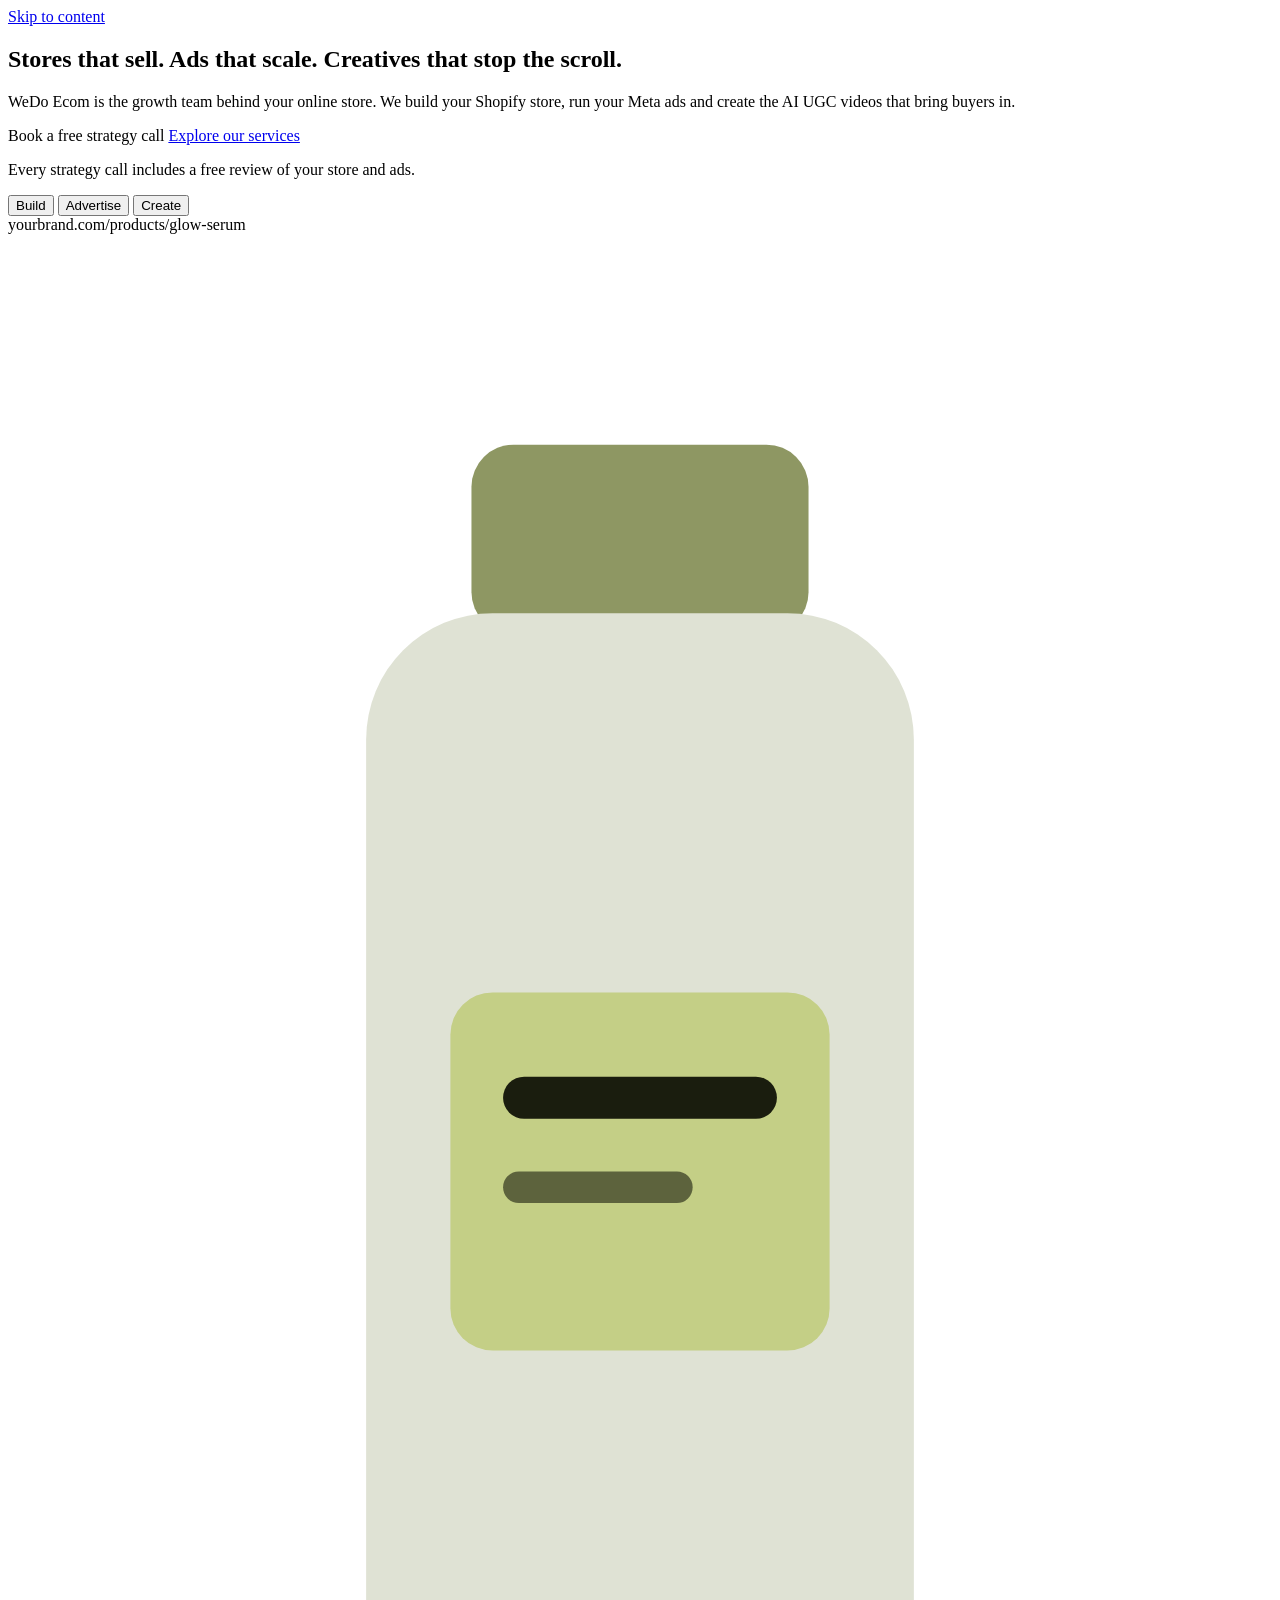
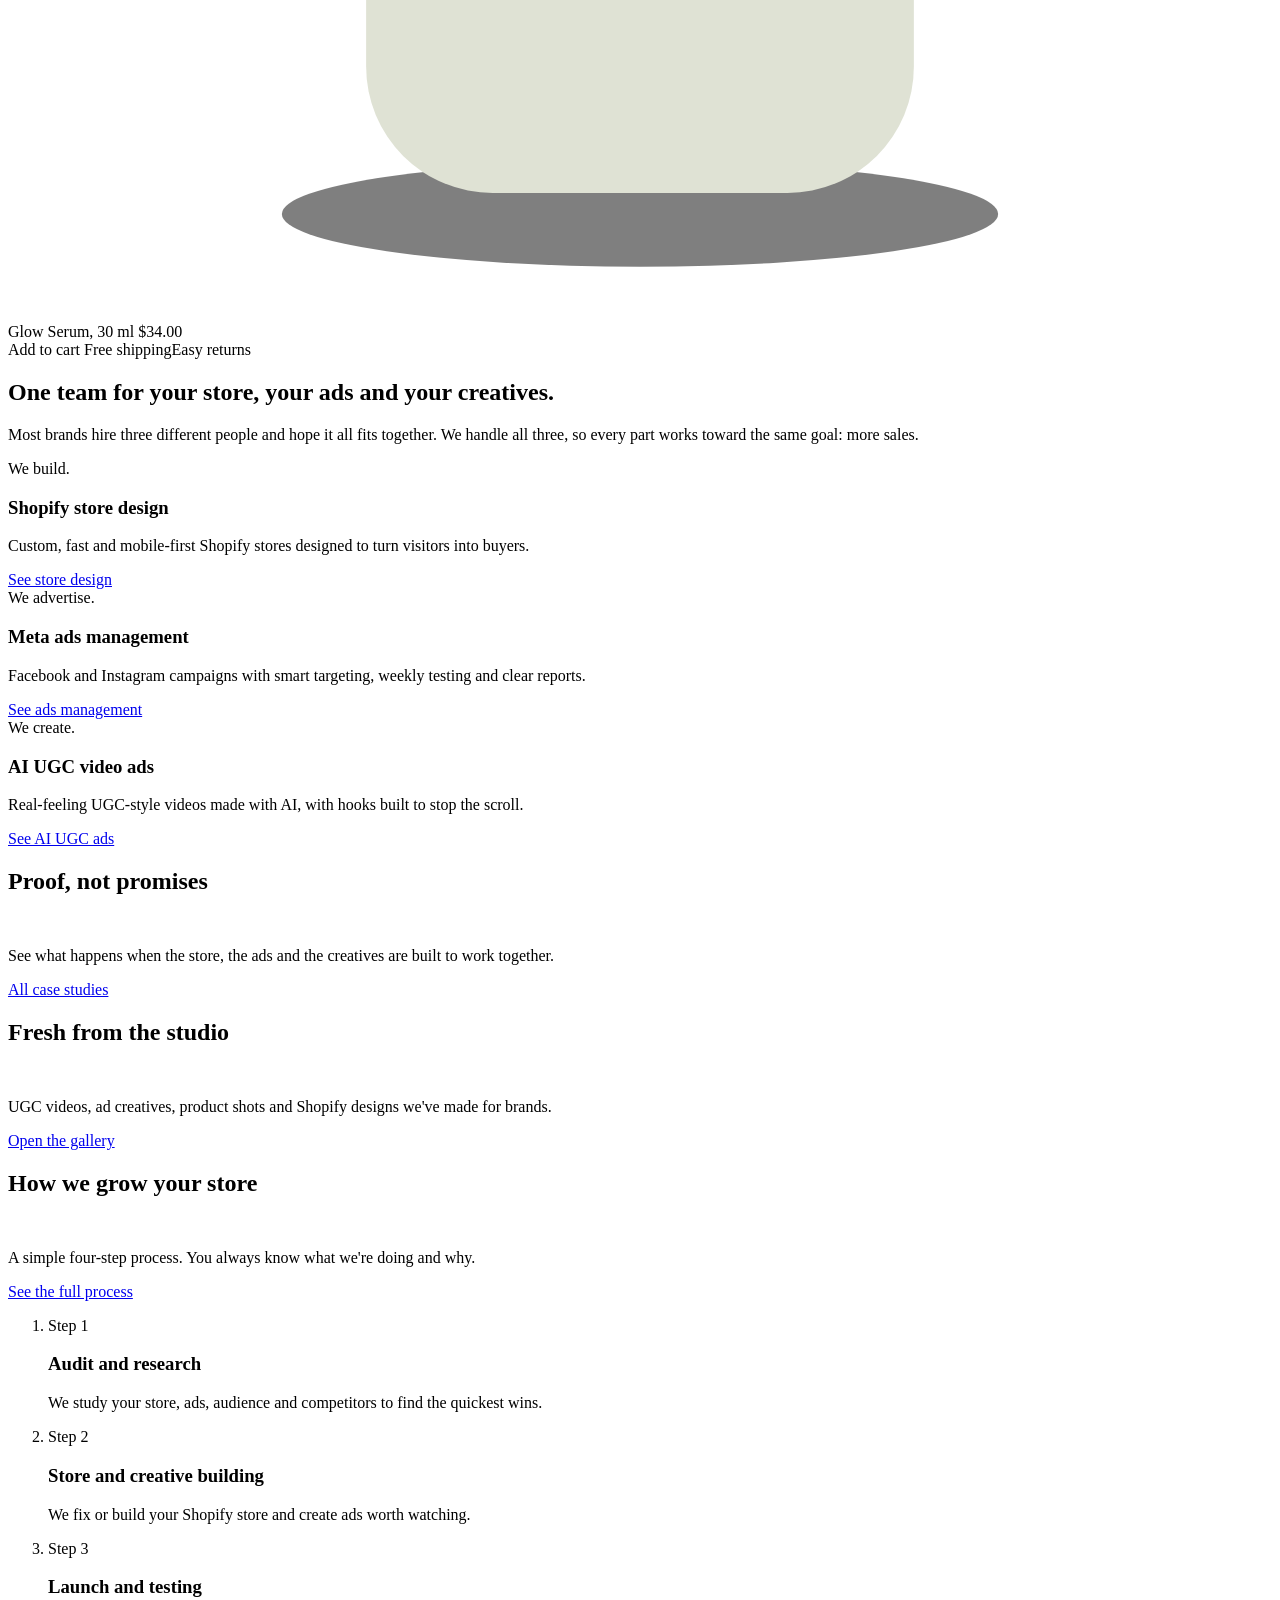
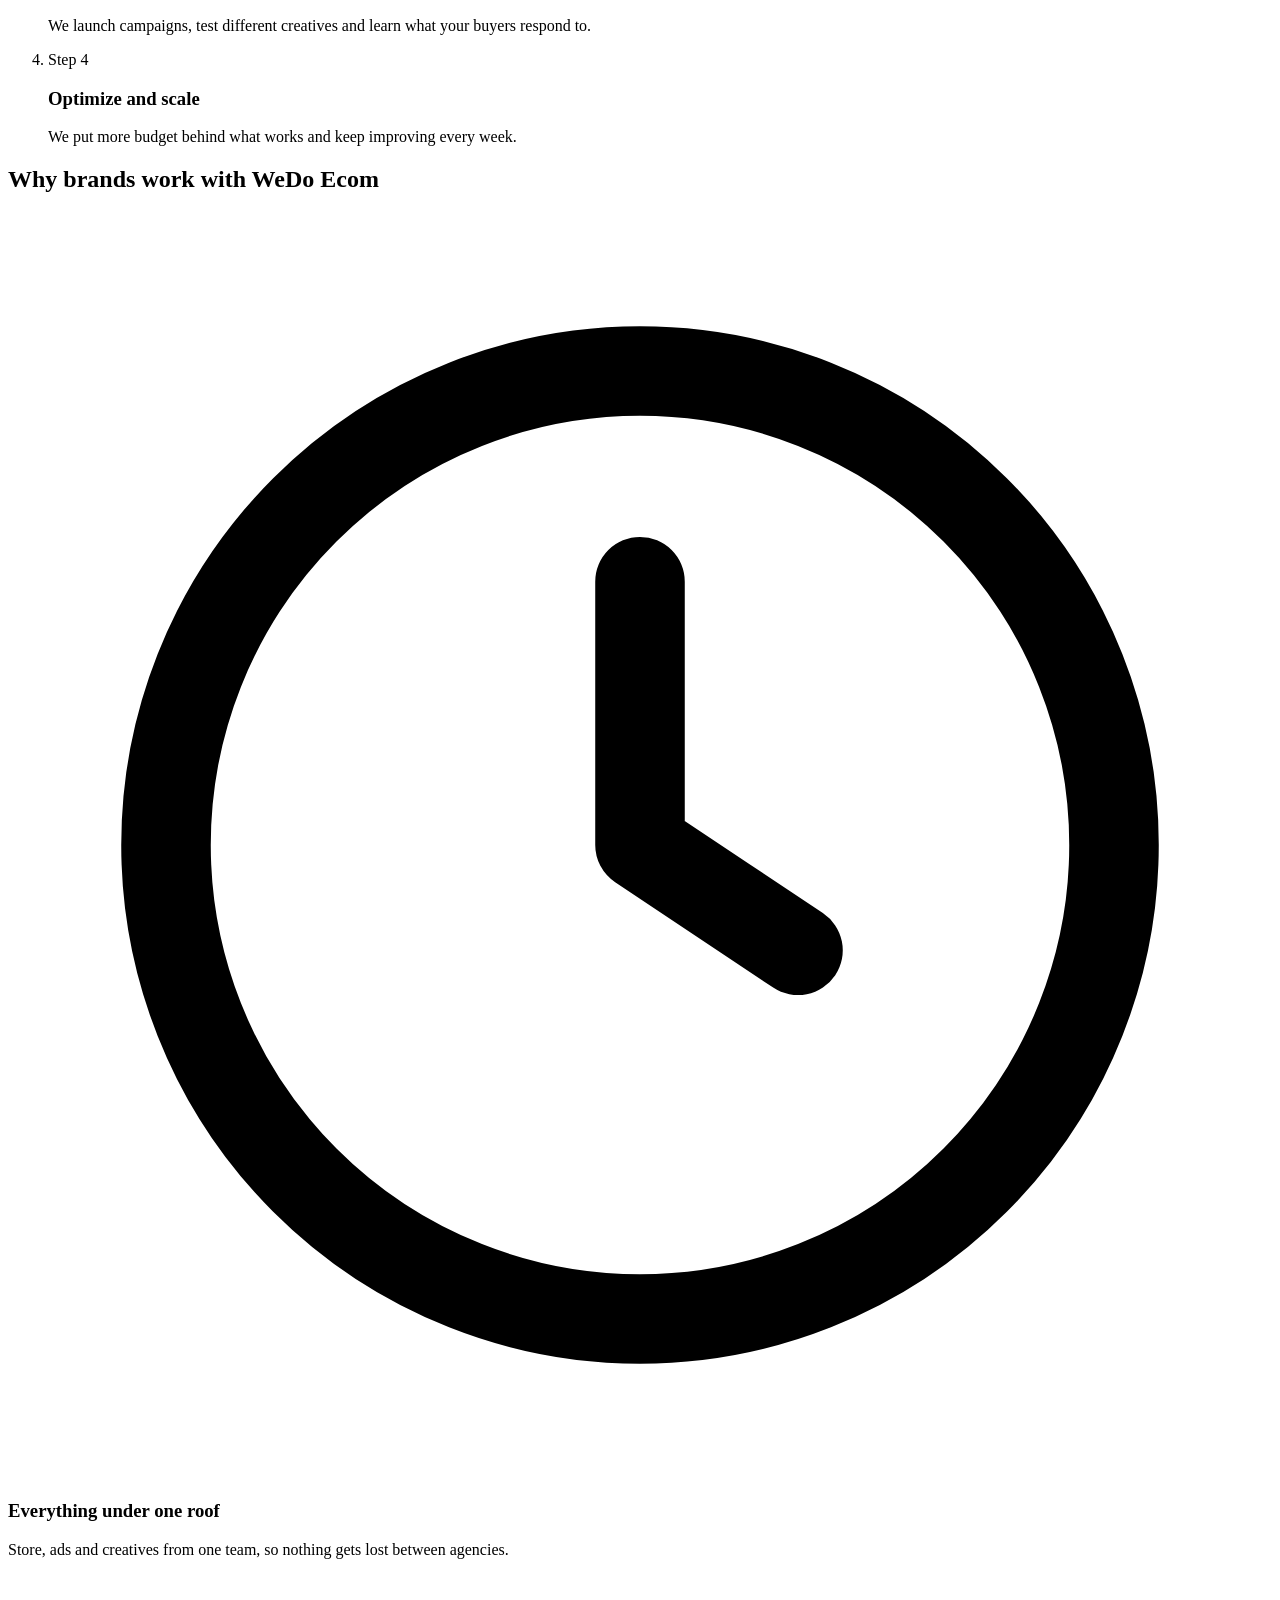
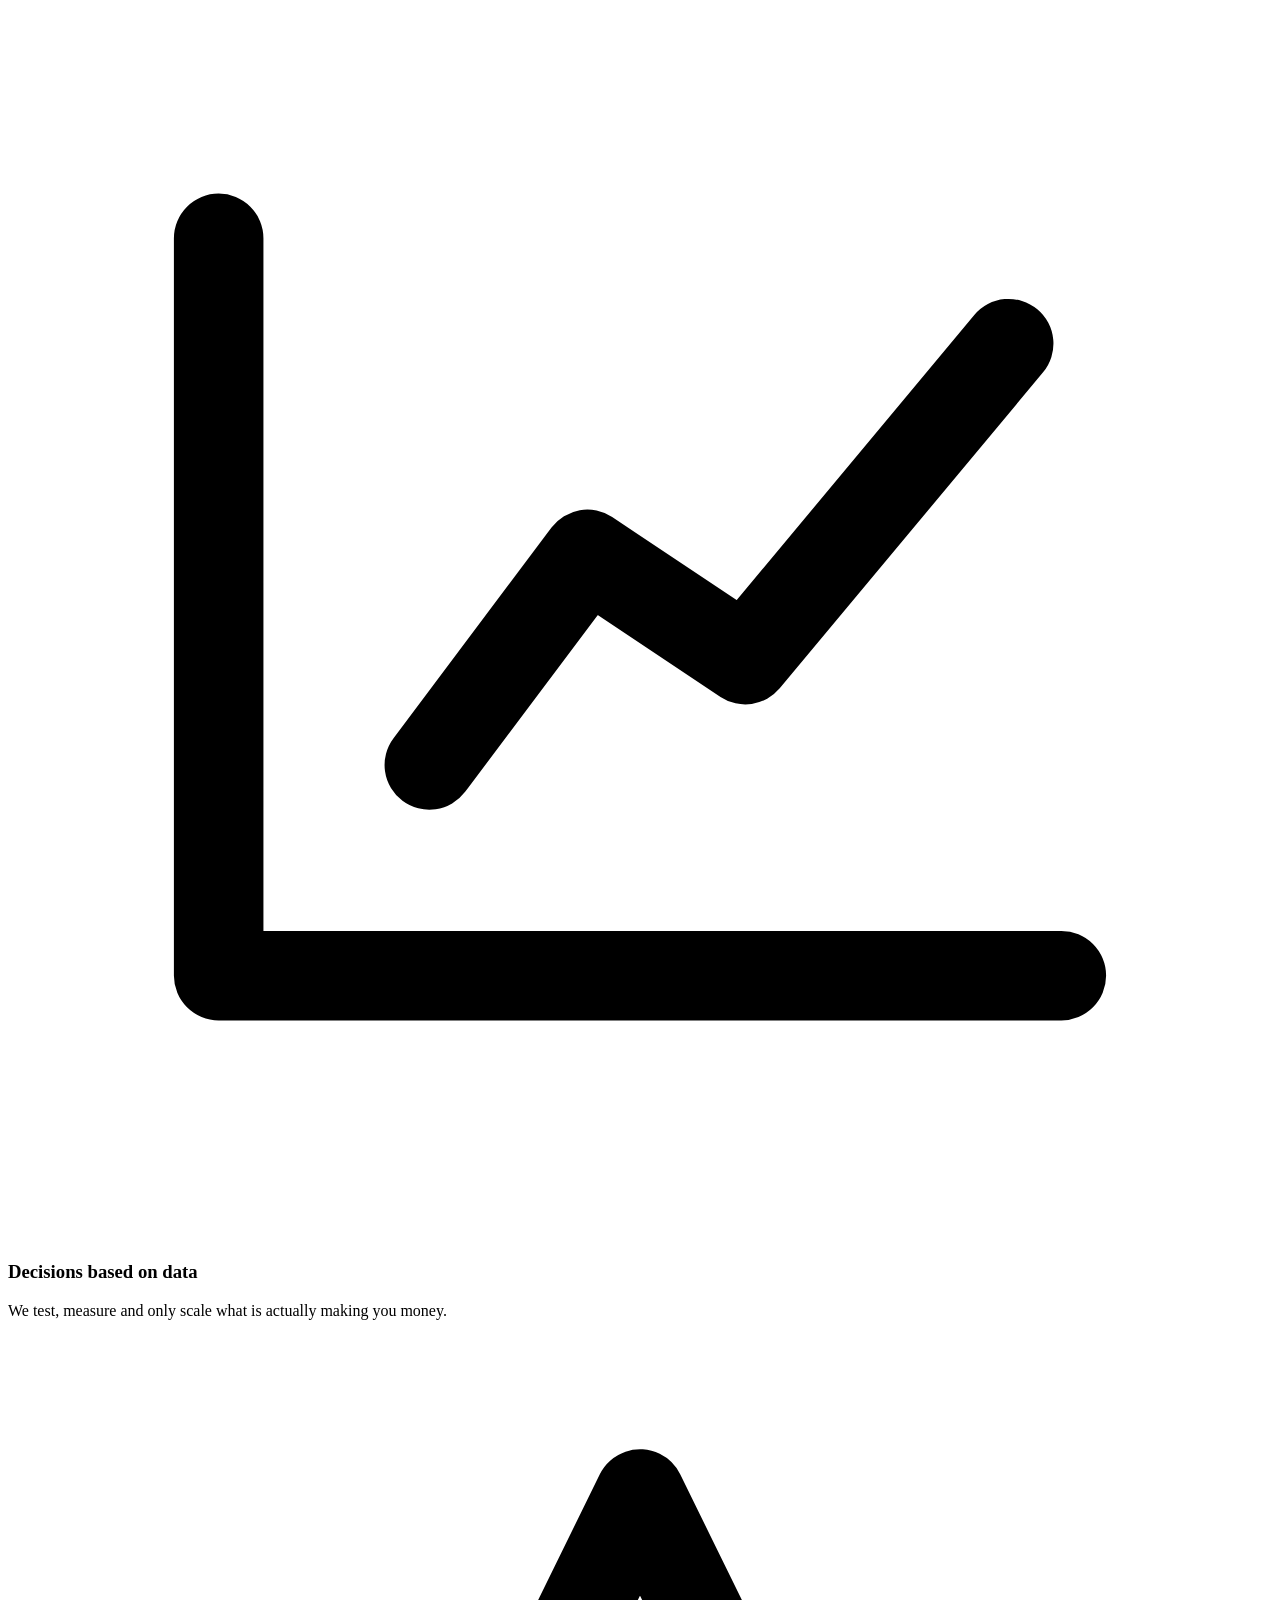
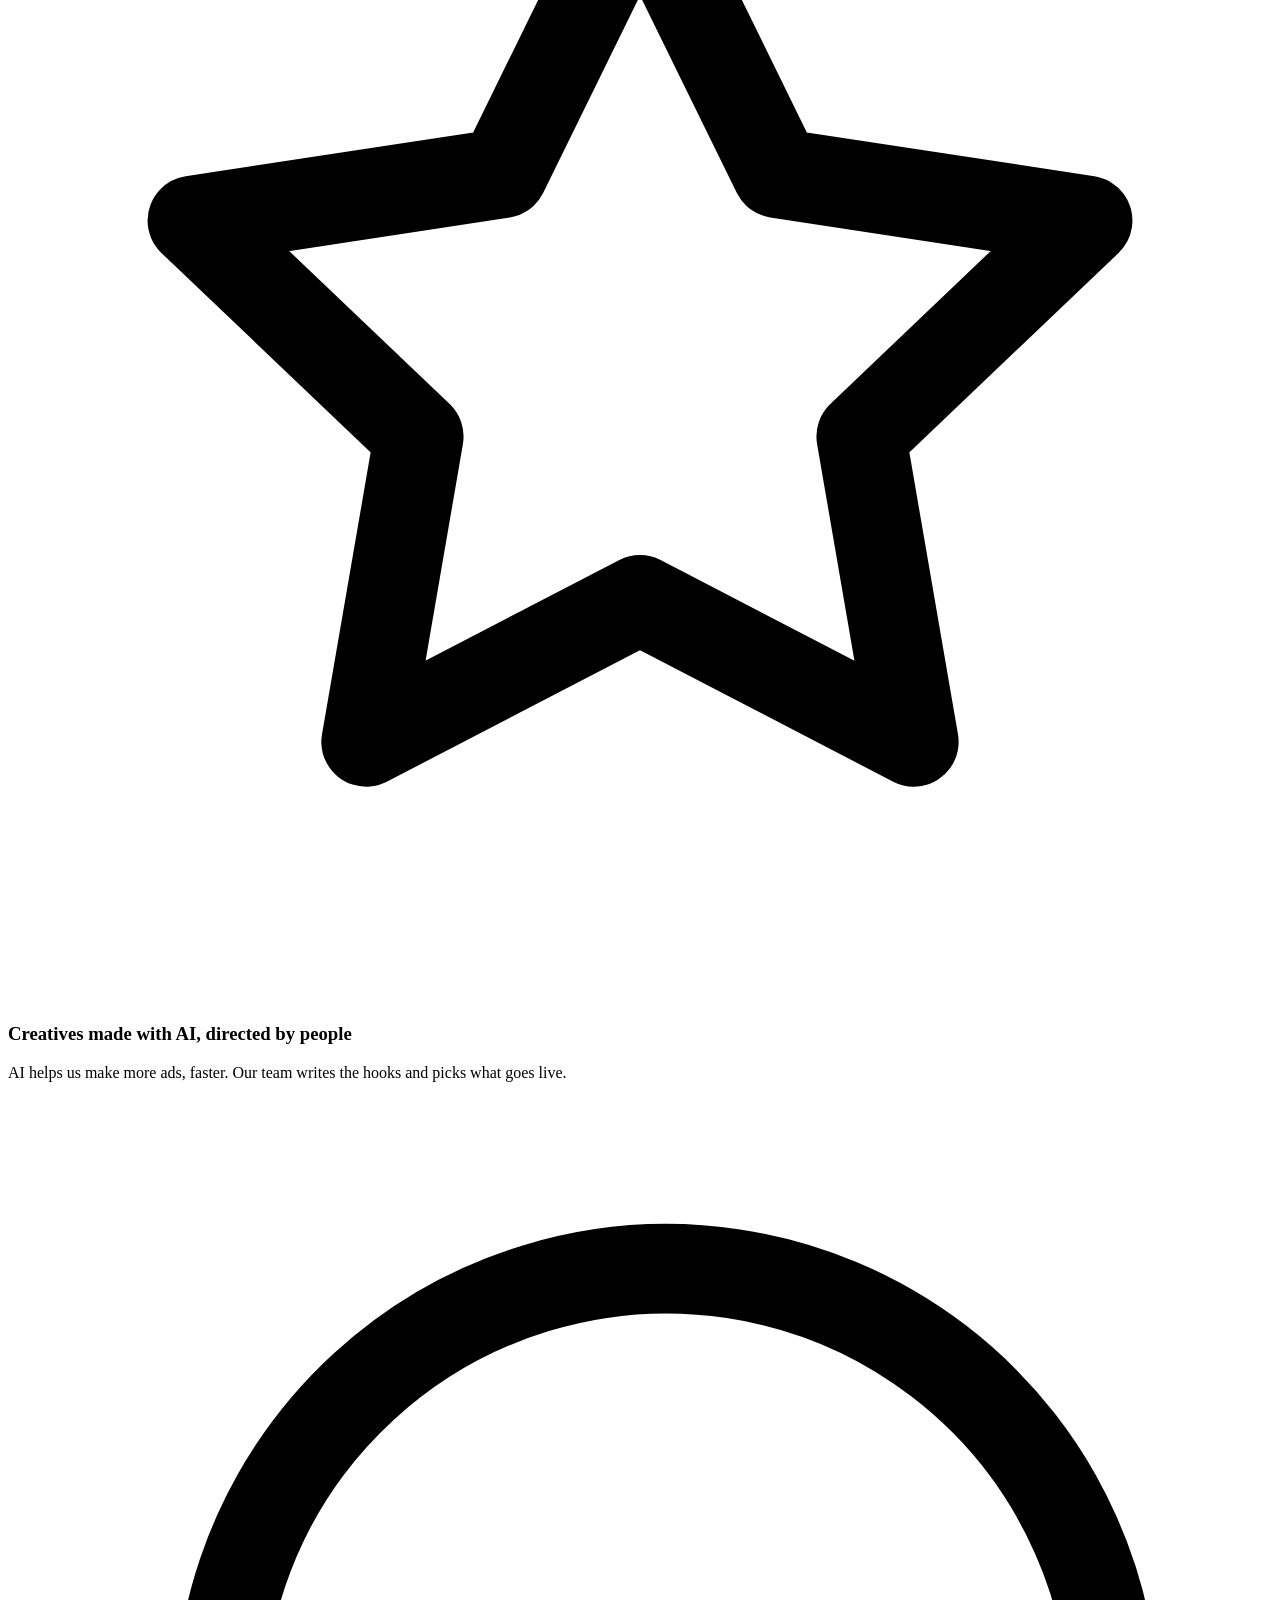
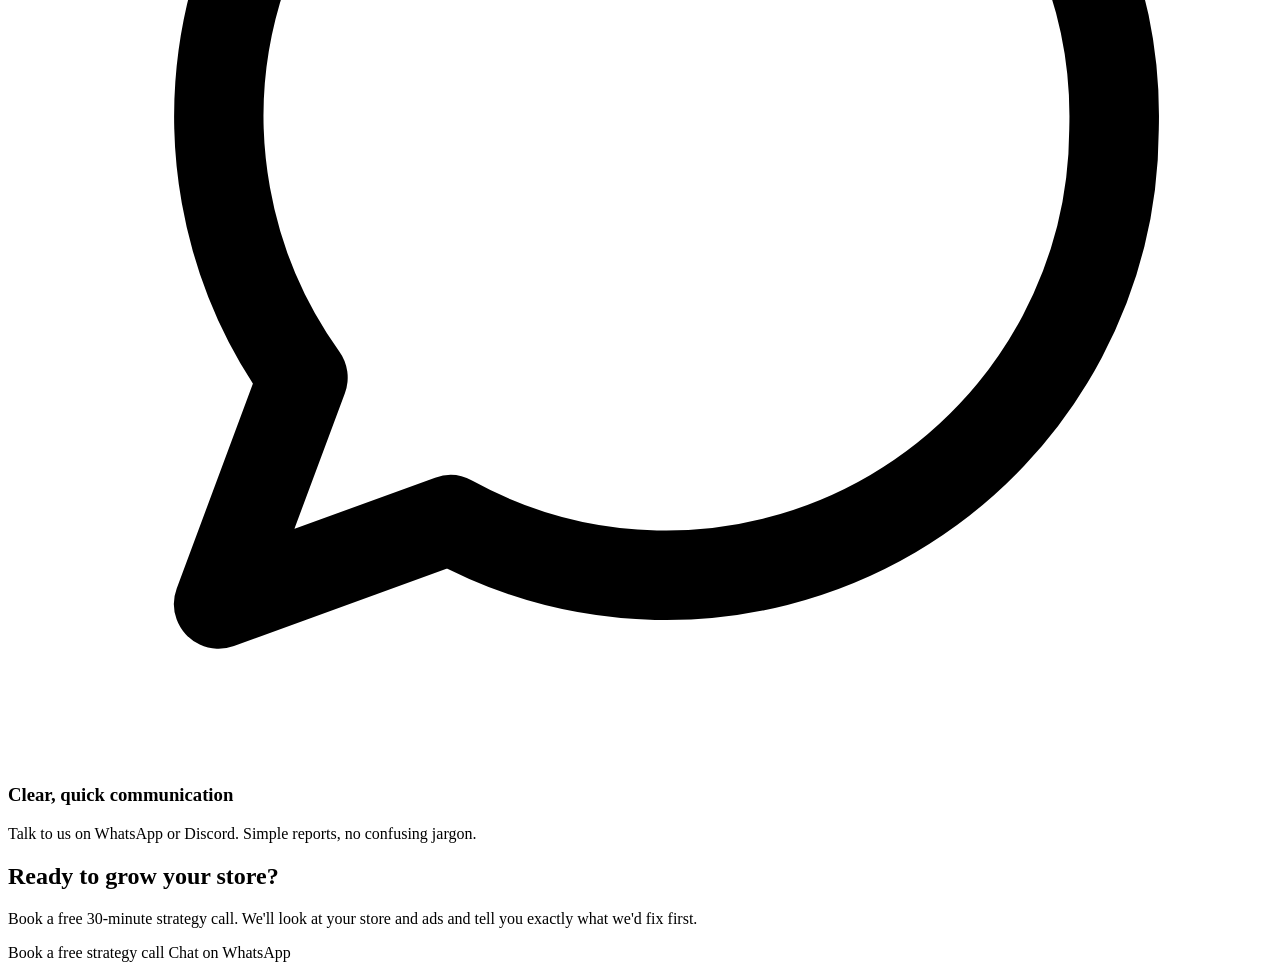
==== index.html @ 042a0ce7 "Add home, services, about and growth process pages Co-Authored-By: Claude Opus 5.5 <noreply@anthropi" ====
<!DOCTYPE html>
<html lang="en">
<head>
  <meta charset="utf-8">
  <meta name="viewport" content="width=device-width, initial-scale=1">
  <title>WeDo Ecom | Shopify Stores, Meta Ads and AI UGC Video Ads</title>
  <meta name="description" content="WeDo Ecom is an ecommerce growth agency. We build high-converting Shopify stores, manage Meta ads and create AI UGC video ads that sell.">
  <link rel="canonical" href="https://azhankhan2004.github.io/wedo-ecom/">
  <meta property="og:type" content="website">
  <meta property="og:title" content="WeDo Ecom | Your ecommerce growth team">
  <meta property="og:description" content="Shopify store design, Meta ads management and AI UGC video ads, all from one team.">
  <meta property="og:image" content="https://azhankhan2004.github.io/wedo-ecom/assets/img/og-image.png">
  <meta name="twitter:card" content="summary_large_image">
  <meta name="theme-color" content="#050506">
  <link rel="icon" href="assets/img/favicon.svg" type="image/svg+xml">
  <link rel="manifest" href="site.webmanifest">
  <link rel="preload" href="assets/fonts/archivo-latin-wdth-normal.woff2" as="font" type="font/woff2" crossorigin>
  <link rel="stylesheet" href="assets/css/main.css">
  <script type="application/ld+json">
  {
    "@context": "https://schema.org",
    "@type": "ProfessionalService",
    "name": "WeDo Ecom",
    "url": "https://azhankhan2004.github.io/wedo-ecom/",
    "description": "Ecommerce growth agency offering Shopify store design, Meta ads management and AI UGC video ads.",
    "areaServed": "Worldwide",
    "serviceType": ["Shopify Store Design", "Meta Ads Management", "AI UGC Video Ads"]
  }
  </script>
</head>
<body data-page="home">
  <a class="skip-link" href="#main">Skip to content</a>
  <header id="site-header"></header>

  <main id="main">
    <!-- Hero -->
    <section class="hero">
      <div class="wrap hero-grid">
        <div>
          <h1>
            <span class="line">Stores that sell.</span>
            <span class="line">Ads that scale.</span>
            <span class="line">Creatives that stop the scroll.</span>
          </h1>
          <p class="hero-sub">WeDo Ecom is the growth team behind your online store. We build your Shopify store, run your Meta ads and create the AI UGC videos that bring buyers in.</p>
          <div class="btn-row">
            <a class="btn btn--primary" data-link="booking"><span data-icon="calendar" style="display:contents"></span>Book a free strategy call</a>
            <a class="btn btn--ghost" href="services.html">Explore our services</a>
          </div>
          <p class="hero-note">Every strategy call includes a free review of your store and ads.</p>
        </div>

        <div class="stage" aria-label="What we do">
          <div class="stage-tabs" role="tablist" aria-label="Our services">
            <button class="stage-tab" role="tab" id="tab-build" aria-controls="panel-build" aria-selected="true" data-caption="We design Shopify stores that look premium and make buying easy.">Build<span class="bar"></span></button>
            <button class="stage-tab" role="tab" id="tab-ads" aria-controls="panel-ads" aria-selected="false" data-caption="We run Facebook and Instagram ads, test fast and scale what works.">Advertise<span class="bar"></span></button>
            <button class="stage-tab" role="tab" id="tab-create" aria-controls="panel-create" aria-selected="false" data-caption="We create AI UGC video ads with strong hooks, ready to post.">Create<span class="bar"></span></button>
          </div>

          <div class="stage-screen">
            <!-- Build: Shopify product page -->
            <div class="stage-panel is-active" role="tabpanel" id="panel-build" aria-labelledby="tab-build">
              <div class="mock-browser">
                <div class="mock-bar"><i></i><i></i><i></i><span class="mock-url">yourbrand.com/products/glow-serum</span></div>
                <div class="mock-store">
                  <div class="mock-product">
                    <svg viewBox="0 0 120 160" aria-hidden="true">
                      <ellipse cx="60" cy="150" rx="34" ry="5" fill="#00000080"/>
                      <rect x="44" y="20" width="32" height="18" rx="4" fill="#8e9763"/>
                      <rect x="34" y="36" width="52" height="112" rx="12" fill="#dfe2d4"/>
                      <rect x="42" y="72" width="36" height="34" rx="4" fill="#c4cf86"/>
                      <rect x="47" y="80" width="26" height="4" rx="2" fill="#1a1d0e"/>
                      <rect x="47" y="89" width="18" height="3" rx="1.5" fill="#1a1d0e" opacity=".6"/>
                    </svg>
                  </div>
                  <div class="mock-info">
                    <span class="t">Glow Serum, 30 ml</span>
                    <span class="p">$34.00</span>
                    <span class="mock-line w80"></span>
                    <span class="mock-line w60"></span>
                    <div class="mock-swatches"><i style="background:#dfe2d4"></i><i style="background:#c4cf86"></i><i style="background:#3a3d33"></i></div>
                    <span class="mock-line w40"></span>
                    <span class="mock-cta">Add to cart</span>
                    <span class="mock-trust"><span>Free shipping</span><span>Easy returns</span></span>
                  </div>
                </div>
              </div>
            </div>

            <!-- Advertise: campaign view -->
            <div class="stage-panel" role="tabpanel" id="panel-ads" aria-labelledby="tab-ads" hidden>
              <div class="mock-ads">
                <div class="mock-ads-head"><span>Spring sale campaign</span><span class="live-dot">Live</span></div>
                <div class="mock-chart">
                  <svg viewBox="0 0 300 140" preserveAspectRatio="none" aria-hidden="true">
                    <defs><linearGradient id="areaGrad" x1="0" x2="0" y1="0" y2="1"><stop offset="0" stop-color="#c4cf86" stop-opacity=".28"/><stop offset="1" stop-color="#c4cf86" stop-opacity="0"/></linearGradient></defs>
                    <line class="grid-line" x1="0" x2="300" y1="35" y2="35"/><line class="grid-line" x1="0" x2="300" y1="70" y2="70"/><line class="grid-line" x1="0" x2="300" y1="105" y2="105"/>
                    <path class="area" d="M0 120 C30 116 50 112 75 104 S120 96 150 80 S200 62 225 50 S270 28 300 18 L300 140 L0 140Z"/>
                    <path class="line" d="M0 120 C30 116 50 112 75 104 S120 96 150 80 S200 62 225 50 S270 28 300 18"/>
                  </svg>
                </div>
                <div class="mock-adsets">
                  <div class="mock-adset"><b>Hook A</b>Testing<div class="meter"><i style="width:38%"></i></div></div>
                  <div class="mock-adset"><b>Hook B</b>Scaling<div class="meter"><i class="win" style="width:86%"></i></div></div>
                  <div class="mock-adset"><b>Hook C</b>Paused<div class="meter"><i style="width:14%"></i></div></div>
                </div>
              </div>
            </div>

            <!-- Create: UGC video -->
            <div class="stage-panel" role="tabpanel" id="panel-create" aria-labelledby="tab-create" hidden>
              <div class="mock-ugc">
                <div class="phone">
                  <div class="phone-screen">
                    <span class="ugc-progress"><i></i></span>
                    <svg class="person" viewBox="0 0 100 120" aria-hidden="true">
                      <circle cx="50" cy="38" r="20" fill="#4a4d40"/>
                      <path d="M8 120 Q50 52 92 120Z" fill="#3c3f34"/>
                      <rect x="62" y="70" width="14" height="30" rx="4" fill="#dfe2d4" transform="rotate(-12 69 85)"/>
                    </svg>
                    <span class="caption-chip">I didn't expect this to work</span>
                    <span class="ugc-rail"><i></i><i></i><i></i></span>
                  </div>
                </div>
                <div class="ugc-hooks">
                  <div class="ugc-hook"><b>Hook</b>"I didn't expect this to work…"</div>
                  <div class="ugc-hook"><b>Problem</b>Dull skin after long workdays</div>
                  <div class="ugc-hook"><b>Proof</b>7-day before and after</div>
                  <div class="ugc-hook"><b>Call to action</b>Shop the starter kit</div>
                </div>
              </div>
            </div>
          </div>
          <p class="stage-caption" aria-live="polite"></p>
        </div>
      </div>
    </section>

    <!-- What we do -->
    <section class="section">
      <div class="wrap">
        <div class="section-head">
          <h2>One team for your store, your ads and your creatives.</h2>
          <p>Most brands hire three different people and hope it all fits together. We handle all three, so every part works toward the same goal: more sales.</p>
        </div>
        <div class="pillars">
          <div class="pillar">
            <span class="verb">We build.</span>
            <h3>Shopify store design</h3>
            <p>Custom, fast and mobile-first Shopify stores designed to turn visitors into buyers.</p>
            <a class="text-link" href="services.html#shopify">See store design</a>
          </div>
          <div class="pillar">
            <span class="verb">We advertise.</span>
            <h3>Meta ads management</h3>
            <p>Facebook and Instagram campaigns with smart targeting, weekly testing and clear reports.</p>
            <a class="text-link" href="services.html#meta-ads">See ads management</a>
          </div>
          <div class="pillar">
            <span class="verb">We create.</span>
            <h3>AI UGC video ads</h3>
            <p>Real-feeling UGC-style videos made with AI, with hooks built to stop the scroll.</p>
            <a class="text-link" href="services.html#ai-ugc">See AI UGC ads</a>
          </div>
        </div>
      </div>
    </section>

    <!-- Case studies -->
    <section class="section section--panel">
      <div class="wrap">
        <div class="section-head section-head--split">
          <div style="display:grid;gap:1rem">
            <h2>Proof, not promises</h2>
            <p>See what happens when the store, the ads and the creatives are built to work together.</p>
          </div>
          <a class="btn btn--ghost" href="case-studies.html">All case studies</a>
        </div>
        <div class="case-list" data-case-list data-limit="2"></div>
      </div>
    </section>

    <!-- Gallery preview -->
    <section class="section">
      <div class="wrap">
        <div class="section-head section-head--split">
          <div style="display:grid;gap:1rem">
            <h2>Fresh from the studio</h2>
            <p>UGC videos, ad creatives, product shots and Shopify designs we've made for brands.</p>
          </div>
          <a class="btn btn--ghost" href="gallery.html">Open the gallery</a>
        </div>
        <div class="gallery-grid" data-gallery data-limit="6"></div>
      </div>
    </section>

    <!-- Process -->
    <section class="section">
      <div class="wrap">
        <div class="section-head section-head--split">
          <div style="display:grid;gap:1rem">
            <h2>How we grow your store</h2>
            <p>A simple four-step process. You always know what we're doing and why.</p>
          </div>
          <a class="btn btn--ghost" href="process.html">See the full process</a>
        </div>
        <ol class="process-strip">
          <li><span class="n">Step 1</span><h3>Audit and research</h3><p>We study your store, ads, audience and competitors to find the quickest wins.</p></li>
          <li><span class="n">Step 2</span><h3>Store and creative building</h3><p>We fix or build your Shopify store and create ads worth watching.</p></li>
          <li><span class="n">Step 3</span><h3>Launch and testing</h3><p>We launch campaigns, test different creatives and learn what your buyers respond to.</p></li>
          <li><span class="n">Step 4</span><h3>Optimize and scale</h3><p>We put more budget behind what works and keep improving every week.</p></li>
        </ol>
      </div>
    </section>

    <!-- Why us -->
    <section class="section">
      <div class="wrap split">
        <h2>Why brands work with WeDo Ecom</h2>
        <div class="why-grid" style="grid-template-columns:1fr">
          <div class="why-item">
            <svg viewBox="0 0 24 24" fill="none" stroke="currentColor" stroke-width="1.7" stroke-linecap="round" stroke-linejoin="round" aria-hidden="true"><circle cx="12" cy="12" r="9"/><path d="M12 7v5l3 2"/></svg>
            <div><h3>Everything under one roof</h3><p>Store, ads and creatives from one team, so nothing gets lost between agencies.</p></div>
          </div>
          <div class="why-item">
            <svg viewBox="0 0 24 24" fill="none" stroke="currentColor" stroke-width="1.7" stroke-linecap="round" stroke-linejoin="round" aria-hidden="true"><path d="M4 19V5M4 19h16M8 15l3-4 3 2 5-6"/></svg>
            <div><h3>Decisions based on data</h3><p>We test, measure and only scale what is actually making you money.</p></div>
          </div>
          <div class="why-item">
            <svg viewBox="0 0 24 24" fill="none" stroke="currentColor" stroke-width="1.7" stroke-linecap="round" stroke-linejoin="round" aria-hidden="true"><path d="M12 3l2.6 5.3 5.9.9-4.3 4.1 1 5.8L12 16.4 6.8 19.1l1-5.8L3.5 9.2l5.9-.9z"/></svg>
            <div><h3>Creatives made with AI, directed by people</h3><p>AI helps us make more ads, faster. Our team writes the hooks and picks what goes live.</p></div>
          </div>
          <div class="why-item">
            <svg viewBox="0 0 24 24" fill="none" stroke="currentColor" stroke-width="1.7" stroke-linecap="round" stroke-linejoin="round" aria-hidden="true"><path d="M21 12a8.5 8.5 0 0 1-12.6 7.4L4 21l1.6-4.3A8.5 8.5 0 1 1 21 12Z"/></svg>
            <div><h3>Clear, quick communication</h3><p>Talk to us on WhatsApp or Discord. Simple reports, no confusing jargon.</p></div>
          </div>
        </div>
      </div>
    </section>

    <!-- CTA -->
    <section class="section">
      <div class="wrap">
        <div class="cta-band">
          <div>
            <h2>Ready to grow your store?</h2>
            <p>Book a free 30-minute strategy call. We'll look at your store and ads and tell you exactly what we'd fix first.</p>
          </div>
          <div class="btn-row">
            <a class="btn btn--primary" data-link="booking">Book a free strategy call</a>
            <a class="btn btn--ghost" data-link="whatsapp"><span data-icon="whatsapp" style="display:contents"></span>Chat on WhatsApp</a>
          </div>
        </div>
      </div>
    </section>
  </main>

  <footer id="site-footer"></footer>

  <script src="assets/js/config.js"></script>
  <script src="assets/js/data/packages.js"></script>
  <script src="assets/js/data/case-studies.js"></script>
  <script src="assets/js/data/gallery.js"></script>
  <script src="assets/js/main.js"></script>
</body>
</html>
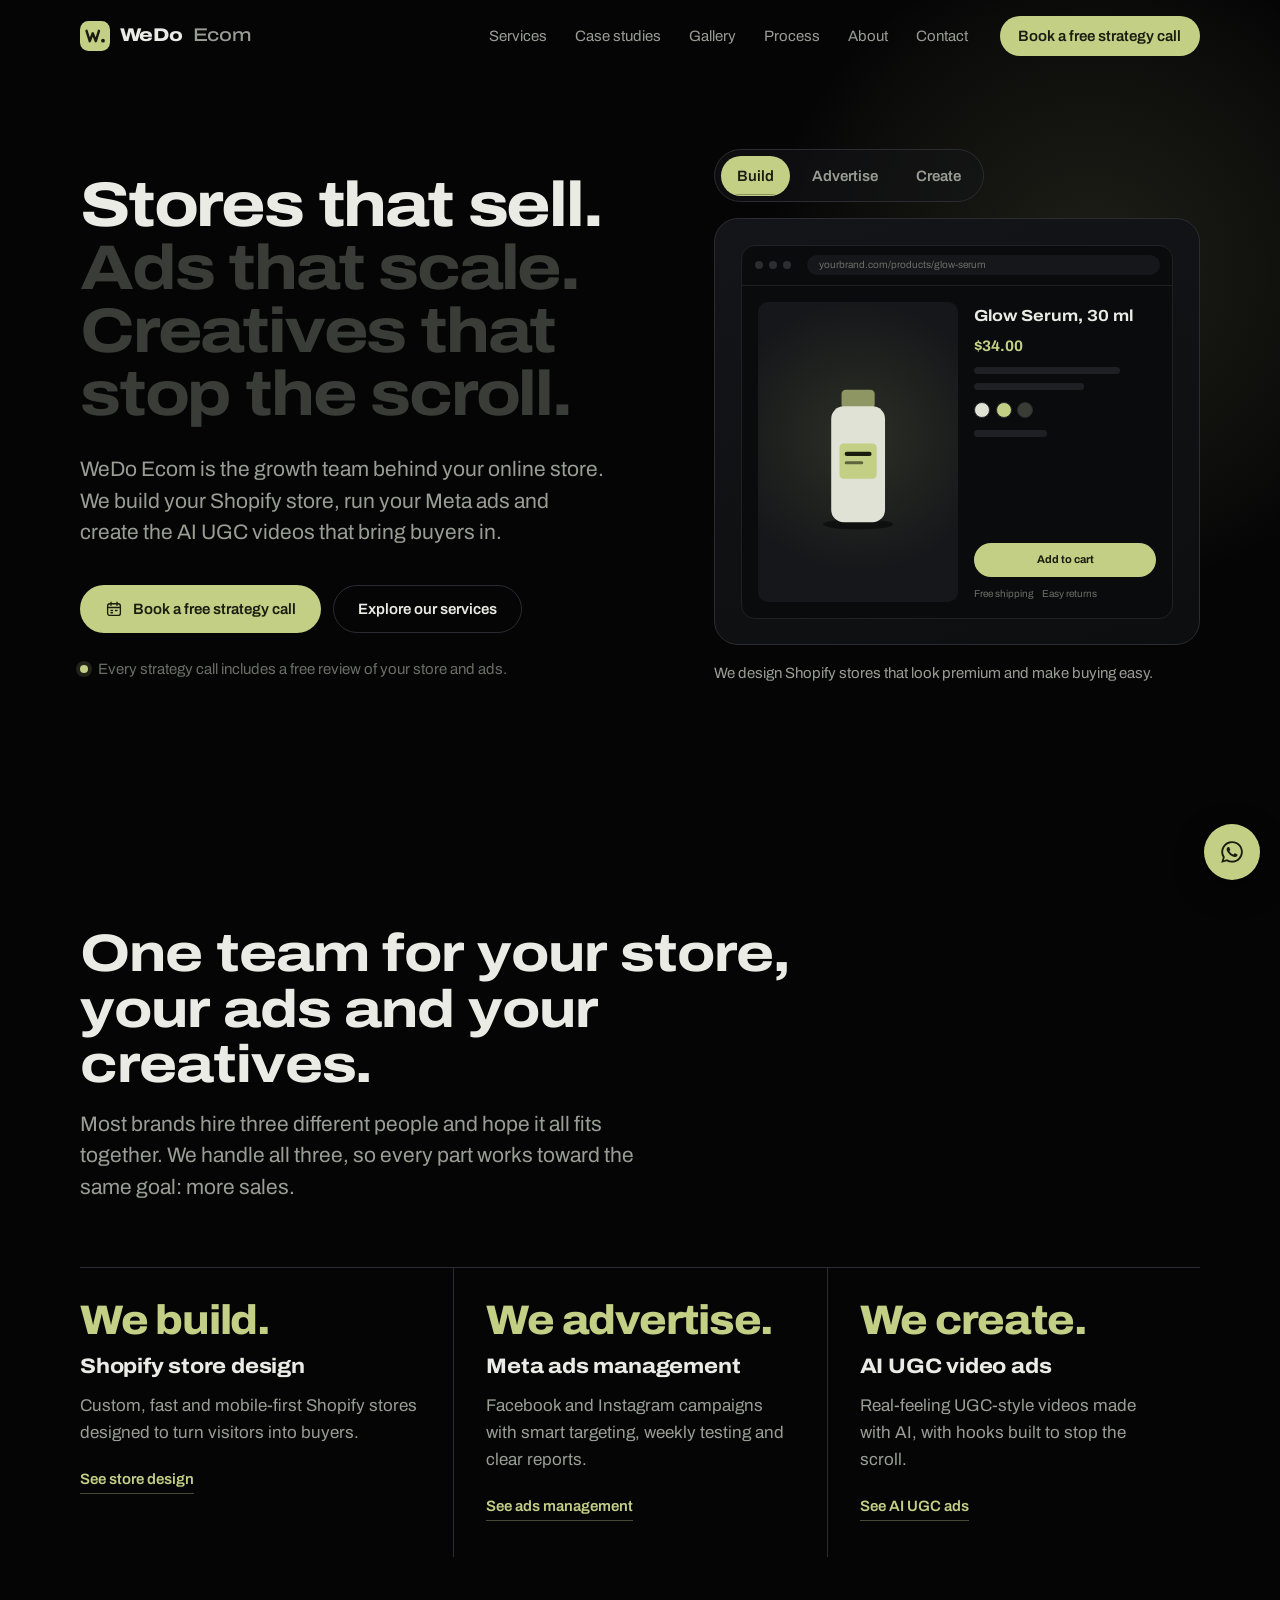
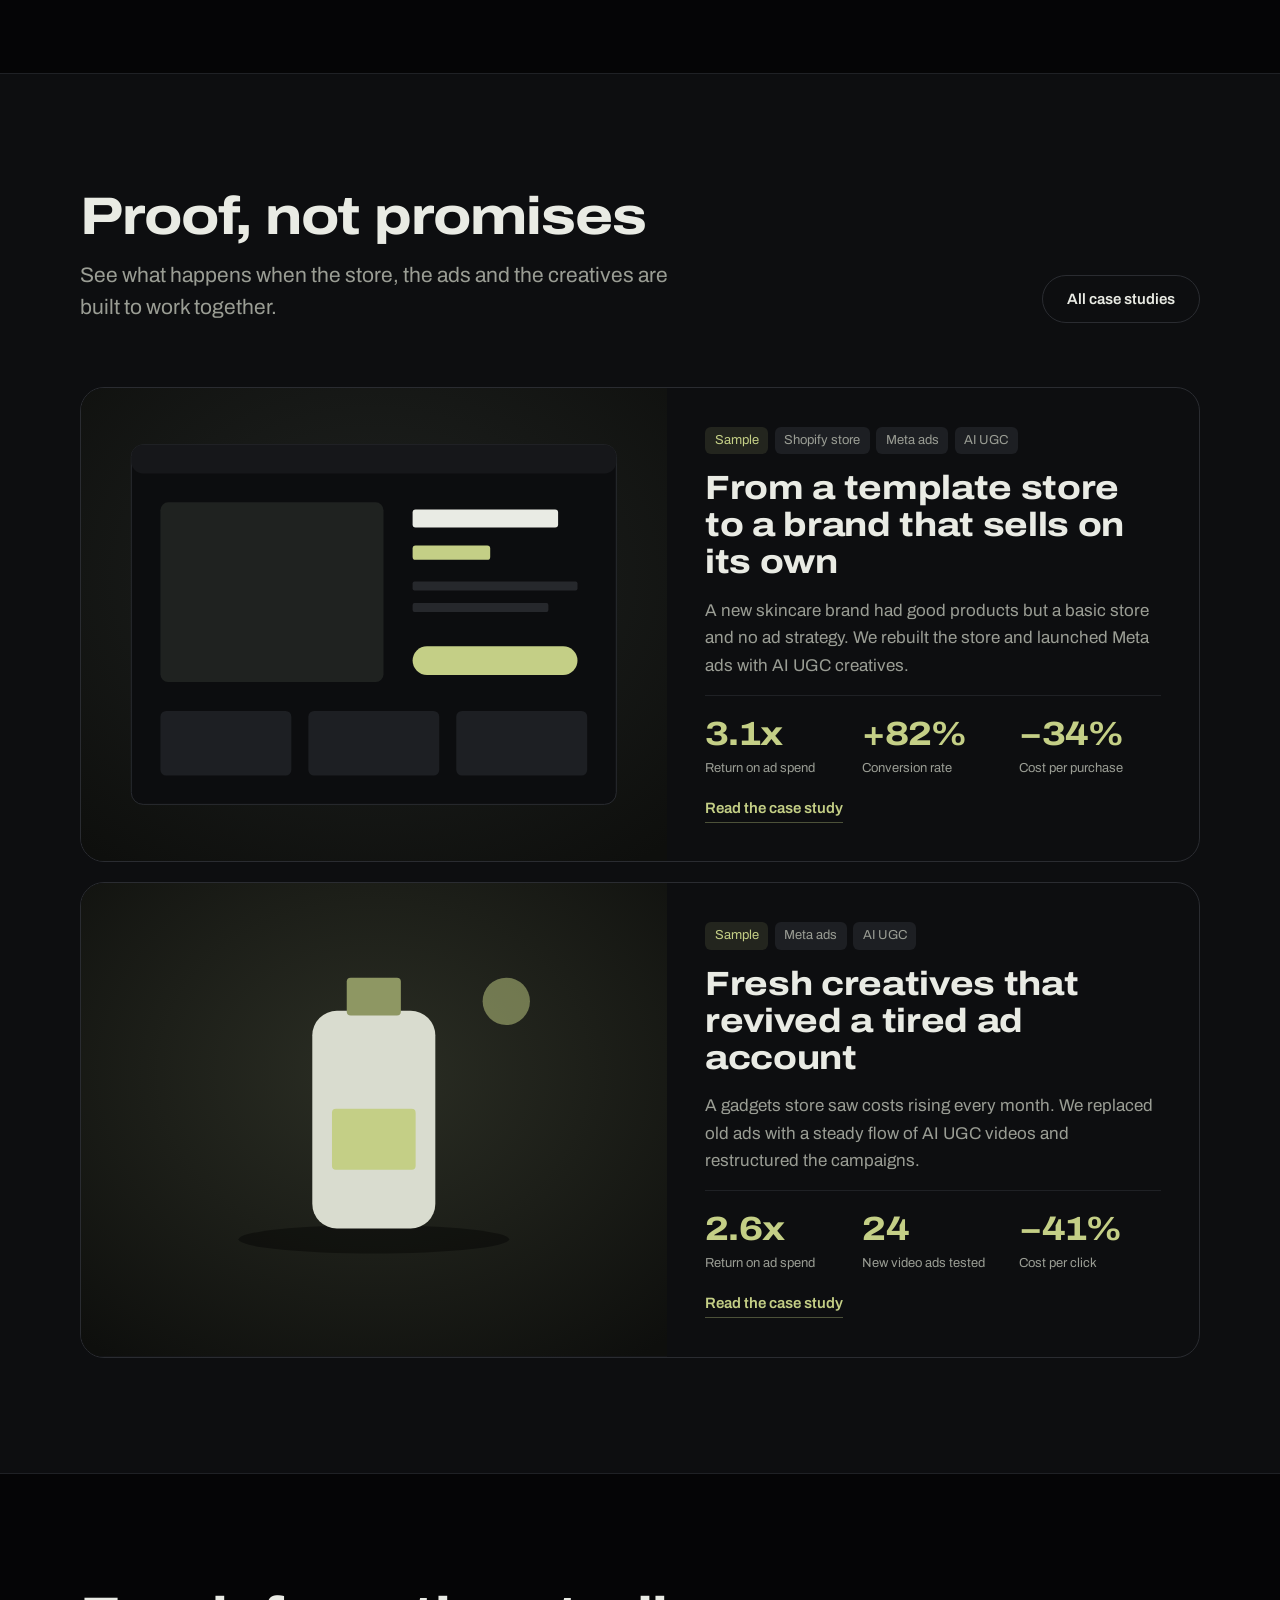
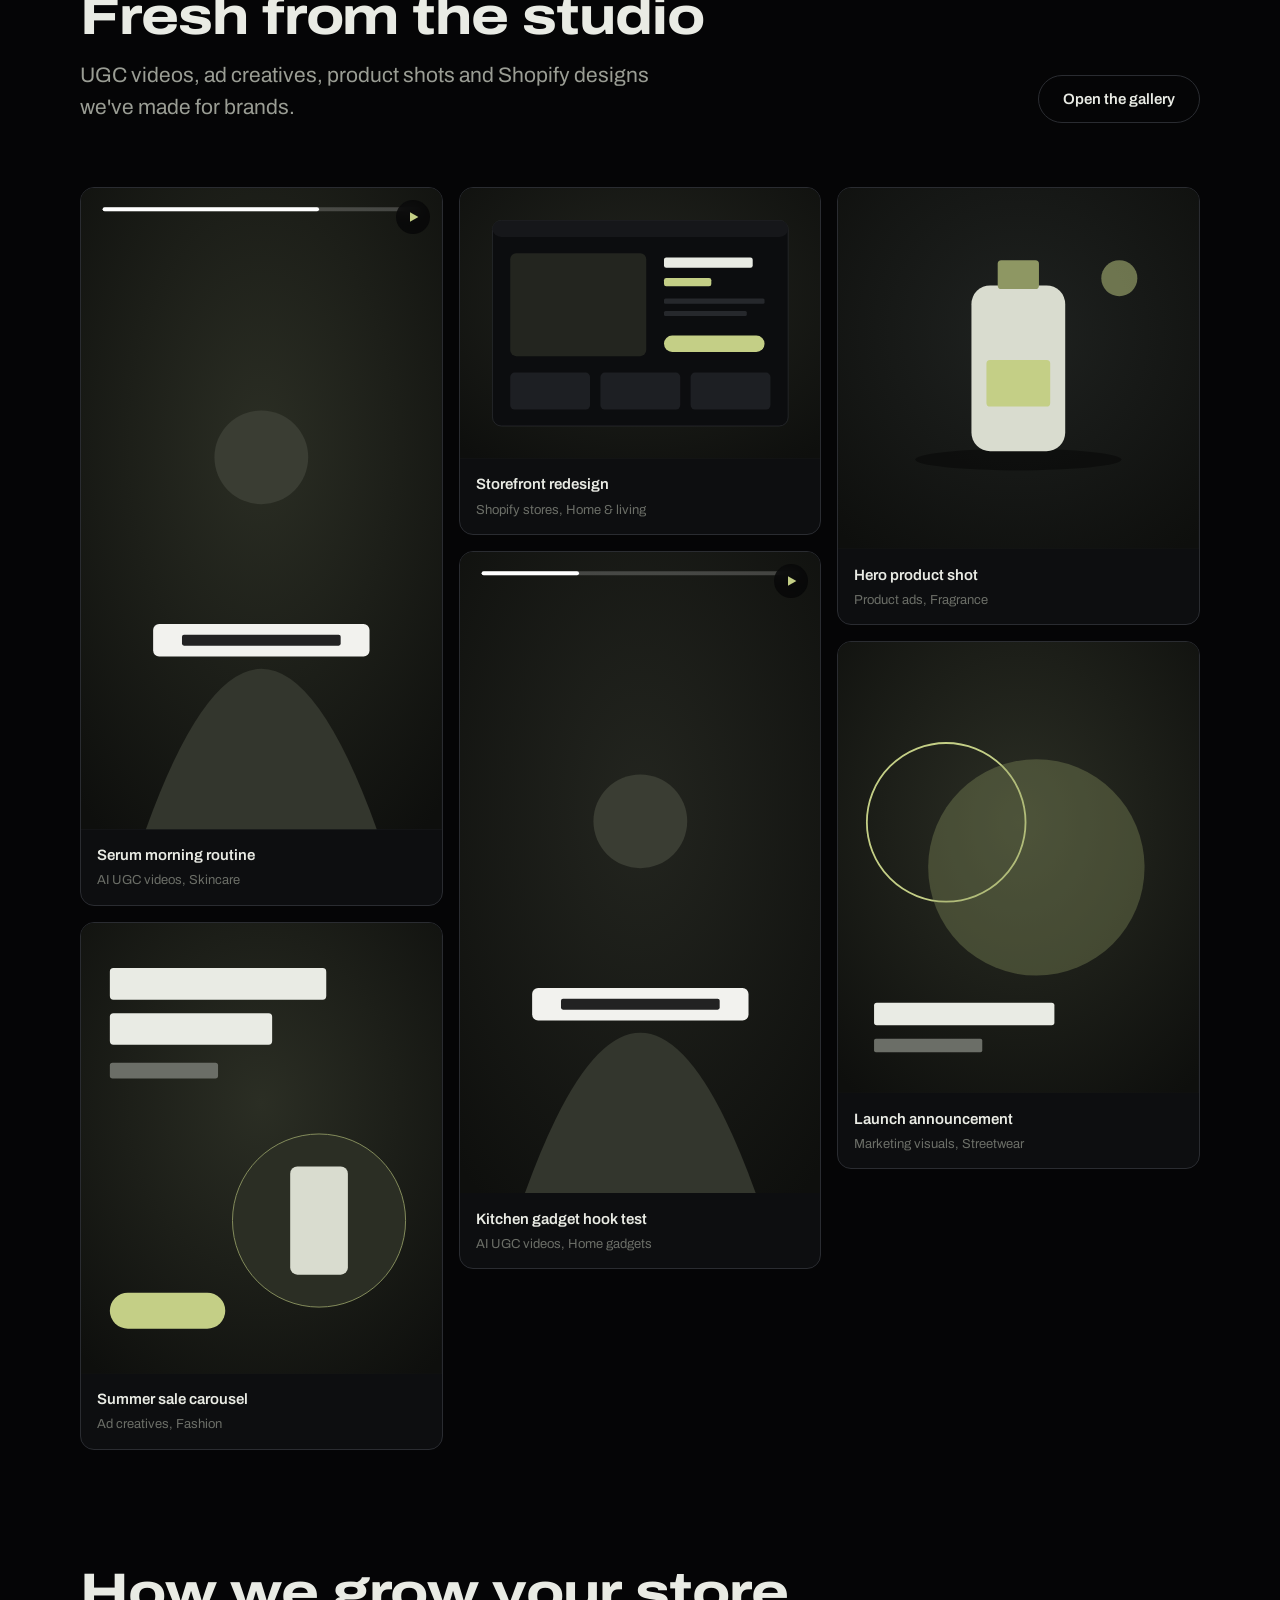
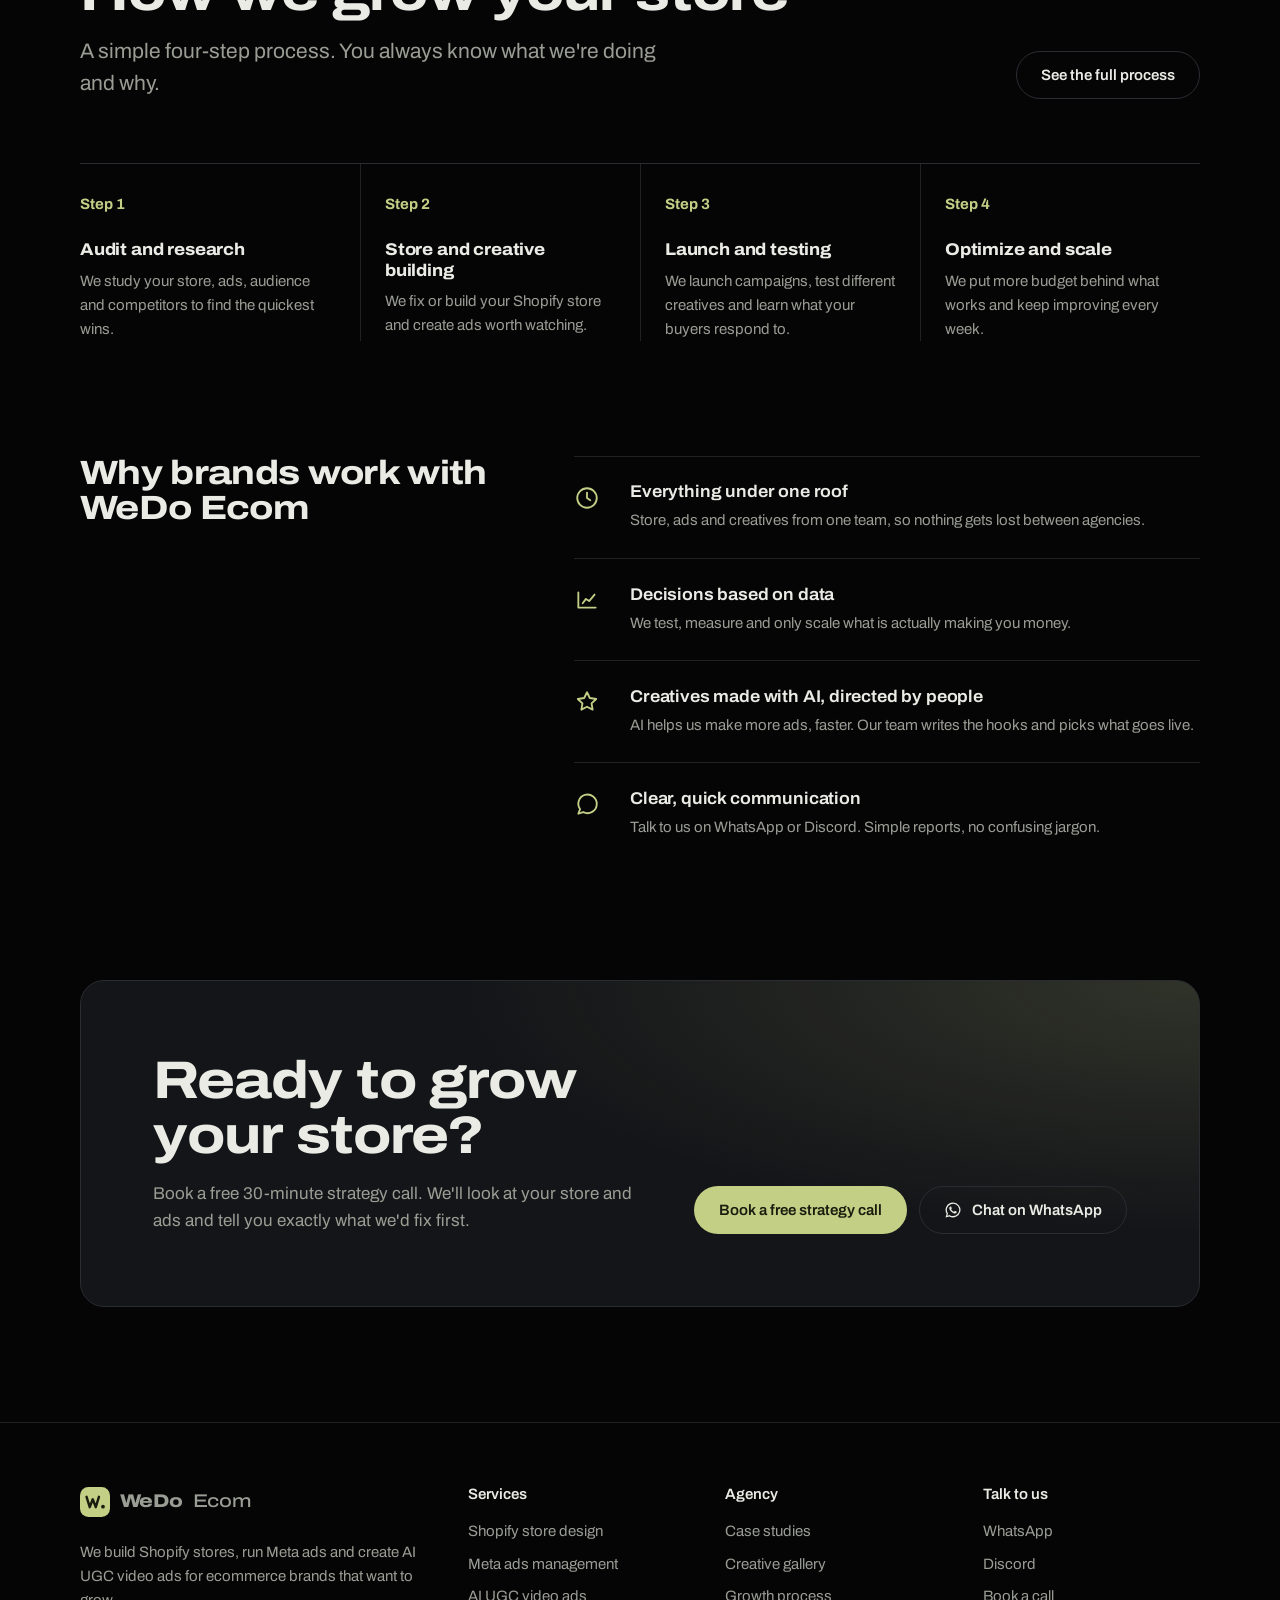
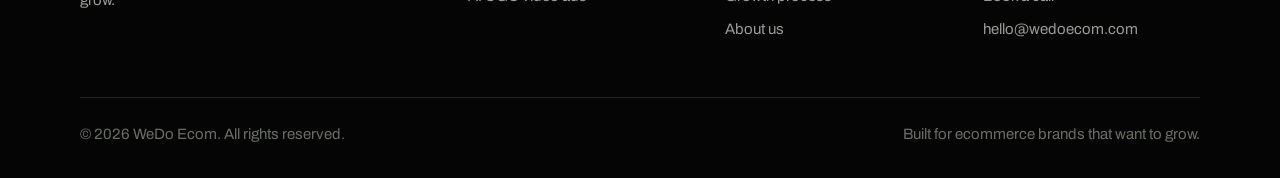
==== commit ab6d4cc9: "Prepare for Vercel: Google Fonts, lighter share image, Vercel URLs Co-Authored-By: Claude Opus 5.5 <" ====
--- a/index.html
+++ b/index.html
@@ -5,23 +5,25 @@
   <meta name="viewport" content="width=device-width, initial-scale=1">
   <title>WeDo Ecom | Shopify Stores, Meta Ads and AI UGC Video Ads</title>
   <meta name="description" content="WeDo Ecom is an ecommerce growth agency. We build high-converting Shopify stores, manage Meta ads and create AI UGC video ads that sell.">
-  <link rel="canonical" href="https://azhankhan2004.github.io/wedo-ecom/">
+  <link rel="canonical" href="https://wedo-ecom.vercel.app/">
   <meta property="og:type" content="website">
   <meta property="og:title" content="WeDo Ecom | Your ecommerce growth team">
   <meta property="og:description" content="Shopify store design, Meta ads management and AI UGC video ads, all from one team.">
-  <meta property="og:image" content="https://azhankhan2004.github.io/wedo-ecom/assets/img/og-image.png">
+  <meta property="og:image" content="https://wedo-ecom.vercel.app/assets/img/og-image.png">
   <meta name="twitter:card" content="summary_large_image">
   <meta name="theme-color" content="#050506">
   <link rel="icon" href="assets/img/favicon.svg" type="image/svg+xml">
   <link rel="manifest" href="site.webmanifest">
-  <link rel="preload" href="assets/fonts/archivo-latin-wdth-normal.woff2" as="font" type="font/woff2" crossorigin>
+  <link rel="preconnect" href="https://fonts.googleapis.com">
+  <link rel="preconnect" href="https://fonts.gstatic.com" crossorigin>
+  <link href="https://fonts.googleapis.com/css2?family=Archivo:wdth,wght@62..125,100..900&display=swap" rel="stylesheet">
   <link rel="stylesheet" href="assets/css/main.css">
   <script type="application/ld+json">
   {
     "@context": "https://schema.org",
     "@type": "ProfessionalService",
     "name": "WeDo Ecom",
-    "url": "https://azhankhan2004.github.io/wedo-ecom/",
+    "url": "https://wedo-ecom.vercel.app/",
     "description": "Ecommerce growth agency offering Shopify store design, Meta ads management and AI UGC video ads.",
     "areaServed": "Worldwide",
     "serviceType": ["Shopify Store Design", "Meta Ads Management", "AI UGC Video Ads"]
--- a/assets/css/main.css
+++ b/assets/css/main.css
@@ -0,0 +1,590 @@
+/* ==========================================================================
+   WeDo Ecom — main stylesheet
+   Theme: Aura Black, Dark Grey, Greyish Lime
+   Sections: 1 tokens · 2 base · 3 layout · 4 header/footer · 5 buttons
+             6 hero · 7 sections · 8 services · 9 packages · 10 cases
+             11 gallery · 12 process · 13 contact · 14 utilities · 15 motion
+   ========================================================================== */
+
+/* Font: Archivo variable (weight + width axes), loaded from Google Fonts in each page <head>. */
+
+/* 1. Tokens ---------------------------------------------------------------- */
+:root {
+  --black: #050506;          /* Aura Black */
+  --grey-950: #0d0e10;
+  --grey-900: #141518;       /* Dark Grey — surfaces */
+  --grey-800: #1d1f23;
+  --line: #2a2c31;
+  --line-soft: #1f2125;
+  --text: #e9ebe4;
+  --muted: #9a9d94;
+  --faint: #6b6e67;
+  --lime: #c4cf86;           /* Greyish Lime — accent */
+  --lime-bright: #d5df9c;
+  --lime-dim: #8e9763;
+  --lime-ink: #1a1d0e;       /* text on lime */
+
+  --font: "Archivo", system-ui, -apple-system, "Segoe UI", sans-serif;
+
+  /* type scale (≈1.25 modular) */
+  --fs-xs: 0.8125rem;
+  --fs-sm: 0.9375rem;
+  --fs-md: 1.0625rem;
+  --fs-lg: 1.3125rem;
+  --fs-xl: clamp(1.6rem, 1.2rem + 1.4vw, 2.1rem);
+  --fs-2xl: clamp(2.1rem, 1.4rem + 2.6vw, 3.3rem);
+  --fs-3xl: clamp(2.6rem, 1.4rem + 4.8vw, 5.4rem);
+
+  --r-sm: 6px;
+  --r-md: 14px;
+  --r-lg: 24px;
+  --r-pill: 999px;
+
+  --wrap: 1200px;
+  --gutter: clamp(1.25rem, 4vw, 2.5rem);
+  --section: clamp(4.5rem, 9vw, 8rem);
+  --ease: cubic-bezier(.2, .7, .2, 1);
+  --header-h: 72px;
+}
+
+/* 2. Base ------------------------------------------------------------------ */
+*, *::before, *::after { box-sizing: border-box; }
+html { scroll-behavior: smooth; -webkit-text-size-adjust: 100%; }
+body {
+  margin: 0;
+  background: var(--black);
+  color: var(--text);
+  font-family: var(--font);
+  font-size: var(--fs-md);
+  line-height: 1.6;
+  font-variation-settings: "wdth" 100;
+  -webkit-font-smoothing: antialiased;
+  text-rendering: optimizeLegibility;
+}
+img, video, svg { display: block; max-width: 100%; }
+a { color: inherit; text-decoration: none; }
+p { margin: 0 0 1em; }
+h1, h2, h3, h4 { margin: 0; font-weight: 750; line-height: 1.05; letter-spacing: -0.02em; }
+h1, h2 { font-variation-settings: "wdth" 118; }
+h3 { font-variation-settings: "wdth" 110; font-size: var(--fs-lg); line-height: 1.2; letter-spacing: -0.01em; }
+ul, ol.process, ol.process-strip { margin: 0; padding: 0; list-style: none; }
+button, input, select, textarea { font: inherit; color: inherit; }
+::selection { background: var(--lime); color: var(--lime-ink); }
+:focus-visible { outline: 2px solid var(--lime); outline-offset: 3px; border-radius: 4px; }
+.skip-link {
+  position: absolute; left: 1rem; top: -100px; z-index: 100;
+  background: var(--lime); color: var(--lime-ink); padding: .6rem 1rem; border-radius: var(--r-sm); font-weight: 600;
+}
+.skip-link:focus { top: 1rem; }
+
+/* 3. Layout ---------------------------------------------------------------- */
+.wrap { width: 100%; max-width: var(--wrap); margin-inline: auto; padding-inline: var(--gutter); }
+.section { padding-block: var(--section); }
+.section + .section { padding-top: 0; }
+.section--panel { background: var(--grey-950); border-block: 1px solid var(--line-soft); }
+.section--panel + .section { padding-top: var(--section); }
+.section + .section--panel { margin-top: 0; padding-top: var(--section); }
+
+.section-head { display: grid; gap: 1rem; margin-bottom: clamp(2.5rem, 5vw, 4rem); max-width: 46rem; }
+.section-head h2 { font-size: var(--fs-2xl); }
+.section-head p { color: var(--muted); font-size: var(--fs-lg); line-height: 1.5; margin: 0; max-width: 38rem; }
+.section-head--split {
+  max-width: none; grid-template-columns: 1fr auto; align-items: end; gap: 2rem;
+}
+@media (max-width: 760px) { .section-head--split { grid-template-columns: 1fr; } }
+
+.page-intro { padding-top: calc(var(--header-h) + clamp(3rem, 8vw, 6rem)); padding-bottom: clamp(3rem, 6vw, 5rem); }
+.page-intro h1 { font-size: var(--fs-3xl); max-width: 14ch; }
+.page-intro p { color: var(--muted); font-size: var(--fs-lg); max-width: 36rem; margin-top: 1.5rem; line-height: 1.5; }
+.crumb { color: var(--faint); font-size: var(--fs-sm); margin-bottom: 1.5rem; display: flex; gap: .5rem; }
+.crumb a:hover { color: var(--lime); }
+
+/* 4. Header & footer -------------------------------------------------------- */
+.site-header {
+  position: fixed; inset: 0 0 auto; z-index: 50; height: var(--header-h);
+  display: flex; align-items: center;
+  transition: background .3s var(--ease), border-color .3s var(--ease);
+  border-bottom: 1px solid transparent;
+}
+.site-header.is-scrolled, .site-header.is-open {
+  background: rgba(5, 5, 6, .86); backdrop-filter: blur(14px); -webkit-backdrop-filter: blur(14px);
+  border-bottom-color: var(--line-soft);
+}
+.site-header .wrap { display: flex; align-items: center; justify-content: space-between; gap: 2rem; }
+
+.logo { display: inline-flex; align-items: center; gap: .6rem; font-weight: 800; font-size: 1.15rem; letter-spacing: -0.02em; font-variation-settings: "wdth" 120; }
+.logo-mark { width: 30px; height: 30px; flex: none; }
+.logo span { color: var(--muted); font-weight: 500; }
+
+.nav { display: flex; align-items: center; gap: 2rem; }
+.nav-links { display: flex; gap: 1.75rem; font-size: var(--fs-sm); }
+.nav-links a { color: var(--muted); padding: .35rem 0; position: relative; transition: color .2s; }
+.nav-links a:hover, .nav-links a[aria-current="page"] { color: var(--text); }
+.nav-links a[aria-current="page"]::after {
+  content: ""; position: absolute; left: 0; right: 0; bottom: -2px; height: 2px; background: var(--lime); border-radius: 2px;
+}
+.nav-toggle { display: none; background: none; border: 1px solid var(--line); border-radius: var(--r-pill); width: 44px; height: 44px; cursor: pointer; }
+.nav-toggle span, .nav-toggle span::before, .nav-toggle span::after {
+  display: block; width: 18px; height: 2px; background: var(--text); margin: auto; position: relative; transition: transform .3s var(--ease), background .2s;
+}
+.nav-toggle span::before, .nav-toggle span::after { content: ""; position: absolute; left: 0; }
+.nav-toggle span::before { top: -6px; }
+.nav-toggle span::after { top: 6px; }
+.is-open .nav-toggle span { background: transparent; }
+.is-open .nav-toggle span::before { transform: translateY(6px) rotate(45deg); }
+.is-open .nav-toggle span::after { transform: translateY(-6px) rotate(-45deg); }
+
+@media (max-width: 960px) {
+  .nav-toggle { display: block; }
+  .nav {
+    position: fixed; inset: var(--header-h) 0 auto 0; flex-direction: column; align-items: stretch; gap: 1.5rem;
+    background: var(--black); padding: 2rem var(--gutter) 2.5rem; border-bottom: 1px solid var(--line-soft);
+    transform: translateY(-8px); opacity: 0; visibility: hidden; transition: opacity .25s, transform .25s var(--ease), visibility .25s;
+    height: calc(100dvh - var(--header-h)); overflow-y: auto;
+  }
+  .is-open .nav { opacity: 1; transform: none; visibility: visible; }
+  .nav-links { flex-direction: column; gap: 0; font-size: var(--fs-xl); }
+  .nav-links a { display: block; padding: .7rem 0; border-bottom: 1px solid var(--line-soft); color: var(--text); font-variation-settings: "wdth" 115; font-weight: 650; }
+  .nav-links a[aria-current="page"] { color: var(--lime); }
+  .nav-links a[aria-current="page"]::after { display: none; }
+  body.menu-open { overflow: hidden; }
+}
+
+.site-footer { border-top: 1px solid var(--line-soft); padding-block: 4rem 2rem; color: var(--muted); font-size: var(--fs-sm); }
+.footer-grid { display: grid; grid-template-columns: 1.6fr repeat(3, 1fr); gap: 2.5rem; }
+.footer-grid h4 { color: var(--text); font-size: var(--fs-sm); font-weight: 600; margin-bottom: 1rem; letter-spacing: 0; font-variation-settings: "wdth" 100; }
+.footer-grid li + li { margin-top: .55rem; }
+.footer-grid a:hover { color: var(--lime); }
+.footer-about p { max-width: 22rem; margin-top: 1rem; }
+.footer-base { display: flex; justify-content: space-between; gap: 1rem; flex-wrap: wrap; margin-top: 3.5rem; padding-top: 1.5rem; border-top: 1px solid var(--line-soft); color: var(--faint); }
+@media (max-width: 860px) { .footer-grid { grid-template-columns: 1fr 1fr; } .footer-about { grid-column: 1 / -1; } }
+
+/* 5. Buttons & links -------------------------------------------------------- */
+.btn {
+  display: inline-flex; align-items: center; justify-content: center; gap: .6rem;
+  min-height: 48px; padding: .75rem 1.5rem; border-radius: var(--r-pill);
+  font-weight: 600; font-size: var(--fs-sm); line-height: 1.2; cursor: pointer; border: 1px solid transparent;
+  transition: background .2s, color .2s, border-color .2s, transform .2s var(--ease);
+  white-space: nowrap;
+}
+.btn:active { transform: scale(.98); }
+.btn--primary { background: var(--lime); color: var(--lime-ink); }
+.btn--primary:hover { background: var(--lime-bright); }
+.btn--ghost { border-color: var(--line); color: var(--text); background: transparent; }
+.btn--ghost:hover { border-color: var(--lime-dim); color: var(--lime); }
+.btn--sm { min-height: 40px; padding: .5rem 1.1rem; }
+.btn svg { width: 18px; height: 18px; flex: none; }
+.btn-row { display: flex; flex-wrap: wrap; gap: .75rem; }
+
+.text-link { color: var(--lime); font-weight: 600; font-size: var(--fs-sm); border-bottom: 1px solid rgba(196, 207, 134, .35); padding-bottom: 2px; transition: border-color .2s; }
+.text-link:hover { border-color: var(--lime); }
+
+/* 6. Hero ------------------------------------------------------------------- */
+.hero { position: relative; padding-top: calc(var(--header-h) + clamp(2.5rem, 6vw, 5rem)); padding-bottom: clamp(3.5rem, 7vw, 6rem); overflow: hidden; }
+.hero::before {
+  /* the "aura": a soft, off-centre lime glow behind the visual */
+  content: ""; position: absolute; width: 900px; height: 900px; right: -260px; top: -180px; pointer-events: none;
+  background: radial-gradient(closest-side, rgba(196, 207, 134, .13), rgba(196, 207, 134, .04) 55%, transparent 72%);
+}
+.hero-grid { position: relative; display: grid; grid-template-columns: minmax(0, 1.08fr) minmax(0, .92fr); gap: clamp(2rem, 5vw, 4.5rem); align-items: center; }
+.hero h1 { font-size: clamp(2.5rem, 1.3rem + 3.3vw, 4.25rem); line-height: 1; letter-spacing: -0.035em; font-variation-settings: "wdth" 116; }
+.hero h1 .line { display: block; transition: color .4s var(--ease); }
+.hero h1 .line.is-dim { color: #3a3c37; }
+.hero-sub { color: var(--muted); font-size: var(--fs-lg); line-height: 1.5; max-width: 33rem; margin: 1.75rem 0 2.25rem; }
+.hero-note { margin-top: 1.5rem; color: var(--faint); font-size: var(--fs-sm); display: flex; align-items: center; gap: .6rem; }
+.hero-note::before { content: ""; width: 8px; height: 8px; border-radius: 50%; background: var(--lime); box-shadow: 0 0 0 4px rgba(196, 207, 134, .15); }
+
+/* stage: the three-mode visual (build / advertise / create) */
+.stage { position: relative; }
+.stage-tabs { display: flex; gap: .4rem; padding: .35rem; border: 1px solid var(--line); border-radius: var(--r-pill); width: fit-content; margin-bottom: 1rem; background: rgba(20, 21, 24, .6); }
+.stage-tab {
+  position: relative; background: none; border: 0; border-radius: var(--r-pill); padding: .5rem 1rem; font-size: var(--fs-sm); font-weight: 600;
+  color: var(--muted); cursor: pointer; overflow: hidden; transition: color .25s;
+}
+.stage-tab[aria-selected="true"] { color: var(--lime-ink); background: var(--lime); }
+.stage-tab .bar { position: absolute; left: 0; bottom: 0; height: 2px; width: 0; background: var(--lime-ink); opacity: .35; }
+.stage-tab[aria-selected="true"] .bar { animation: tabbar var(--cycle, 5s) linear forwards; }
+.stage.is-paused .stage-tab .bar { animation-play-state: paused; }
+@keyframes tabbar { to { width: 100%; } }
+
+.stage-screen {
+  position: relative; aspect-ratio: 5 / 4.4; border-radius: var(--r-lg); border: 1px solid var(--line);
+  background: linear-gradient(160deg, var(--grey-900), var(--grey-950)); overflow: hidden;
+}
+.stage-panel { position: absolute; inset: 0; padding: clamp(1rem, 2.4vw, 1.6rem); opacity: 0; visibility: hidden; transform: translateY(10px); transition: opacity .5s var(--ease), transform .5s var(--ease), visibility .5s; }
+.stage-panel.is-active { opacity: 1; visibility: visible; transform: none; }
+.stage-caption { margin-top: 1rem; color: var(--muted); font-size: var(--fs-sm); min-height: 3em; }
+
+/* panel: store mock */
+.mock-browser { height: 100%; display: flex; flex-direction: column; border-radius: var(--r-md); background: #0a0b0c; border: 1px solid var(--line-soft); overflow: hidden; }
+.mock-bar { display: flex; align-items: center; gap: .4rem; padding: .6rem .8rem; border-bottom: 1px solid var(--line-soft); }
+.mock-bar i { width: 8px; height: 8px; border-radius: 50%; background: #2b2d31; }
+.mock-url { margin-left: .6rem; flex: 1; height: 20px; border-radius: var(--r-pill); background: #16171a; font-size: 10px; color: var(--faint); display: flex; align-items: center; padding-inline: .7rem; }
+.mock-store { flex: 1; display: grid; grid-template-columns: 1.1fr 1fr; gap: 1rem; padding: 1rem; }
+.mock-product { border-radius: 10px; background: radial-gradient(circle at 50% 45%, #2c2f26 0, #16171a 70%); display: grid; place-items: center; }
+.mock-product svg { width: 62%; }
+.mock-info { display: flex; flex-direction: column; gap: .55rem; padding-top: .3rem; }
+.mock-info .t { font-weight: 700; font-size: clamp(.8rem, 1.4vw, 1rem); font-variation-settings: "wdth" 112; line-height: 1.15; }
+.mock-info .p { color: var(--lime); font-weight: 700; font-size: .95rem; }
+.mock-line { height: 7px; border-radius: 4px; background: #1e2024; }
+.mock-line.w80 { width: 80%; } .mock-line.w60 { width: 60%; } .mock-line.w40 { width: 40%; }
+.mock-swatches { display: flex; gap: .35rem; margin: .2rem 0; }
+.mock-swatches i { width: 16px; height: 16px; border-radius: 50%; border: 1px solid var(--line); }
+.mock-cta { margin-top: auto; height: 34px; border-radius: var(--r-pill); background: var(--lime); color: var(--lime-ink); font-size: 11px; font-weight: 700; display: grid; place-items: center; }
+.mock-trust { display: flex; gap: .5rem; font-size: 10px; color: var(--faint); }
+
+/* panel: ads mock */
+.mock-ads { height: 100%; display: grid; grid-template-rows: auto 1fr auto; gap: .9rem; }
+.mock-ads-head { display: flex; justify-content: space-between; align-items: center; font-size: var(--fs-xs); color: var(--muted); }
+.live-dot { display: inline-flex; align-items: center; gap: .4rem; color: var(--lime); font-weight: 600; }
+.live-dot::before { content: ""; width: 7px; height: 7px; border-radius: 50%; background: var(--lime); animation: pulse 1.8s infinite; }
+@keyframes pulse { 50% { opacity: .35; } }
+.mock-chart { border-radius: var(--r-md); border: 1px solid var(--line-soft); background: #0a0b0c; padding: .8rem; position: relative; }
+.mock-chart svg { width: 100%; height: 100%; }
+.mock-chart .grid-line { stroke: #1c1e21; stroke-width: 1; }
+.mock-chart .area { fill: url(#areaGrad); }
+.mock-chart .line { fill: none; stroke: var(--lime); stroke-width: 2.5; stroke-linecap: round; stroke-dasharray: 600; stroke-dashoffset: 600; }
+.stage-panel.is-active .mock-chart .line { animation: draw 1.6s var(--ease) .15s forwards; }
+@keyframes draw { to { stroke-dashoffset: 0; } }
+.mock-adsets { display: grid; grid-template-columns: repeat(3, 1fr); gap: .6rem; }
+.mock-adset { border: 1px solid var(--line-soft); border-radius: 10px; padding: .6rem .7rem; font-size: 11px; color: var(--muted); background: #0c0d0f; }
+.mock-adset b { display: block; color: var(--text); font-size: 12px; margin-bottom: .35rem; font-weight: 600; }
+.meter { height: 5px; border-radius: 3px; background: #1e2024; overflow: hidden; }
+.meter i { display: block; height: 100%; background: var(--lime-dim); border-radius: 3px; }
+.meter i.win { background: var(--lime); }
+
+/* panel: UGC phone mock */
+.mock-ugc { height: 100%; display: flex; align-items: center; justify-content: center; gap: clamp(.6rem, 2vw, 1.2rem); }
+.phone { position: relative; height: 100%; aspect-ratio: 9 / 17.5; border-radius: 26px; border: 1px solid #34363b; background: #0a0b0c; padding: 6px; flex: none; }
+.phone-screen { position: relative; height: 100%; border-radius: 20px; overflow: hidden; background: linear-gradient(170deg, #2d3024 0%, #1a1b17 45%, #0e0f0d 100%); }
+.phone-screen .person { position: absolute; left: 50%; bottom: 0; transform: translateX(-50%); width: 96%; }
+.phone-screen .caption-chip {
+  position: absolute; left: 50%; transform: translateX(-50%); bottom: 12%; white-space: nowrap;
+  background: #fff; color: #111; font-weight: 800; font-size: clamp(9px, 1vw, 12px); padding: .25rem .5rem; border-radius: 5px; font-variation-settings: "wdth" 110;
+}
+.phone-screen .ugc-rail { position: absolute; right: 7px; bottom: 18%; display: grid; gap: 9px; }
+.phone-screen .ugc-rail i { width: 18px; height: 18px; border-radius: 50%; background: rgba(255,255,255,.18); }
+.phone-screen .ugc-progress { position: absolute; left: 10px; right: 10px; top: 10px; height: 3px; border-radius: 2px; background: rgba(255,255,255,.2); overflow: hidden; }
+.phone-screen .ugc-progress i { display: block; height: 100%; width: 0; background: #fff; }
+.stage-panel.is-active .ugc-progress i { animation: tabbar var(--cycle, 5s) linear forwards; }
+.ugc-hooks { display: grid; gap: .6rem; max-width: 46%; }
+.ugc-hook { border: 1px solid var(--line-soft); border-radius: 10px; padding: .55rem .7rem; font-size: 11.5px; line-height: 1.35; color: var(--muted); background: #0c0d0f; }
+.ugc-hook b { display: block; color: var(--text); font-size: 10.5px; font-weight: 600; margin-bottom: .2rem; color: var(--lime); }
+
+@media (max-width: 960px) {
+  .hero-grid { grid-template-columns: 1fr; }
+  .hero h1 { max-width: 16ch; }
+}
+@media (max-width: 520px) {
+  .stage-screen { aspect-ratio: 4 / 4.6; }
+  .mock-store { gap: .7rem; padding: .7rem; }
+  .mock-info { gap: .45rem; }
+  .mock-trust { flex-direction: column; gap: .15rem; }
+  .ugc-hooks { max-width: 52%; }
+  .mock-adsets { grid-template-columns: 1fr 1fr; }
+  .mock-adsets .mock-adset:last-child { display: none; }
+}
+
+/* 7. Generic sections -------------------------------------------------------- */
+.pillars { display: grid; grid-template-columns: repeat(3, 1fr); border-top: 1px solid var(--line); }
+.pillar { padding: 2rem 2rem 2.25rem 0; display: grid; gap: .8rem; align-content: start; }
+.pillar + .pillar { padding-left: 2rem; border-left: 1px solid var(--line); }
+.pillar .verb { font-size: clamp(1.9rem, 1.3rem + 1.6vw, 2.6rem); font-weight: 800; font-variation-settings: "wdth" 108; letter-spacing: -0.03em; color: var(--lime); line-height: 1; }
+.pillar h3 { font-size: var(--fs-lg); }
+.pillar p { color: var(--muted); margin: 0; }
+.pillar .text-link { justify-self: start; margin-top: .5rem; }
+@media (max-width: 860px) {
+  .pillars { grid-template-columns: 1fr; }
+  .pillar, .pillar + .pillar { padding: 1.75rem 0; border-left: 0; border-bottom: 1px solid var(--line); }
+}
+
+.why-grid { display: grid; grid-template-columns: repeat(2, minmax(0, 1fr)); gap: 0 4rem; }
+.why-item { display: grid; grid-template-columns: 2.5rem 1fr; gap: 1rem; padding: 1.6rem 0; border-top: 1px solid var(--line-soft); }
+.why-item svg { width: 26px; height: 26px; color: var(--lime); margin-top: .15rem; }
+.why-item h3 { font-size: var(--fs-md); font-weight: 650; margin-bottom: .35rem; font-variation-settings: "wdth" 105; }
+.why-item p { color: var(--muted); margin: 0; font-size: var(--fs-sm); }
+@media (max-width: 760px) { .why-grid { grid-template-columns: 1fr; } }
+
+.cta-band {
+  position: relative; overflow: hidden; border-radius: var(--r-lg); border: 1px solid var(--line);
+  background: radial-gradient(120% 140% at 100% 0%, rgba(196, 207, 134, .16), transparent 55%), var(--grey-900);
+  padding: clamp(2.5rem, 6vw, 4.5rem); display: grid; grid-template-columns: 1fr auto; gap: 2rem; align-items: end;
+}
+.cta-band h2 { font-size: var(--fs-2xl); max-width: 16ch; }
+.cta-band p { color: var(--muted); margin: 1rem 0 0; max-width: 32rem; }
+.cta-band .btn-row { justify-content: flex-end; }
+@media (max-width: 860px) { .cta-band { grid-template-columns: 1fr; } .cta-band .btn-row { justify-content: flex-start; } }
+
+.prose { max-width: 40rem; color: var(--muted); font-size: var(--fs-lg); line-height: 1.6; }
+.prose p { margin-bottom: 1.2em; }
+.prose strong { color: var(--text); font-weight: 600; }
+
+.split { display: grid; grid-template-columns: minmax(0, .8fr) minmax(0, 1.2fr); gap: clamp(2rem, 6vw, 6rem); }
+.split > h2 { font-size: var(--fs-xl); position: sticky; top: calc(var(--header-h) + 2rem); align-self: start; }
+@media (max-width: 860px) { .split { grid-template-columns: 1fr; } .split > h2 { position: static; } }
+
+.mv-grid { display: grid; grid-template-columns: 1fr 1fr; gap: 1px; background: var(--line); border: 1px solid var(--line); border-radius: var(--r-lg); overflow: hidden; }
+.mv-grid > div { background: var(--grey-950); padding: clamp(1.75rem, 4vw, 3rem); }
+.mv-grid h3 { color: var(--lime); font-size: var(--fs-sm); font-weight: 600; margin-bottom: 1rem; font-variation-settings: "wdth" 100; letter-spacing: 0; }
+.mv-grid p { font-size: var(--fs-xl); line-height: 1.25; font-weight: 650; letter-spacing: -0.015em; font-variation-settings: "wdth" 110; margin: 0; }
+@media (max-width: 760px) { .mv-grid { grid-template-columns: 1fr; } }
+
+.faq { border-top: 1px solid var(--line); }
+.faq details { border-bottom: 1px solid var(--line); }
+.faq summary { list-style: none; cursor: pointer; padding: 1.35rem 3rem 1.35rem 0; font-weight: 600; font-size: var(--fs-md); position: relative; }
+.faq summary::-webkit-details-marker { display: none; }
+.faq summary::after {
+  content: ""; position: absolute; right: .4rem; top: 50%; width: 12px; height: 12px; margin-top: -8px;
+  border-right: 2px solid var(--lime); border-bottom: 2px solid var(--lime); transform: rotate(45deg); transition: transform .3s var(--ease);
+}
+.faq details[open] summary::after { transform: rotate(225deg); margin-top: -2px; }
+.faq details p { color: var(--muted); padding-right: 3rem; margin: -0.25rem 0 1.4rem; max-width: 44rem; }
+
+/* 8. Services --------------------------------------------------------------- */
+.service-index { display: flex; flex-wrap: wrap; gap: .5rem; margin-top: 2rem; }
+.chip { display: inline-flex; align-items: center; gap: .45rem; padding: .45rem .9rem; border-radius: var(--r-pill); border: 1px solid var(--line); font-size: var(--fs-sm); color: var(--muted); transition: border-color .2s, color .2s; }
+.chip:hover { border-color: var(--lime-dim); color: var(--text); }
+
+.service-block { display: grid; grid-template-columns: minmax(0, 1fr) minmax(0, 1fr); gap: clamp(2rem, 6vw, 5rem); padding-block: clamp(3rem, 7vw, 5.5rem); border-top: 1px solid var(--line); scroll-margin-top: var(--header-h); }
+.service-block h2 { font-size: var(--fs-2xl); margin: .75rem 0 1.25rem; max-width: 13ch; }
+.service-block .lead { color: var(--muted); font-size: var(--fs-lg); line-height: 1.5; max-width: 32rem; }
+.service-tag { color: var(--lime); font-size: var(--fs-sm); font-weight: 600; }
+.checklist { display: grid; gap: .9rem; margin: 1.75rem 0 2rem; }
+.checklist li { display: grid; grid-template-columns: 1.4rem 1fr; gap: .75rem; color: var(--text); }
+.checklist li::before {
+  content: ""; width: 1.1rem; height: 1.1rem; margin-top: .25rem; border-radius: 50%;
+  background: rgba(196, 207, 134, .14) url("data:image/svg+xml,%3Csvg xmlns='http://www.w3.org/2000/svg' viewBox='0 0 16 16'%3E%3Cpath d='M4 8.5l2.5 2.5L12 5.5' fill='none' stroke='%23c4cf86' stroke-width='2' stroke-linecap='round' stroke-linejoin='round'/%3E%3C/svg%3E") center / 80% no-repeat;
+}
+.service-visual { border: 1px solid var(--line); border-radius: var(--r-lg); background: var(--grey-950); padding: clamp(1.5rem, 3vw, 2rem); align-self: start; }
+.service-visual h3 { font-size: var(--fs-md); margin-bottom: 1.25rem; font-variation-settings: "wdth" 105; }
+.deliver-list { display: grid; gap: 0; }
+.deliver-list li { display: flex; justify-content: space-between; gap: 1rem; padding: .85rem 0; border-top: 1px solid var(--line-soft); color: var(--muted); font-size: var(--fs-sm); }
+.deliver-list li b { color: var(--text); font-weight: 500; }
+@media (max-width: 860px) { .service-block { grid-template-columns: 1fr; } }
+
+/* 9. Packages --------------------------------------------------------------- */
+.packages { margin-top: 1rem; }
+.packages-head { display: flex; justify-content: space-between; align-items: end; gap: 1rem; margin-bottom: 1.5rem; flex-wrap: wrap; }
+.packages-head h3 { font-size: var(--fs-xl); }
+.packages-head p { color: var(--muted); margin: 0; font-size: var(--fs-sm); }
+.tiers { display: grid; grid-template-columns: repeat(3, minmax(0, 1fr)); border: 1px solid var(--line); border-radius: var(--r-lg); overflow: hidden; }
+.tier { padding: clamp(1.5rem, 3vw, 2.25rem); display: flex; flex-direction: column; gap: 1.25rem; background: var(--grey-950); }
+.tier + .tier { border-left: 1px solid var(--line); }
+.tier.is-featured { background: var(--grey-900); position: relative; }
+.tier.is-featured::before { content: ""; position: absolute; inset: 0 0 auto; height: 3px; background: var(--lime); }
+.tier-top { display: flex; justify-content: space-between; align-items: baseline; gap: .5rem; }
+.tier-name { font-size: var(--fs-lg); font-weight: 750; font-variation-settings: "wdth" 115; }
+.tier-badge { font-size: var(--fs-xs); color: var(--lime-ink); background: var(--lime); padding: .2rem .6rem; border-radius: var(--r-pill); font-weight: 600; }
+.tier-for { color: var(--muted); font-size: var(--fs-sm); margin: 0; min-height: 3em; }
+.tier-price { font-size: var(--fs-xl); font-weight: 750; font-variation-settings: "wdth" 112; letter-spacing: -0.02em; }
+.tier-price small { font-size: var(--fs-sm); color: var(--muted); font-weight: 500; letter-spacing: 0; font-variation-settings: "wdth" 100; }
+.tier-price small.note { display: block; margin-top: .4rem; }
+.tier ul { display: grid; gap: .7rem; font-size: var(--fs-sm); color: var(--text); flex: 1; }
+.tier li { display: grid; grid-template-columns: 1rem 1fr; gap: .6rem; }
+.tier li::before { content: ""; width: 6px; height: 6px; border-radius: 50%; background: var(--lime); margin-top: .55rem; justify-self: center; }
+.tier .btn { width: 100%; }
+@media (max-width: 960px) {
+  .tiers { grid-template-columns: 1fr; }
+  .tier + .tier { border-left: 0; border-top: 1px solid var(--line); }
+  .tier-for { min-height: 0; }
+}
+
+/* 10. Case studies -------------------------------------------------------- */
+.case-filters, .gallery-filters { display: flex; flex-wrap: wrap; gap: .5rem; margin-bottom: 2rem; }
+.filter-btn { background: none; border: 1px solid var(--line); color: var(--muted); padding: .5rem 1rem; border-radius: var(--r-pill); font-size: var(--fs-sm); cursor: pointer; transition: all .2s; }
+.filter-btn:hover { color: var(--text); border-color: var(--faint); }
+.filter-btn[aria-pressed="true"] { background: var(--text); color: var(--black); border-color: var(--text); }
+
+.case-list { display: grid; gap: 1.25rem; }
+.case-row {
+  display: grid; grid-template-columns: minmax(0, 1.1fr) minmax(0, 1fr); gap: 0; border: 1px solid var(--line); border-radius: var(--r-lg);
+  overflow: hidden; background: var(--grey-950); transition: border-color .25s;
+}
+.case-row:hover { border-color: #3c3f37; }
+.case-cover { position: relative; min-height: 280px; background: var(--grey-900); overflow: hidden; }
+.case-cover img { width: 100%; height: 100%; object-fit: cover; transition: transform .6s var(--ease); }
+.case-row:hover .case-cover img { transform: scale(1.03); }
+.case-body { padding: clamp(1.5rem, 3vw, 2.5rem); display: flex; flex-direction: column; gap: 1rem; }
+.case-meta { display: flex; flex-wrap: wrap; gap: .4rem; }
+.tag { font-size: var(--fs-xs); padding: .22rem .6rem; border-radius: var(--r-sm); background: var(--grey-800); color: var(--muted); }
+.tag--sample { background: rgba(196, 207, 134, .12); color: var(--lime); }
+.case-body h3 { font-size: var(--fs-xl); font-variation-settings: "wdth" 115; line-height: 1.1; }
+.case-body p { color: var(--muted); margin: 0; }
+.case-stats { display: grid; grid-template-columns: repeat(3, 1fr); gap: 1rem; margin-top: auto; padding-top: 1.25rem; border-top: 1px solid var(--line-soft); }
+.case-stat b { display: block; font-size: var(--fs-xl); font-weight: 750; color: var(--lime); font-variation-settings: "wdth" 115; letter-spacing: -0.02em; line-height: 1.1; }
+.case-stat span { font-size: var(--fs-xs); color: var(--muted); }
+@media (max-width: 860px) { .case-row { grid-template-columns: 1fr; } .case-cover { min-height: 220px; } }
+
+/* generated placeholder art (used until real images are added) */
+.ph-art { position: absolute; inset: 0; display: grid; place-items: center; overflow: hidden; }
+.ph-art svg { width: 100%; height: 100%; }
+.ph-label { position: absolute; left: 1rem; bottom: 1rem; font-size: var(--fs-xs); color: var(--faint); }
+
+/* case study detail */
+.case-hero-stats { display: grid; grid-template-columns: repeat(auto-fit, minmax(160px, 1fr)); gap: 1px; background: var(--line); border: 1px solid var(--line); border-radius: var(--r-lg); overflow: hidden; margin-top: 3rem; }
+.case-hero-stats > div { background: var(--grey-950); padding: 1.5rem; }
+.case-hero-stats b { display: block; font-size: var(--fs-2xl); font-weight: 800; color: var(--lime); font-variation-settings: "wdth" 120; letter-spacing: -0.03em; line-height: 1; margin-bottom: .5rem; }
+.case-hero-stats span { color: var(--muted); font-size: var(--fs-sm); }
+.case-cover-lg { position: relative; aspect-ratio: 16 / 8; border-radius: var(--r-lg); overflow: hidden; border: 1px solid var(--line); background: var(--grey-900); }
+.case-cover-lg img { width: 100%; height: 100%; object-fit: cover; }
+.case-section { display: grid; grid-template-columns: 14rem 1fr; gap: 2rem; padding-block: 2.5rem; border-top: 1px solid var(--line-soft); }
+.case-section h2 { font-size: var(--fs-lg); font-variation-settings: "wdth" 110; letter-spacing: -0.01em; }
+.case-section .prose { font-size: var(--fs-md); }
+.case-section ul.checklist { margin: 0; }
+.before-after { display: grid; grid-template-columns: 1fr 1fr; gap: 1rem; }
+.before-after figure { margin: 0; border: 1px solid var(--line); border-radius: var(--r-md); overflow: hidden; background: var(--grey-900); }
+.before-after .ba-media { position: relative; aspect-ratio: 4 / 3; }
+.before-after img { width: 100%; height: 100%; object-fit: cover; }
+.before-after figcaption { padding: .75rem 1rem; font-size: var(--fs-sm); color: var(--muted); border-top: 1px solid var(--line-soft); }
+.before-after figcaption b { color: var(--text); }
+.sample-notice { display: flex; gap: .75rem; align-items: flex-start; padding: 1rem 1.25rem; border-radius: var(--r-md); border: 1px dashed var(--lime-dim); color: var(--muted); font-size: var(--fs-sm); margin-top: 2rem; max-width: 44rem; }
+.sample-notice b { color: var(--lime); }
+@media (max-width: 760px) { .case-section { grid-template-columns: 1fr; gap: 1rem; } .before-after { grid-template-columns: 1fr; } }
+
+/* 11. Gallery --------------------------------------------------------------- */
+.gallery-grid { columns: 3 280px; column-gap: 1rem; }
+.g-item {
+  break-inside: avoid; margin-bottom: 1rem; display: block; width: 100%; padding: 0; text-align: left; cursor: zoom-in;
+  border: 1px solid var(--line); border-radius: var(--r-md); overflow: hidden; background: var(--grey-950); color: inherit;
+  transition: border-color .25s;
+}
+.g-item:hover { border-color: var(--lime-dim); }
+.g-media { position: relative; background: var(--grey-900); }
+.g-media img, .g-media video { width: 100%; height: 100%; object-fit: cover; }
+.g-media.r-916 { aspect-ratio: 9 / 16; }
+.g-media.r-45 { aspect-ratio: 4 / 5; }
+.g-media.r-11 { aspect-ratio: 1; }
+.g-media.r-169 { aspect-ratio: 16 / 9; }
+.g-media.r-43 { aspect-ratio: 4 / 3; }
+.g-play { position: absolute; top: .75rem; right: .75rem; width: 34px; height: 34px; border-radius: 50%; background: rgba(5,5,6,.7); display: grid; place-items: center; backdrop-filter: blur(6px); }
+.g-play svg { width: 12px; height: 12px; color: var(--lime); margin-left: 2px; }
+.g-cap { padding: .85rem 1rem; display: grid; gap: .2rem; }
+.g-cap b { font-weight: 600; font-size: var(--fs-sm); }
+.g-cap span { color: var(--faint); font-size: var(--fs-xs); }
+.gallery-empty { color: var(--muted); padding: 3rem 0; }
+
+.lightbox { position: fixed; inset: 0; z-index: 80; background: rgba(5,5,6,.94); display: none; align-items: center; justify-content: center; padding: 4rem 1rem 2rem; }
+.lightbox.is-open { display: flex; }
+.lightbox-inner { max-width: min(1000px, 100%); max-height: 100%; display: grid; gap: 1rem; justify-items: center; }
+.lightbox-media { position: relative; max-height: 75vh; border-radius: var(--r-md); overflow: hidden; border: 1px solid var(--line); background: var(--grey-900); }
+.lightbox-media img, .lightbox-media video { max-height: 75vh; width: auto; max-width: 100%; }
+.lightbox-media .ph-wrap { position: relative; width: min(80vw, 520px); }
+.lightbox-cap { text-align: center; max-width: 36rem; }
+.lightbox-cap b { display: block; font-size: var(--fs-md); margin-bottom: .25rem; }
+.lightbox-cap span { color: var(--muted); font-size: var(--fs-sm); }
+.lb-btn { position: absolute; background: var(--grey-900); border: 1px solid var(--line); color: var(--text); width: 46px; height: 46px; border-radius: 50%; cursor: pointer; display: grid; place-items: center; }
+.lb-btn:hover { border-color: var(--lime); color: var(--lime); }
+.lb-btn svg { width: 18px; height: 18px; }
+.lb-close { top: 1rem; right: 1rem; }
+.lb-prev { left: 1rem; top: 50%; transform: translateY(-50%); }
+.lb-next { right: 1rem; top: 50%; transform: translateY(-50%); }
+@media (max-width: 640px) { .lb-prev, .lb-next { top: auto; bottom: 1rem; transform: none; } }
+
+/* 12. Process --------------------------------------------------------------- */
+.process { position: relative; display: grid; gap: 0; counter-reset: step; }
+.step { position: relative; display: grid; grid-template-columns: 5.5rem minmax(0, 1fr) minmax(0, 1fr); gap: 2rem; padding: 2.5rem 0; border-top: 1px solid var(--line); }
+.step-num { font-size: var(--fs-2xl); font-weight: 800; color: var(--lime); font-variation-settings: "wdth" 125; letter-spacing: -0.04em; line-height: 1; }
+.step h3 { font-size: var(--fs-xl); font-variation-settings: "wdth" 115; margin-bottom: .75rem; }
+.step p { color: var(--muted); margin: 0; }
+.step ul { display: grid; gap: .55rem; font-size: var(--fs-sm); color: var(--muted); }
+.step ul li { padding-left: 1.1rem; position: relative; }
+.step ul li::before { content: ""; position: absolute; left: 0; top: .6em; width: 6px; height: 1px; background: var(--lime); }
+.step .when { margin-top: 1rem; font-size: var(--fs-xs); color: var(--faint); }
+@media (max-width: 860px) { .step { grid-template-columns: 3.5rem 1fr; } .step > ul { grid-column: 2; } }
+
+/* compact process (home page) */
+.process-strip { display: grid; grid-template-columns: repeat(4, 1fr); border-top: 1px solid var(--line); }
+.process-strip li { padding: 1.75rem 1.5rem 0 0; position: relative; }
+.process-strip li + li { padding-left: 1.5rem; border-left: 1px solid var(--line-soft); }
+.process-strip .n { color: var(--lime); font-weight: 700; font-size: var(--fs-sm); display: block; margin-bottom: 1.5rem; }
+.process-strip h3 { font-size: var(--fs-md); margin-bottom: .5rem; font-variation-settings: "wdth" 108; }
+.process-strip p { color: var(--muted); font-size: var(--fs-sm); margin: 0; }
+@media (max-width: 860px) {
+  .process-strip { grid-template-columns: 1fr 1fr; row-gap: 2rem; }
+  .process-strip li:nth-child(3) { padding-left: 0; border-left: 0; }
+}
+@media (max-width: 520px) {
+  .process-strip { grid-template-columns: 1fr; }
+  .process-strip li, .process-strip li + li { padding: 1.25rem 0 0; border-left: 0; }
+}
+
+/* 13. Contact ---------------------------------------------------------------- */
+.contact-grid { display: grid; grid-template-columns: minmax(0, 1.3fr) minmax(0, .7fr); gap: clamp(2rem, 5vw, 4rem); align-items: start; }
+@media (max-width: 960px) { .contact-grid { grid-template-columns: 1fr; } }
+.form-card { border: 1px solid var(--line); border-radius: var(--r-lg); background: var(--grey-950); padding: clamp(1.5rem, 4vw, 2.75rem); }
+.form-card h2 { font-size: var(--fs-xl); margin-bottom: .5rem; }
+.form-card > p { color: var(--muted); margin-bottom: 2rem; }
+.form-grid { display: grid; grid-template-columns: 1fr 1fr; gap: 1.25rem; }
+.field { display: grid; gap: .45rem; }
+.field.full { grid-column: 1 / -1; }
+.field label, .field legend { font-size: var(--fs-sm); font-weight: 600; color: var(--text); padding: 0; }
+.field label .opt { color: var(--faint); font-weight: 400; }
+.field input, .field select, .field textarea {
+  width: 100%; background: var(--black); border: 1px solid var(--line); border-radius: 10px; padding: .8rem .95rem; min-height: 48px;
+  color: var(--text); transition: border-color .2s, box-shadow .2s; font-size: 16px;
+}
+.field textarea { min-height: 120px; resize: vertical; line-height: 1.5; }
+.field select { appearance: none; background-image: url("data:image/svg+xml,%3Csvg xmlns='http://www.w3.org/2000/svg' viewBox='0 0 16 16'%3E%3Cpath d='M4 6l4 4 4-4' fill='none' stroke='%239a9d94' stroke-width='1.6'/%3E%3C/svg%3E"); background-repeat: no-repeat; background-position: right .9rem center; background-size: 16px; padding-right: 2.5rem; }
+.field input::placeholder, .field textarea::placeholder { color: var(--faint); }
+.field input:focus, .field select:focus, .field textarea:focus { outline: none; border-color: var(--lime-dim); box-shadow: 0 0 0 3px rgba(196, 207, 134, .15); }
+.field.has-error input, .field.has-error select, .field.has-error textarea, .field.has-error .check-group { border-color: #d98a7a; }
+.field-error { color: #e3a396; font-size: var(--fs-xs); min-height: 0; }
+fieldset.field { border: 0; margin: 0; padding: 0; min-width: 0; }
+.check-group { display: flex; flex-wrap: wrap; gap: .5rem; border: 1px solid transparent; border-radius: 10px; }
+.check-pill { position: relative; }
+.check-pill input { position: absolute; opacity: 0; width: 1px; height: 1px; }
+.check-pill span { display: inline-flex; align-items: center; gap: .5rem; padding: .6rem 1rem; border: 1px solid var(--line); border-radius: var(--r-pill); font-size: var(--fs-sm); color: var(--muted); cursor: pointer; transition: all .2s; min-height: 44px; }
+.check-pill input:checked + span { background: rgba(196, 207, 134, .14); color: var(--lime); border-color: var(--lime-dim); }
+.check-pill input:focus-visible + span { outline: 2px solid var(--lime); outline-offset: 2px; }
+.form-foot { display: flex; align-items: center; justify-content: space-between; gap: 1rem; flex-wrap: wrap; margin-top: 2rem; }
+.form-foot small { color: var(--faint); max-width: 22rem; }
+.hp { position: absolute; left: -9999px; }
+.form-status { margin-top: 1.25rem; padding: 1rem 1.25rem; border-radius: var(--r-md); font-size: var(--fs-sm); display: none; }
+.form-status.is-success { display: block; background: rgba(196, 207, 134, .1); border: 1px solid var(--lime-dim); color: var(--text); }
+.form-status.is-error { display: block; background: rgba(217, 138, 122, .08); border: 1px solid #7a4a40; color: #f0c4ba; }
+@media (max-width: 640px) { .form-grid { grid-template-columns: 1fr; } }
+
+.channels { display: grid; gap: .75rem; }
+.channel { display: grid; grid-template-columns: 44px 1fr; gap: 1rem; align-items: center; padding: 1.1rem 1.2rem; border: 1px solid var(--line); border-radius: var(--r-md); transition: border-color .2s, background .2s; }
+.channel:hover { border-color: var(--lime-dim); background: var(--grey-950); }
+.channel-icon { width: 44px; height: 44px; border-radius: 12px; background: var(--grey-800); display: grid; place-items: center; color: var(--lime); }
+.channel-icon svg { width: 22px; height: 22px; }
+.channel b { display: block; font-weight: 600; }
+.channel span { color: var(--muted); font-size: var(--fs-sm); }
+.aside-note { margin-top: 2rem; padding-top: 1.5rem; border-top: 1px solid var(--line-soft); color: var(--muted); font-size: var(--fs-sm); }
+.aside-note h3 { font-size: var(--fs-md); color: var(--text); margin-bottom: .75rem; font-variation-settings: "wdth" 105; }
+.aside-note ol { padding-left: 1.1rem; margin: 0; display: grid; gap: .45rem; }
+
+/* floating WhatsApp button */
+.float-wa {
+  position: fixed; right: 1.25rem; bottom: 1.25rem; z-index: 40; width: 56px; height: 56px; border-radius: 50%;
+  background: var(--lime); color: var(--lime-ink); display: grid; place-items: center; box-shadow: 0 10px 30px rgba(0,0,0,.45);
+  transition: transform .2s var(--ease);
+}
+.float-wa:hover { transform: translateY(-2px); }
+.float-wa svg { width: 26px; height: 26px; }
+
+/* 14. Utilities ------------------------------------------------------------ */
+.muted { color: var(--muted); }
+.mt-2 { margin-top: 2rem; }
+.mt-3 { margin-top: 3rem; }
+.center { text-align: center; }
+.sr-only { position: absolute; width: 1px; height: 1px; padding: 0; margin: -1px; overflow: hidden; clip: rect(0,0,0,0); white-space: nowrap; border: 0; }
+.notfound { min-height: 80vh; display: grid; align-content: center; }
+.notfound h1 { font-size: clamp(5rem, 20vw, 14rem); color: var(--lime); font-variation-settings: "wdth" 125; letter-spacing: -0.05em; line-height: .9; }
+
+/* 15. Motion --------------------------------------------------------------- */
+/* one orchestrated page-load: the hero headline lines rise in sequence */
+.hero h1 .line, .hero-sub, .hero .btn-row, .hero-note, .stage { animation: rise .9s var(--ease) both; }
+.hero h1 .line:nth-child(2) { animation-delay: .08s; }
+.hero h1 .line:nth-child(3) { animation-delay: .16s; }
+.hero-sub { animation-delay: .26s; }
+.hero .btn-row { animation-delay: .34s; }
+.hero-note { animation-delay: .42s; }
+.stage { animation-delay: .3s; }
+@keyframes rise { from { opacity: 0; transform: translateY(18px); } }
+
+@media (prefers-reduced-motion: reduce) {
+  *, *::before, *::after { animation-duration: .01ms !important; animation-iteration-count: 1 !important; transition-duration: .01ms !important; scroll-behavior: auto !important; }
+  .mock-chart .line { stroke-dashoffset: 0; }
+}
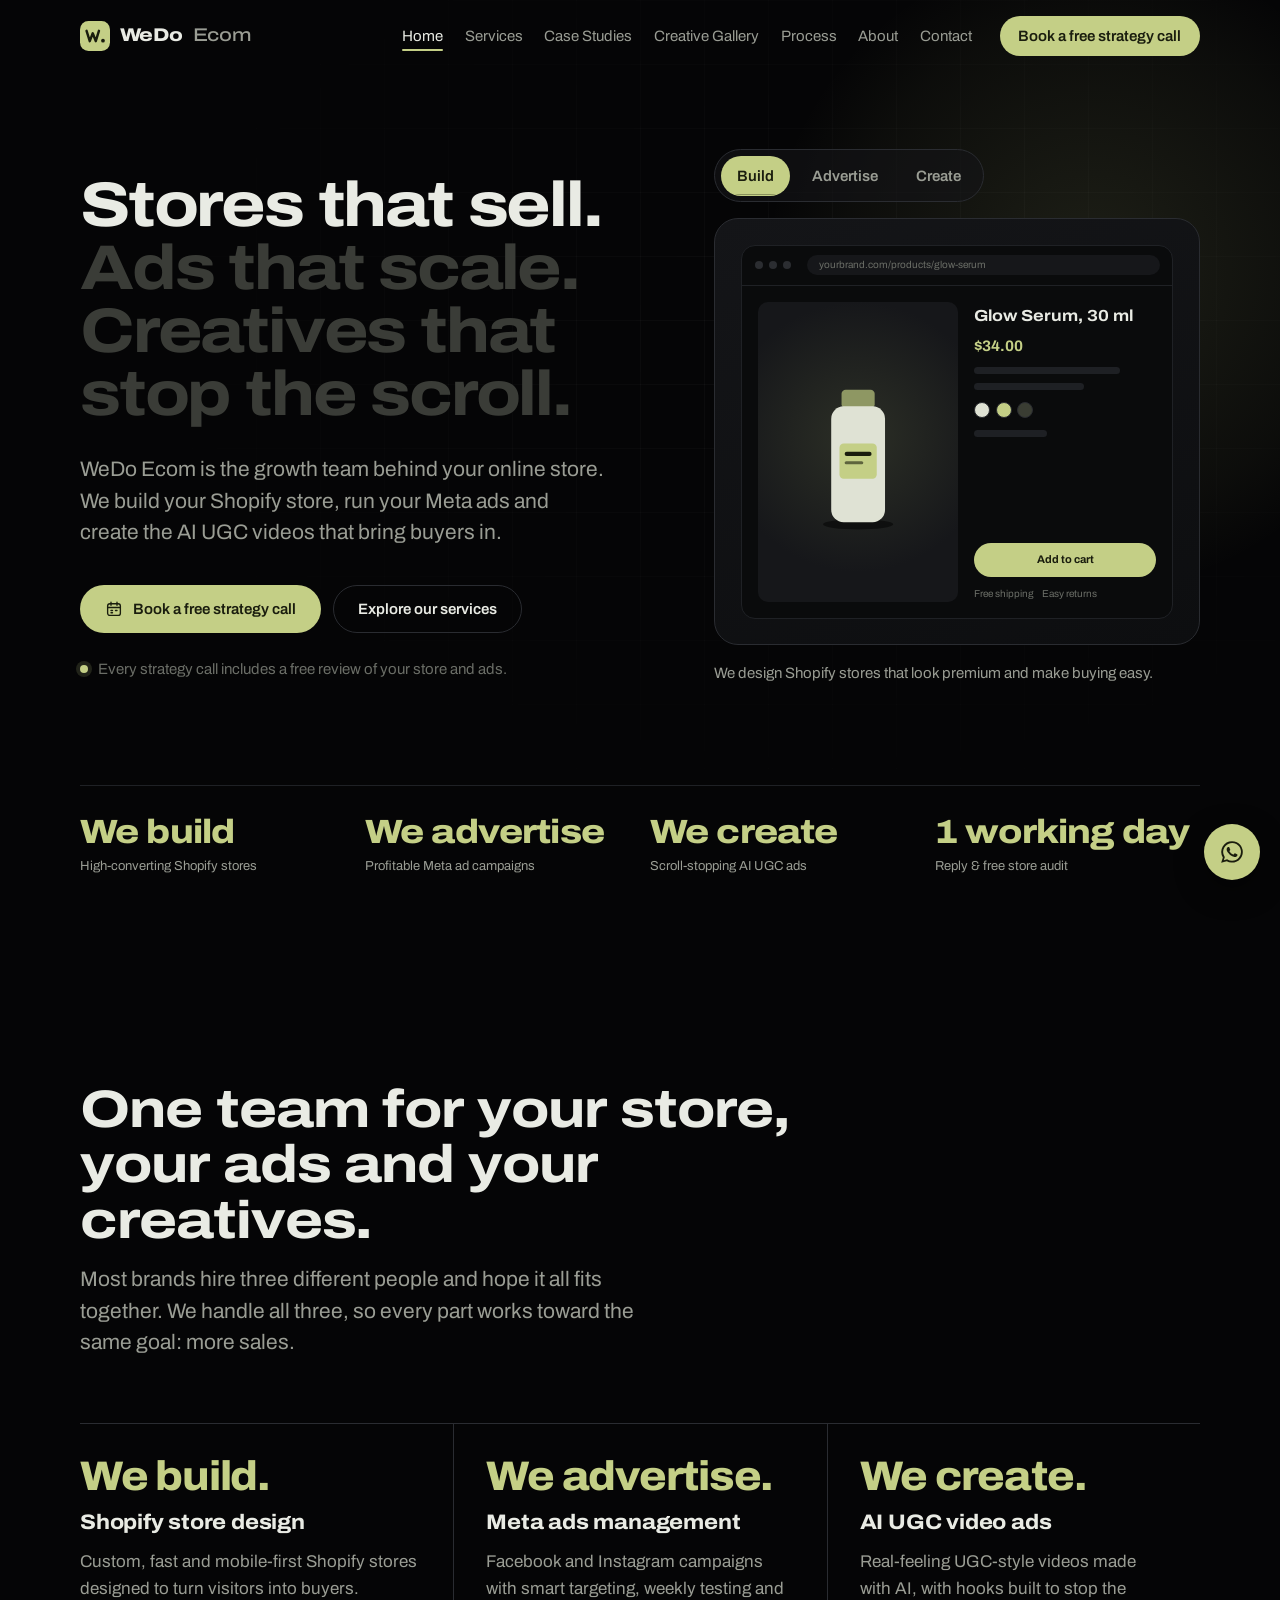
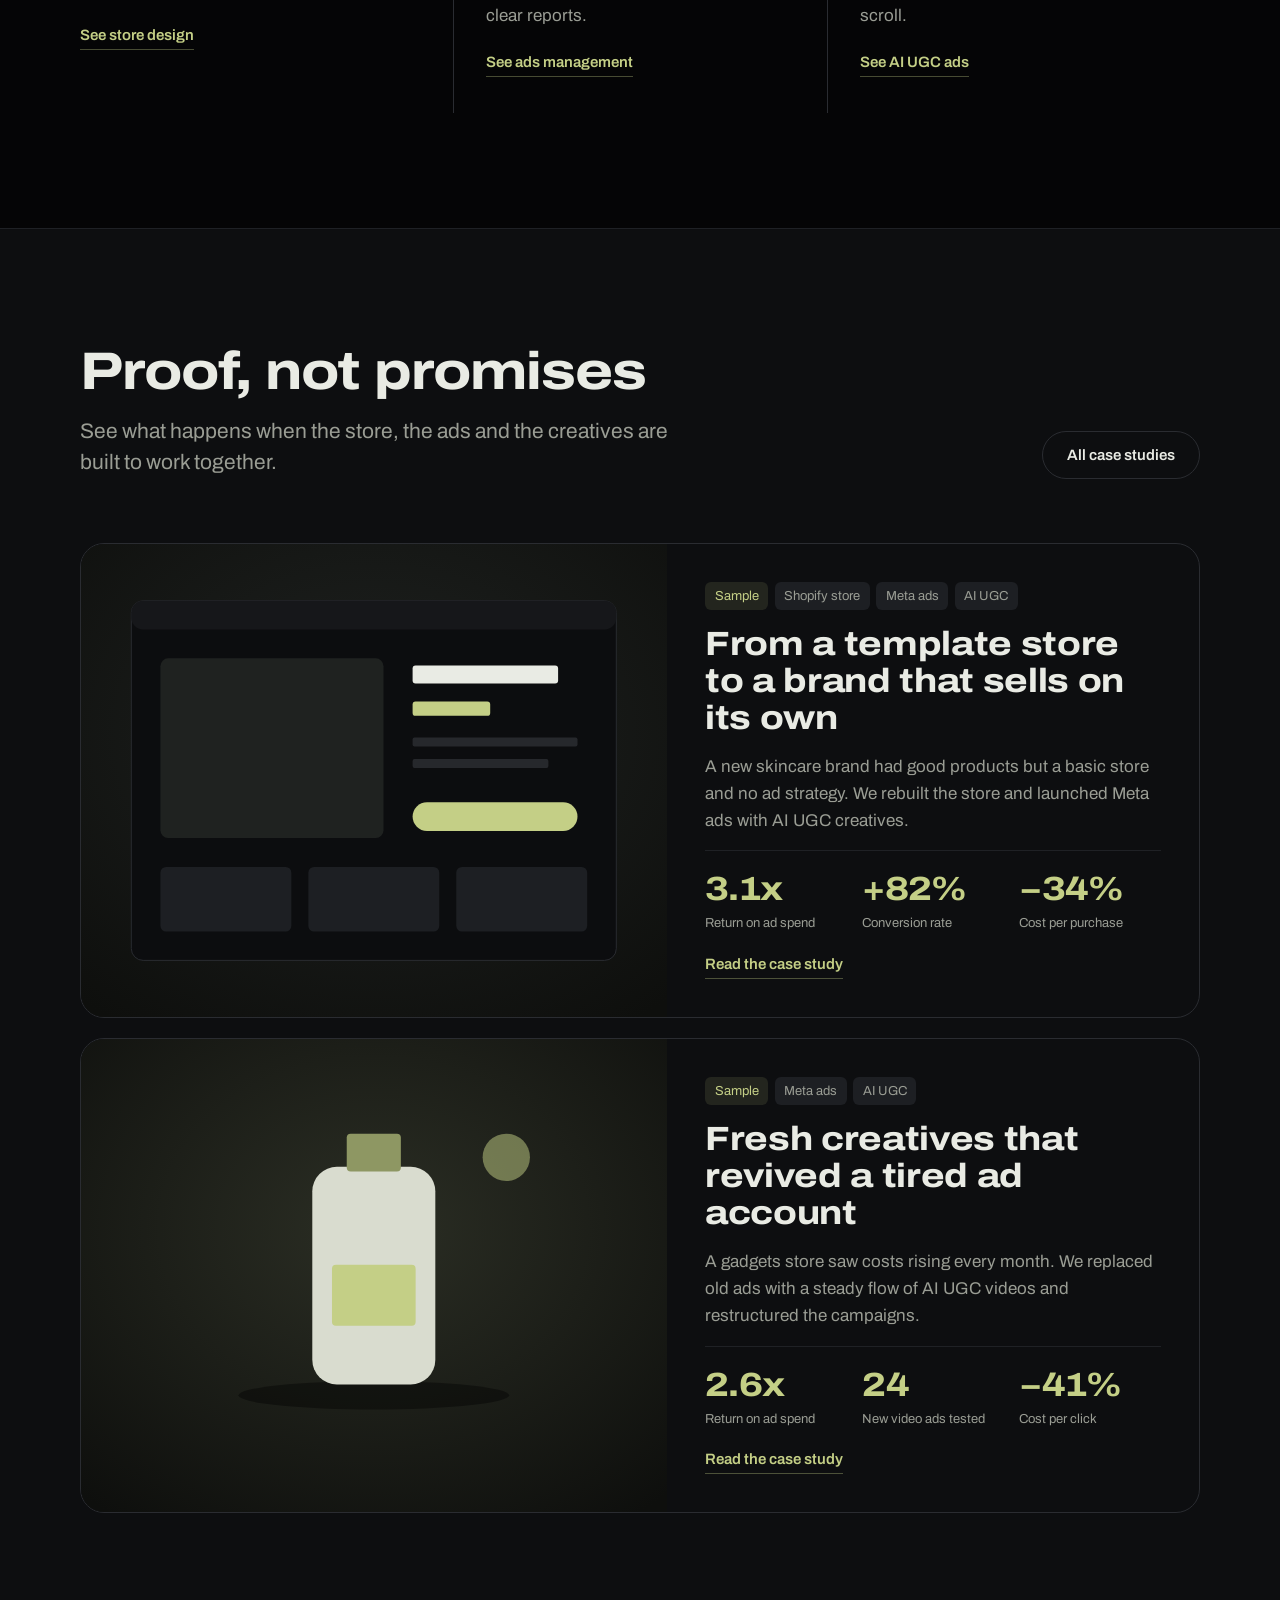
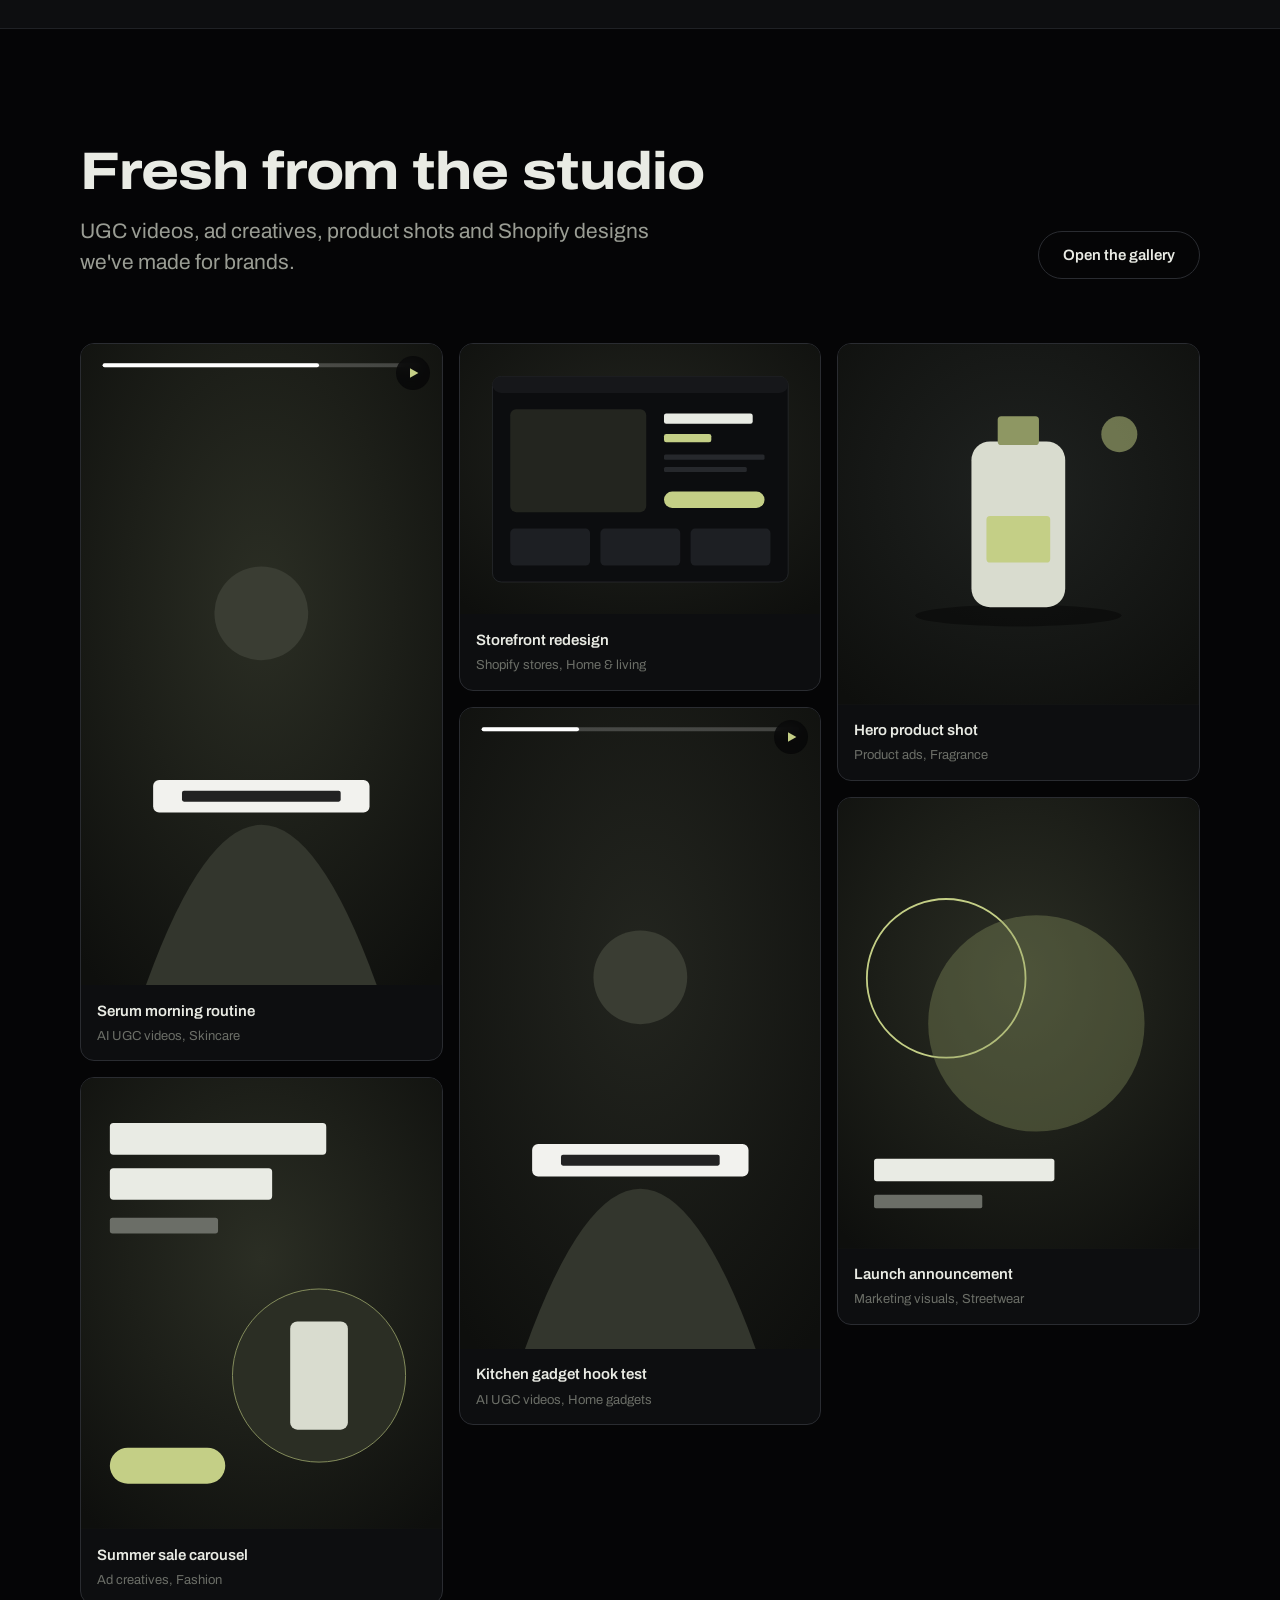
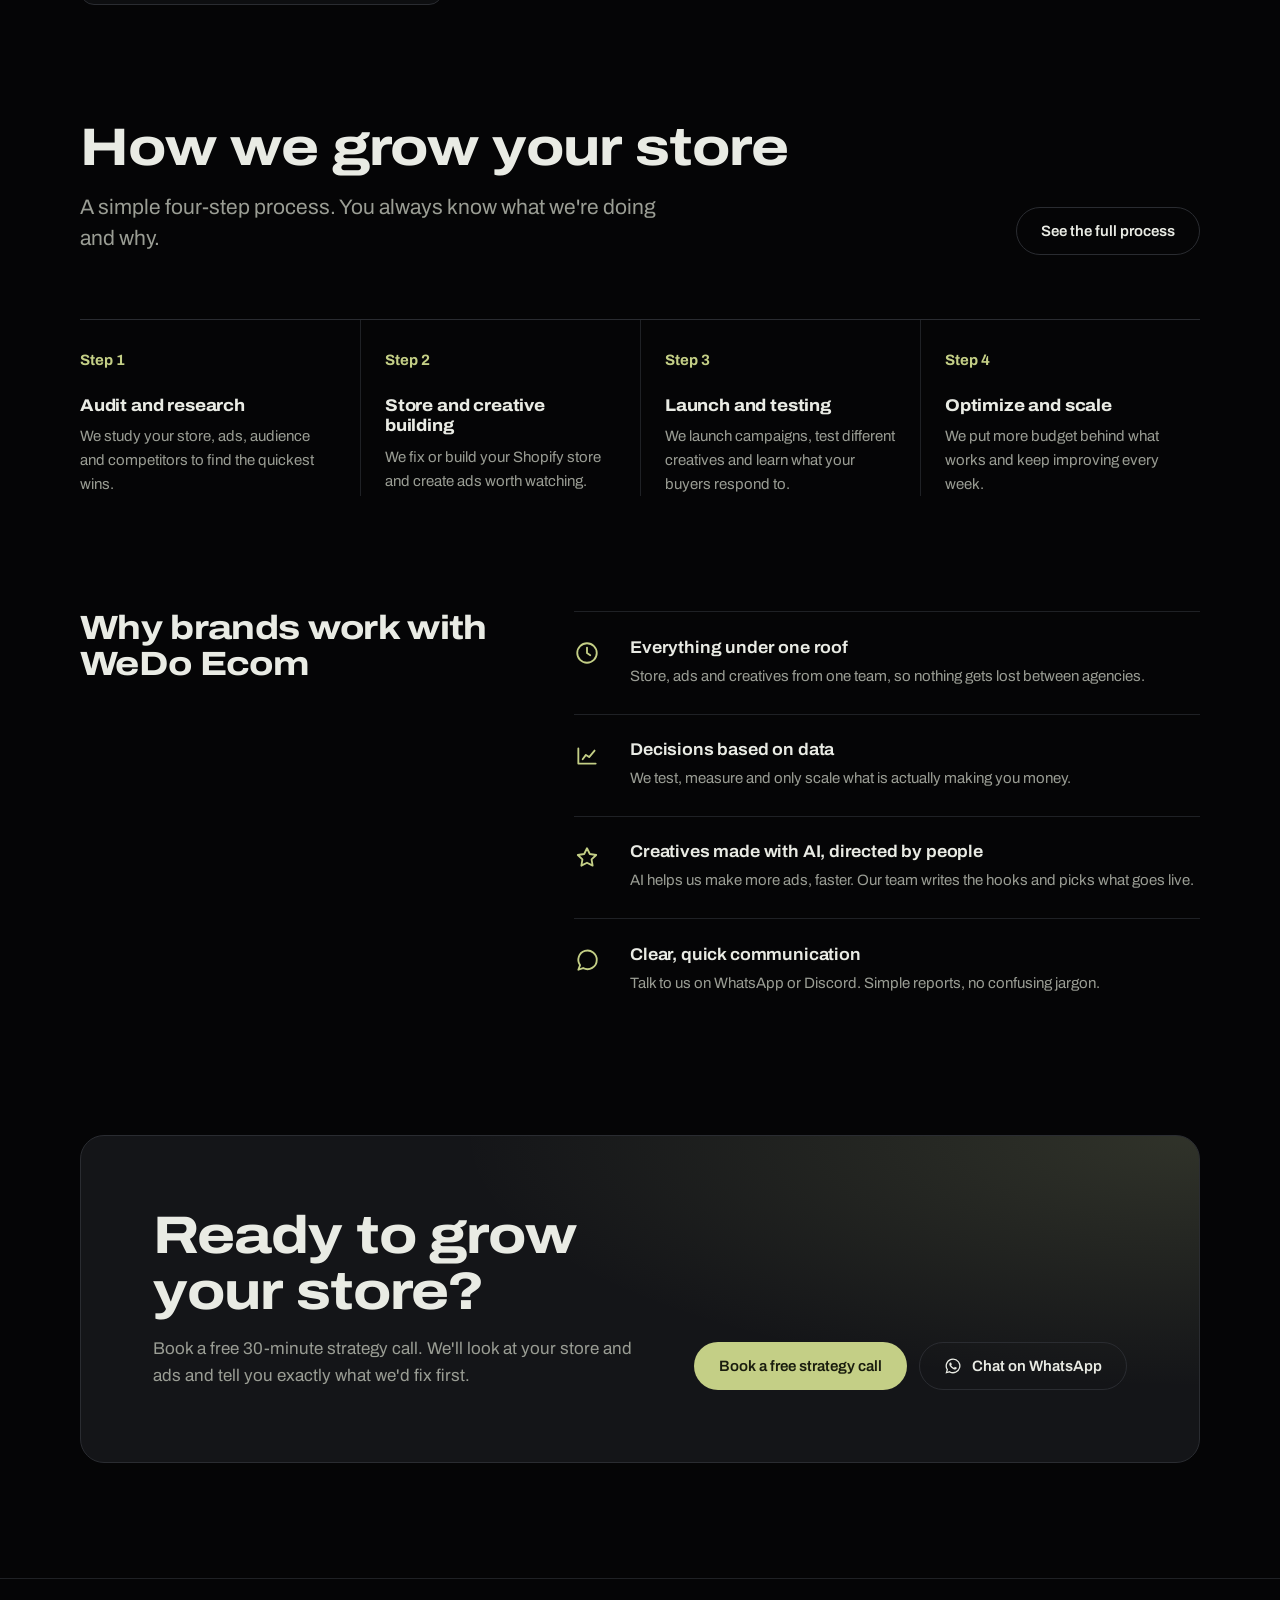
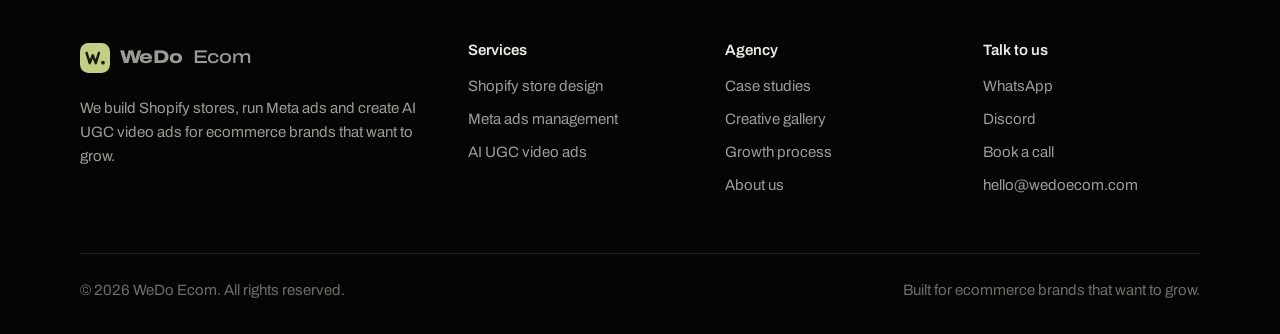
==== commit 83dc237d: "Add Studio Manager, call booking popup, trust strip and scroll effects New features from the Antigra" ====
--- a/index.html
+++ b/index.html
@@ -136,6 +136,14 @@
           <p class="stage-caption" aria-live="polite"></p>
         </div>
       </div>
+      <div class="wrap">
+        <div class="trust-strip" aria-label="What WeDo Ecom delivers">
+          <div class="trust-stat"><b>We build</b><span>High-converting Shopify stores</span></div>
+          <div class="trust-stat"><b>We advertise</b><span>Profitable Meta ad campaigns</span></div>
+          <div class="trust-stat"><b>We create</b><span>Scroll-stopping AI UGC ads</span></div>
+          <div class="trust-stat"><b>1 working day</b><span>Reply &amp; free store audit</span></div>
+        </div>
+      </div>
     </section>
 
     <!-- What we do -->
@@ -263,6 +271,7 @@
   <script src="assets/js/data/packages.js"></script>
   <script src="assets/js/data/case-studies.js"></script>
   <script src="assets/js/data/gallery.js"></script>
+  <script src="assets/js/store.js"></script>
   <script src="assets/js/main.js"></script>
 </body>
 </html>
--- a/assets/css/main.css
+++ b/assets/css/main.css
@@ -116,12 +116,18 @@
 .logo-mark { width: 30px; height: 30px; flex: none; }
 .logo span { color: var(--muted); font-weight: 500; }
 
-.nav { display: flex; align-items: center; gap: 2rem; }
-.nav-links { display: flex; gap: 1.75rem; font-size: var(--fs-sm); }
+.nav { display: flex; align-items: center; gap: 1.75rem; }
+.nav-links { display: flex; gap: 1.35rem; font-size: var(--fs-sm); white-space: nowrap; }
 .nav-links a { color: var(--muted); padding: .35rem 0; position: relative; transition: color .2s; }
 .nav-links a:hover, .nav-links a[aria-current="page"] { color: var(--text); }
 .nav-links a[aria-current="page"]::after {
   content: ""; position: absolute; left: 0; right: 0; bottom: -2px; height: 2px; background: var(--lime); border-radius: 2px;
+}
+.scroll-progress {
+  position: absolute; left: 0; right: 0; bottom: -1px; height: 2px;
+  background: linear-gradient(90deg, var(--lime-dim), var(--lime));
+  transform-origin: left center; transform: scaleX(var(--scroll, 0));
+  pointer-events: none; opacity: .85;
 }
 .nav-toggle { display: none; background: none; border: 1px solid var(--line); border-radius: var(--r-pill); width: 44px; height: 44px; cursor: pointer; }
 .nav-toggle span, .nav-toggle span::before, .nav-toggle span::after {
@@ -134,7 +140,7 @@
 .is-open .nav-toggle span::before { transform: translateY(6px) rotate(45deg); }
 .is-open .nav-toggle span::after { transform: translateY(-6px) rotate(-45deg); }
 
-@media (max-width: 960px) {
+@media (max-width: 1080px) {
   .nav-toggle { display: block; }
   .nav {
     position: fixed; inset: var(--header-h) 0 auto 0; flex-direction: column; align-items: stretch; gap: 1.5rem;
@@ -143,7 +149,7 @@
     height: calc(100dvh - var(--header-h)); overflow-y: auto;
   }
   .is-open .nav { opacity: 1; transform: none; visibility: visible; }
-  .nav-links { flex-direction: column; gap: 0; font-size: var(--fs-xl); }
+  .nav-links { flex-direction: column; gap: 0; font-size: var(--fs-xl); white-space: normal; }
   .nav-links a { display: block; padding: .7rem 0; border-bottom: 1px solid var(--line-soft); color: var(--text); font-variation-settings: "wdth" 115; font-weight: 650; }
   .nav-links a[aria-current="page"] { color: var(--lime); }
   .nav-links a[aria-current="page"]::after { display: none; }
@@ -587,4 +593,176 @@
 @media (prefers-reduced-motion: reduce) {
   *, *::before, *::after { animation-duration: .01ms !important; animation-iteration-count: 1 !important; transition-duration: .01ms !important; scroll-behavior: auto !important; }
   .mock-chart .line { stroke-dashoffset: 0; }
-}
+  .reveal { opacity: 1 !important; transform: none !important; }
+}
+
+/* 16. Scroll reveals, futuristic accents, modals & studio ------------------ */
+.hero::after {
+  content: ""; position: absolute; inset: 0; pointer-events: none; z-index: 0;
+  background-image:
+    linear-gradient(to right, rgba(255, 255, 255, .028) 1px, transparent 1px),
+    linear-gradient(to bottom, rgba(255, 255, 255, .028) 1px, transparent 1px);
+  background-size: 64px 64px;
+  mask-image: radial-gradient(ellipse 80% 70% at 65% 35%, #000 15%, transparent 75%);
+  -webkit-mask-image: radial-gradient(ellipse 80% 70% at 65% 35%, #000 15%, transparent 75%);
+}
+.hero .wrap { position: relative; z-index: 1; }
+
+.trust-strip {
+  margin-top: clamp(2.5rem, 5vw, 4rem);
+  padding-top: 1.75rem;
+  border-top: 1px solid var(--line-soft);
+  display: grid;
+  grid-template-columns: repeat(4, minmax(0, 1fr));
+  gap: 1.25rem;
+}
+.trust-stat b {
+  display: block; font-size: var(--fs-xl); font-weight: 800; color: var(--lime);
+  font-variation-settings: "wdth" 116; letter-spacing: -0.025em; line-height: 1.1;
+}
+.trust-stat span { display: block; margin-top: .3rem; color: var(--muted); font-size: var(--fs-xs); }
+@media (max-width: 760px) { .trust-strip { grid-template-columns: 1fr 1fr; } }
+
+/* Scroll reveal */
+.reveal { opacity: 0; transform: translateY(20px); transition: opacity .65s var(--ease), transform .65s var(--ease); }
+.reveal.is-visible { opacity: 1; transform: none; }
+
+/* Subtle interactive polish */
+.pillar { transition: border-color .25s var(--ease); }
+.tier { transition: background .25s var(--ease), transform .25s var(--ease); }
+.tier:hover { background: #16181c; }
+.case-row { transition: border-color .25s var(--ease), transform .25s var(--ease), box-shadow .25s var(--ease); }
+.case-row:hover { border-color: rgba(196, 207, 134, .45); transform: translateY(-2px); box-shadow: 0 18px 40px rgba(0, 0, 0, .35); }
+.g-item { transition: border-color .25s var(--ease), transform .25s var(--ease); }
+.g-item:hover { transform: translateY(-2px); }
+
+/* Interactive Before / After slider */
+.ba-compare {
+  position: relative; aspect-ratio: 16 / 9; border-radius: var(--r-lg); overflow: hidden;
+  border: 1px solid var(--line); background: var(--grey-900); margin-bottom: 1.25rem; user-select: none;
+}
+.ba-compare .ba-layer { position: absolute; inset: 0; }
+.ba-compare .ba-layer img, .ba-compare .ba-layer .ph-art { width: 100%; height: 100%; object-fit: cover; }
+.ba-compare .ba-after-clip { clip-path: inset(0 0 0 var(--pos, 50%)); }
+.ba-compare .ba-pill {
+  position: absolute; top: 1rem; z-index: 3; padding: .3rem .75rem; border-radius: var(--r-pill);
+  font-size: var(--fs-xs); font-weight: 650; background: rgba(5, 5, 6, .78); backdrop-filter: blur(8px);
+  border: 1px solid var(--line); color: var(--text); pointer-events: none;
+}
+.ba-compare .ba-pill--before { left: 1rem; }
+.ba-compare .ba-pill--after { right: 1rem; border-color: var(--lime-dim); color: var(--lime); }
+.ba-compare .ba-divider {
+  position: absolute; top: 0; bottom: 0; left: var(--pos, 50%); width: 2px; background: var(--lime);
+  z-index: 4; transform: translateX(-1px); pointer-events: none;
+}
+.ba-compare .ba-handle {
+  position: absolute; top: 50%; left: var(--pos, 50%); transform: translate(-50%, -50%); z-index: 5;
+  width: 40px; height: 40px; border-radius: 50%; background: var(--lime); color: var(--lime-ink);
+  display: grid; place-items: center; font-weight: 800; font-size: 13px; box-shadow: 0 8px 24px rgba(0, 0, 0, .6);
+  pointer-events: none;
+}
+.ba-compare input[type="range"] {
+  position: absolute; inset: 0; width: 100%; height: 100%; margin: 0; opacity: 0; cursor: ew-resize; z-index: 6;
+}
+
+/* Page utility bar (Case Studies & Gallery manage trigger) */
+.page-toolbar {
+  display: flex; flex-wrap: wrap; align-items: center; justify-content: space-between; gap: 1rem;
+  margin-bottom: 2rem;
+}
+.page-toolbar .case-filters, .page-toolbar .gallery-filters { margin-bottom: 0; }
+.studio-pill {
+  display: inline-flex; align-items: center; gap: .45rem; padding: .48rem .95rem; border-radius: var(--r-pill);
+  border: 1px dashed var(--lime-dim); color: var(--lime); font-size: var(--fs-xs); font-weight: 600;
+  background: rgba(196, 207, 134, .06); transition: background .2s, border-color .2s;
+}
+.studio-pill:hover { background: rgba(196, 207, 134, .14); border-color: var(--lime); }
+
+/* Modals (Strategy Call Scheduler + Connect Modal) */
+.modal-backdrop {
+  position: fixed; inset: 0; z-index: 90; background: rgba(5, 5, 6, .84);
+  backdrop-filter: blur(10px); -webkit-backdrop-filter: blur(10px);
+  display: none; align-items: center; justify-content: center; padding: 1.25rem; overflow-y: auto;
+}
+.modal-backdrop.is-open { display: flex; }
+.modal-dialog {
+  width: min(580px, 100%); max-height: 92dvh; overflow-y: auto;
+  background: var(--grey-950); border: 1px solid var(--line); border-radius: var(--r-lg);
+  padding: clamp(1.5rem, 3.5vw, 2.25rem); position: relative;
+  box-shadow: 0 30px 80px rgba(0, 0, 0, .75);
+  animation: rise .28s var(--ease) both;
+}
+.modal-head { display: flex; justify-content: space-between; align-items: flex-start; gap: 1rem; margin-bottom: 1.25rem; }
+.modal-head h2 { font-size: var(--fs-xl); }
+.modal-head p { color: var(--muted); font-size: var(--fs-sm); margin: .45rem 0 0; }
+.modal-close {
+  flex: none; width: 38px; height: 38px; border-radius: 50%; border: 1px solid var(--line);
+  background: var(--grey-900); color: var(--text); display: grid; place-items: center; cursor: pointer;
+}
+.modal-close:hover { border-color: var(--lime); color: var(--lime); }
+.modal-close svg { width: 16px; height: 16px; }
+
+.slot-label { display: block; font-size: var(--fs-xs); color: var(--muted); margin-bottom: .5rem; font-weight: 600; }
+.slot-grid { display: grid; grid-template-columns: repeat(auto-fill, minmax(115px, 1fr)); gap: .5rem; margin-bottom: 1.1rem; }
+.slot-btn {
+  padding: .6rem .75rem; border-radius: 10px; border: 1px solid var(--line); background: var(--black);
+  color: var(--text); font-size: var(--fs-xs); font-weight: 600; cursor: pointer; text-align: center;
+  transition: border-color .2s, background .2s, color .2s;
+}
+.slot-btn:hover { border-color: var(--lime-dim); }
+.slot-btn[aria-pressed="true"] { background: rgba(196, 207, 134, .16); border-color: var(--lime); color: var(--lime); }
+
+/* AI Brief Card inside Contact Form */
+.ai-brief { margin-top: 1rem; padding-top: 1rem; border-top: 1px solid var(--line-soft); display: grid; gap: .9rem; }
+.ai-brief-head { display: flex; flex-wrap: wrap; justify-content: space-between; align-items: center; gap: .5rem; }
+.ai-badge {
+  display: inline-flex; align-items: center; gap: .35rem; font-size: var(--fs-xs); font-weight: 650;
+  color: var(--lime-ink); background: var(--lime); padding: .2rem .65rem; border-radius: var(--r-pill);
+}
+.ai-brief-grid { display: grid; grid-template-columns: 1fr 1fr; gap: .75rem; }
+.ai-brief-box { background: var(--black); border: 1px solid var(--line-soft); border-radius: 10px; padding: .8rem .95rem; }
+.ai-brief-box b { display: block; font-size: var(--fs-xs); color: var(--lime); margin-bottom: .3rem; }
+.ai-brief-box span, .ai-brief-box p { font-size: var(--fs-sm); color: var(--text); margin: 0; }
+@media (max-width: 600px) { .ai-brief-grid { grid-template-columns: 1fr; } }
+
+/* Studio Manager (studio.html) */
+.studio-banner {
+  display: flex; flex-wrap: wrap; align-items: center; justify-content: space-between; gap: 1rem;
+  padding: 1rem 1.25rem; border-radius: var(--r-md); border: 1px solid var(--line);
+  background: var(--grey-950); margin-bottom: 2rem;
+}
+.studio-banner p { margin: 0; font-size: var(--fs-sm); color: var(--muted); }
+.studio-banner b { color: var(--lime); }
+.studio-tabs { display: flex; flex-wrap: wrap; gap: .5rem; margin-bottom: 2rem; border-bottom: 1px solid var(--line); padding-bottom: 1rem; }
+.studio-tab {
+  background: none; border: 1px solid var(--line); color: var(--muted); padding: .55rem 1.1rem;
+  border-radius: var(--r-pill); font-size: var(--fs-sm); font-weight: 600; cursor: pointer; transition: all .2s;
+}
+.studio-tab:hover { color: var(--text); border-color: var(--faint); }
+.studio-tab[aria-selected="true"] { background: var(--lime); color: var(--lime-ink); border-color: var(--lime); }
+.studio-split { display: grid; grid-template-columns: minmax(0, 1fr) minmax(0, 1.15fr); gap: 2rem; align-items: start; }
+@media (max-width: 960px) { .studio-split { grid-template-columns: 1fr; } }
+.studio-list { display: grid; gap: .85rem; }
+.studio-item {
+  border: 1px solid var(--line); border-radius: var(--r-md); background: var(--grey-950);
+  padding: 1.1rem 1.2rem; display: grid; gap: .75rem;
+}
+.studio-item-head { display: flex; justify-content: space-between; align-items: flex-start; gap: .75rem; }
+.studio-item h3 { font-size: var(--fs-md); line-height: 1.25; }
+.studio-item p { margin: 0; color: var(--muted); font-size: var(--fs-xs); }
+.studio-actions { display: flex; flex-wrap: wrap; gap: .45rem; }
+.btn-xs {
+  padding: .35rem .7rem; border-radius: var(--r-pill); border: 1px solid var(--line);
+  background: var(--grey-900); color: var(--text); font-size: var(--fs-xs); font-weight: 600; cursor: pointer;
+}
+.btn-xs:hover { border-color: var(--lime-dim); color: var(--lime); }
+.btn-xs--danger:hover { border-color: #d98a7a; color: #f0c4ba; }
+.studio-panel { border: 1px solid var(--line); border-radius: var(--r-lg); background: var(--grey-950); padding: clamp(1.25rem, 3vw, 2rem); }
+.studio-panel h2 { font-size: var(--fs-xl); margin-bottom: 1rem; }
+.studio-inline { display: grid; grid-template-columns: repeat(3, minmax(0, 1fr)); gap: .6rem; }
+@media (max-width: 600px) { .studio-inline { grid-template-columns: 1fr; } }
+.export-box {
+  margin-top: 2rem; border: 1px solid var(--line); border-radius: var(--r-lg); background: var(--grey-950);
+  padding: 1.5rem; display: flex; flex-wrap: wrap; align-items: center; justify-content: space-between; gap: 1rem;
+}
+.export-box p { margin: .25rem 0 0; color: var(--muted); font-size: var(--fs-sm); }
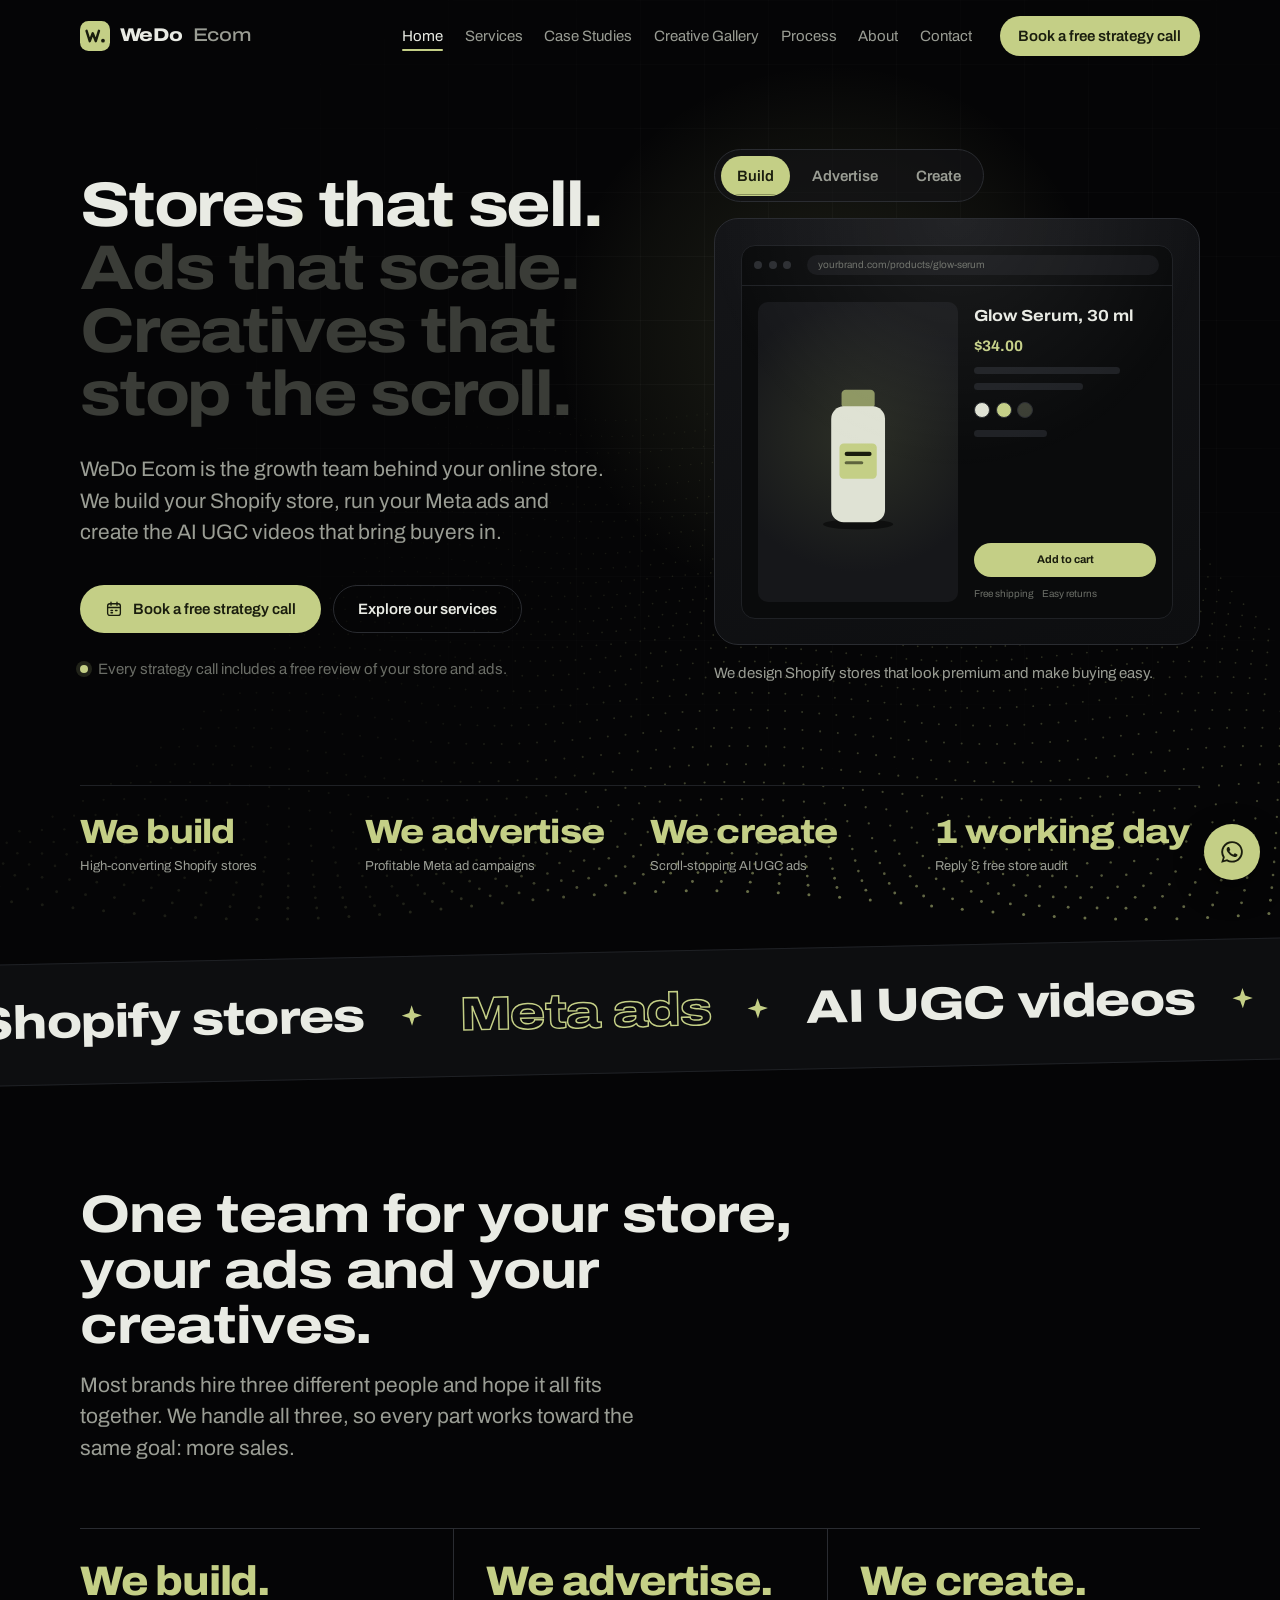
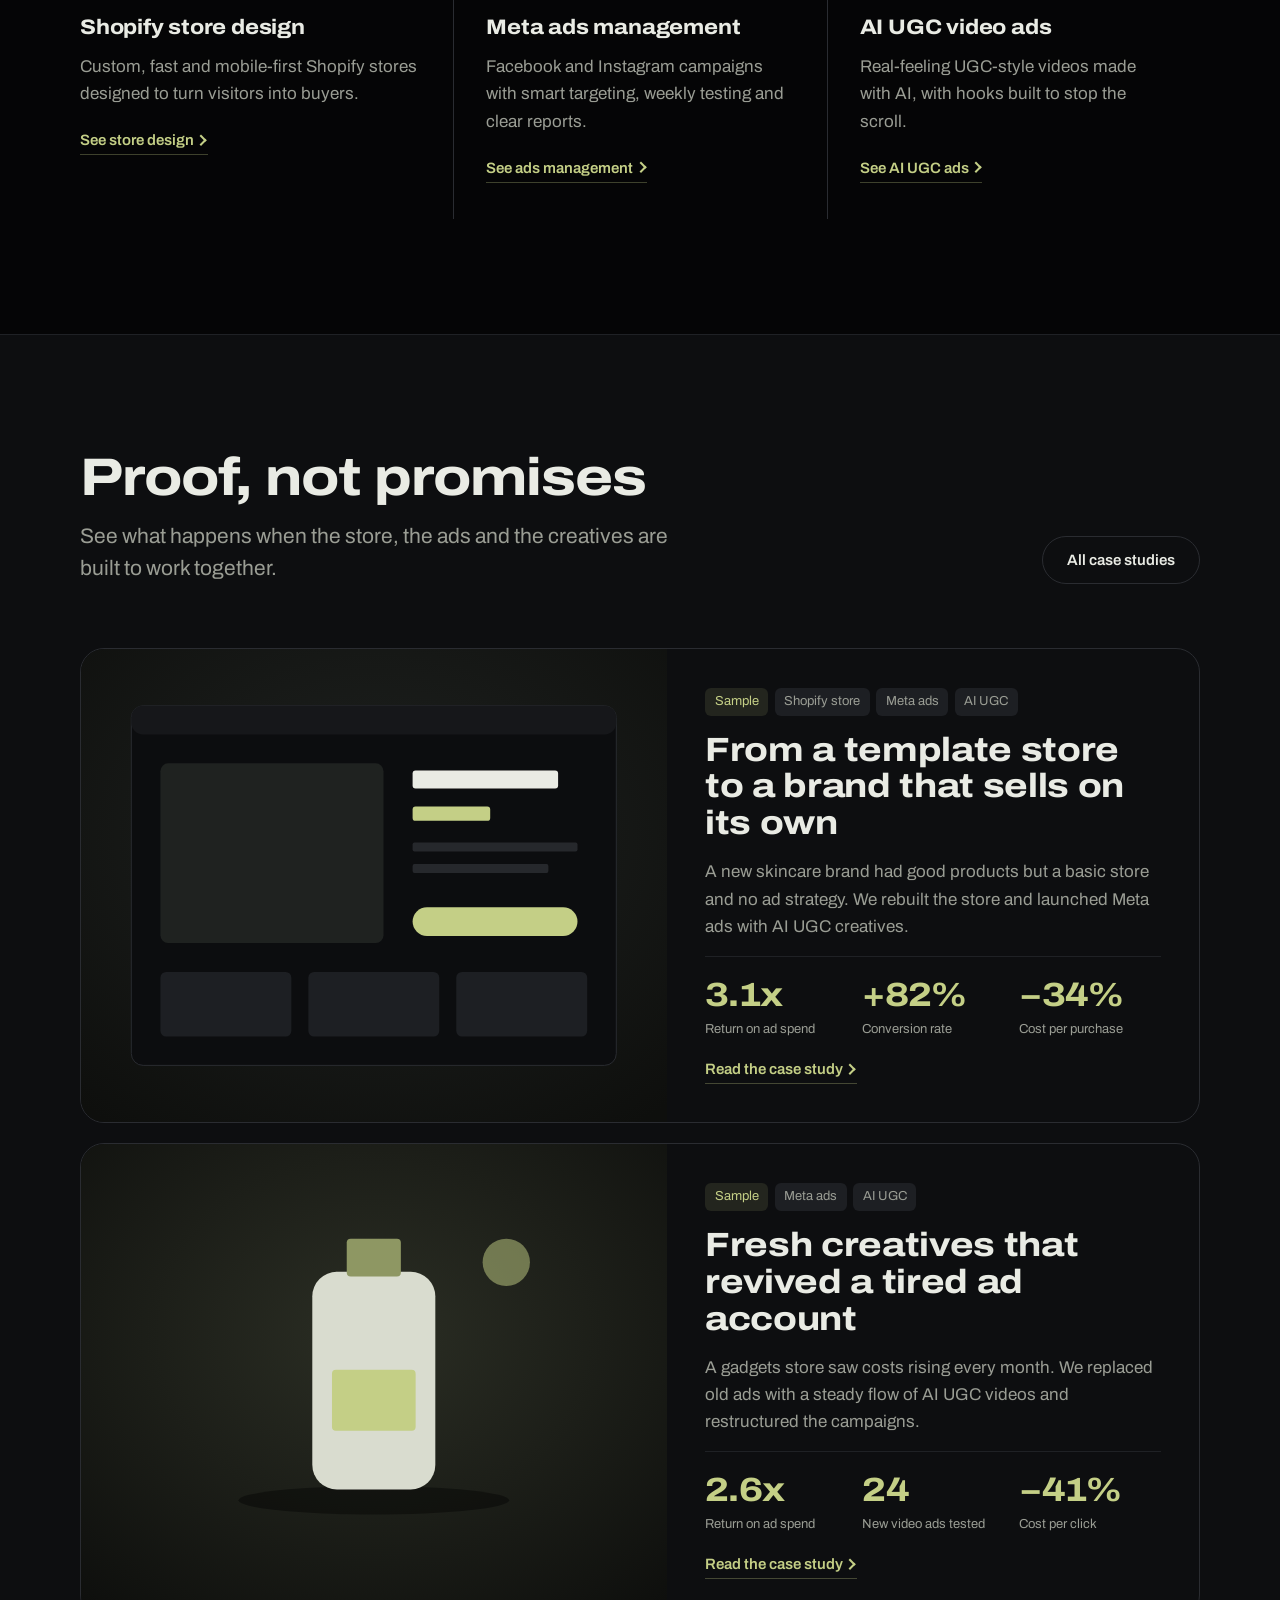
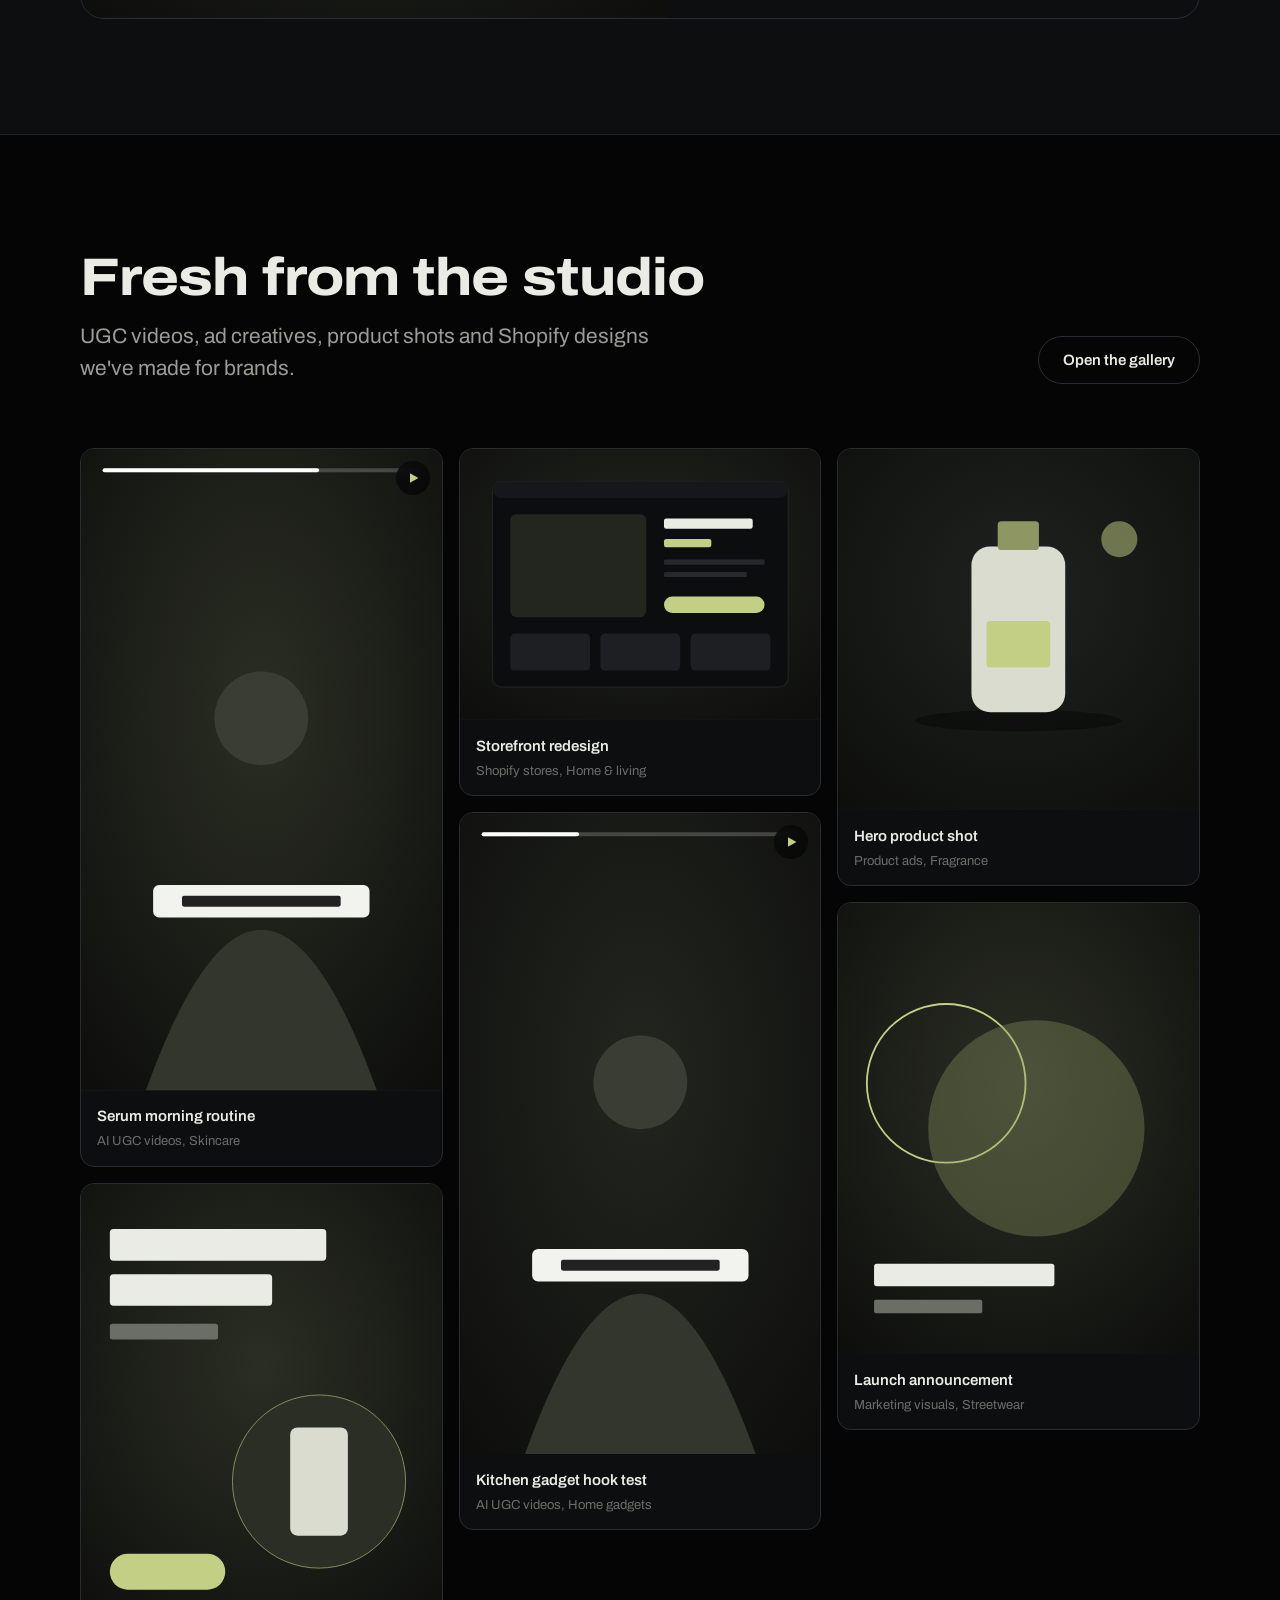
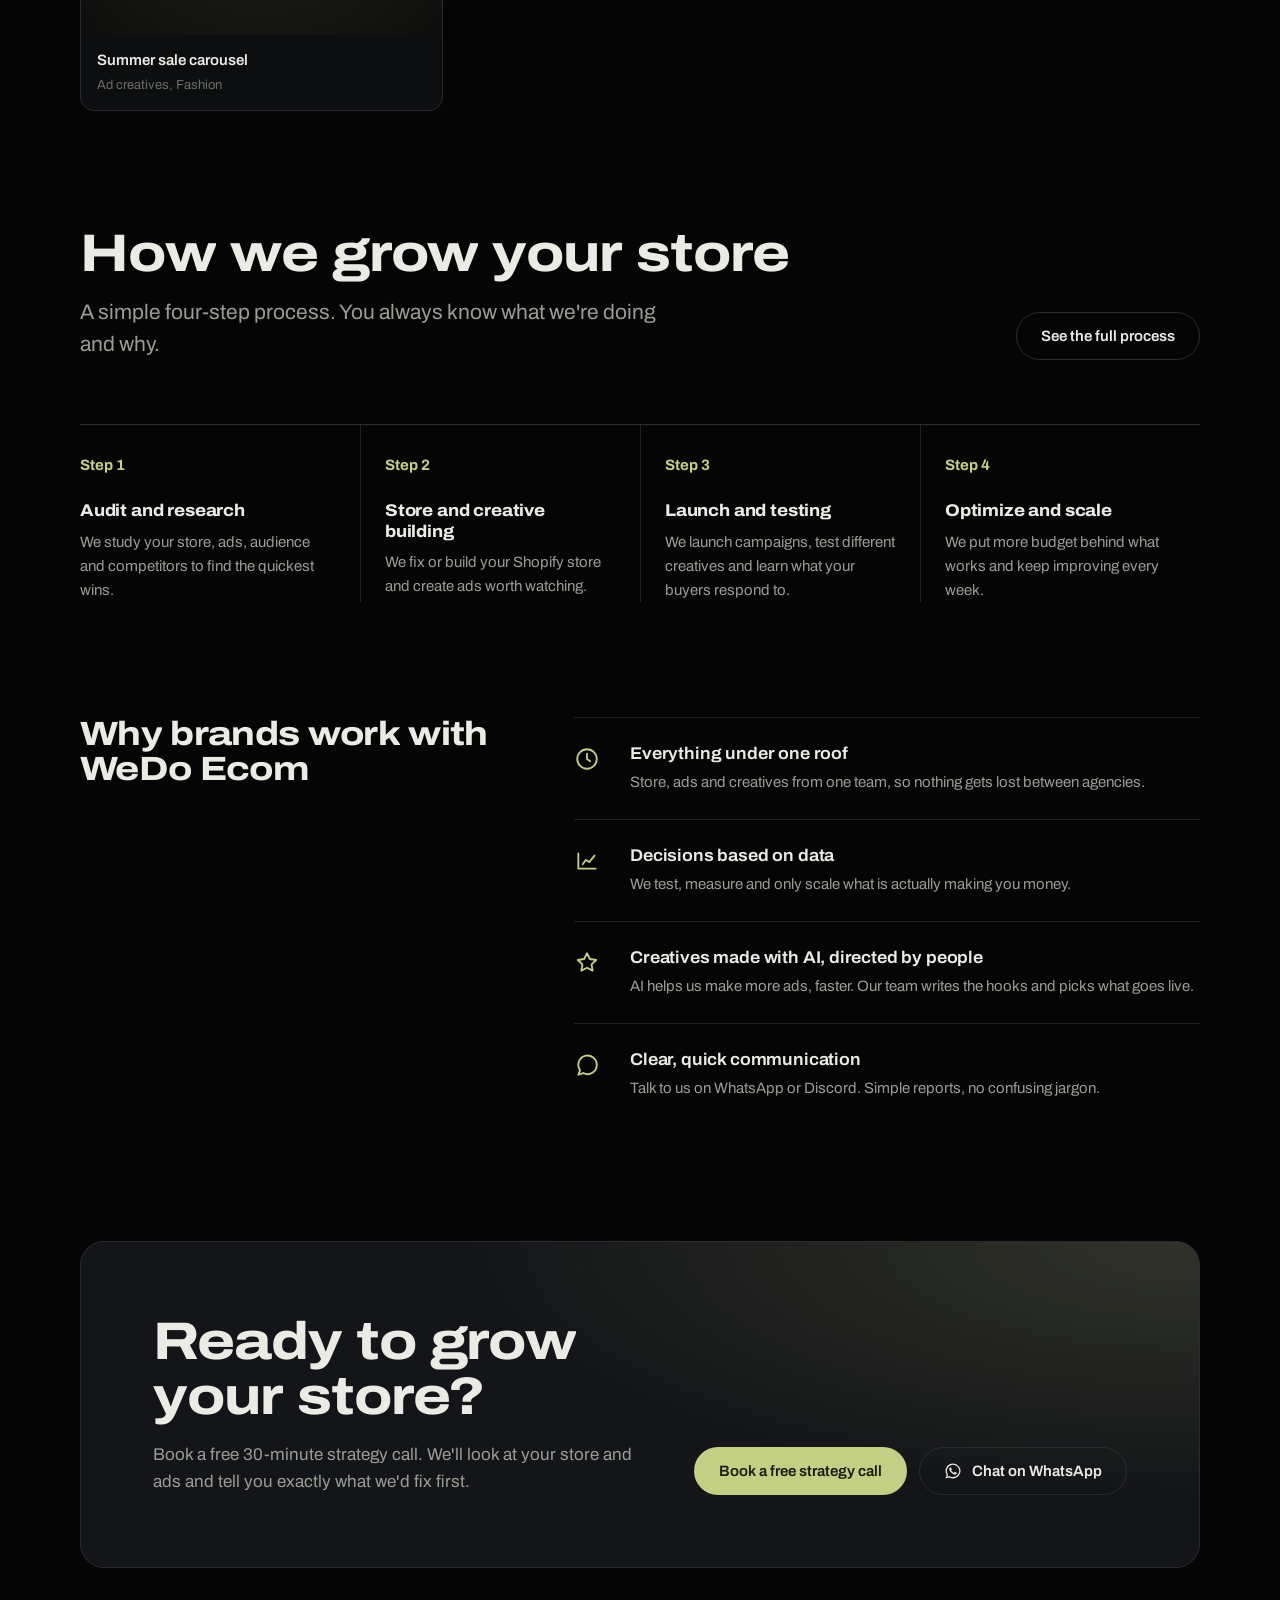
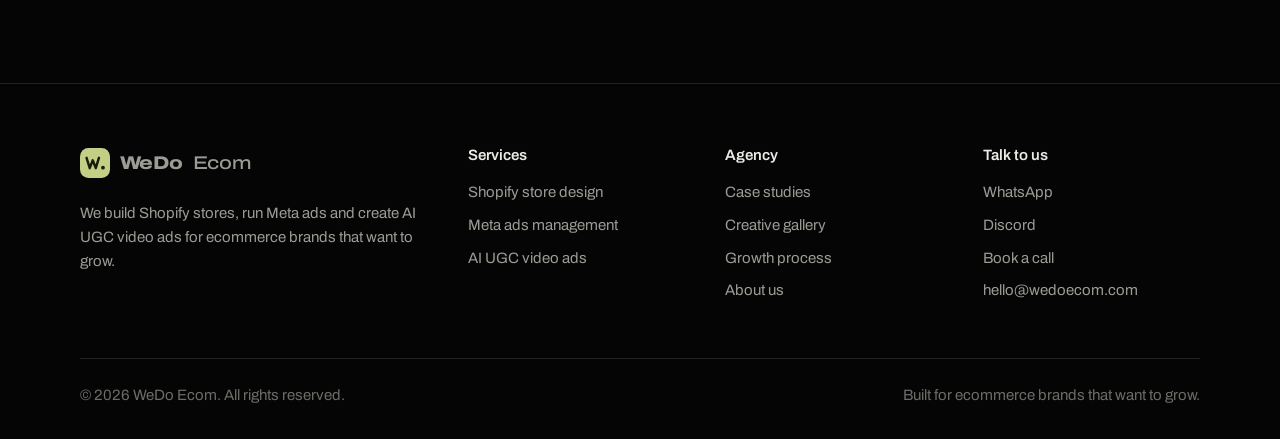
==== commit 8781cab7: "Add motion layer: living dot-field hero, cursor aura, 3D tilt, marquee and hover effects New fx.css " ====
--- a/index.html
+++ b/index.html
@@ -18,6 +18,7 @@
   <link rel="preconnect" href="https://fonts.gstatic.com" crossorigin>
   <link href="https://fonts.googleapis.com/css2?family=Archivo:wdth,wght@62..125,100..900&display=swap" rel="stylesheet">
   <link rel="stylesheet" href="assets/css/main.css">
+  <link rel="stylesheet" href="assets/css/fx.css">
   <script type="application/ld+json">
   {
     "@context": "https://schema.org",
@@ -146,6 +147,14 @@
       </div>
     </section>
 
+    <!-- Marquee -->
+    <div class="fx-marquee" aria-hidden="true">
+      <div class="fx-marquee__track">
+        <div class="fx-marquee__group"><span class="fx-marquee__item">Shopify stores</span><svg class="fx-marquee__star" viewBox="0 0 24 24" aria-hidden="true"><path d="M12 1.5l2.4 7.1 7.1 2.4-7.1 2.4L12 20.5l-2.4-7.1L2.5 11l7.1-2.4z" fill="currentColor"/></svg><span class="fx-marquee__item is-outline">Meta ads</span><svg class="fx-marquee__star" viewBox="0 0 24 24" aria-hidden="true"><path d="M12 1.5l2.4 7.1 7.1 2.4-7.1 2.4L12 20.5l-2.4-7.1L2.5 11l7.1-2.4z" fill="currentColor"/></svg><span class="fx-marquee__item">AI UGC videos</span><svg class="fx-marquee__star" viewBox="0 0 24 24" aria-hidden="true"><path d="M12 1.5l2.4 7.1 7.1 2.4-7.1 2.4L12 20.5l-2.4-7.1L2.5 11l7.1-2.4z" fill="currentColor"/></svg><span class="fx-marquee__item is-outline">Stores that sell</span><svg class="fx-marquee__star" viewBox="0 0 24 24" aria-hidden="true"><path d="M12 1.5l2.4 7.1 7.1 2.4-7.1 2.4L12 20.5l-2.4-7.1L2.5 11l7.1-2.4z" fill="currentColor"/></svg><span class="fx-marquee__item">Ads that scale</span><svg class="fx-marquee__star" viewBox="0 0 24 24" aria-hidden="true"><path d="M12 1.5l2.4 7.1 7.1 2.4-7.1 2.4L12 20.5l-2.4-7.1L2.5 11l7.1-2.4z" fill="currentColor"/></svg><span class="fx-marquee__item is-outline">Scroll-stopping creatives</span><svg class="fx-marquee__star" viewBox="0 0 24 24" aria-hidden="true"><path d="M12 1.5l2.4 7.1 7.1 2.4-7.1 2.4L12 20.5l-2.4-7.1L2.5 11l7.1-2.4z" fill="currentColor"/></svg></div>
+        <div class="fx-marquee__group"><span class="fx-marquee__item">Shopify stores</span><svg class="fx-marquee__star" viewBox="0 0 24 24" aria-hidden="true"><path d="M12 1.5l2.4 7.1 7.1 2.4-7.1 2.4L12 20.5l-2.4-7.1L2.5 11l7.1-2.4z" fill="currentColor"/></svg><span class="fx-marquee__item is-outline">Meta ads</span><svg class="fx-marquee__star" viewBox="0 0 24 24" aria-hidden="true"><path d="M12 1.5l2.4 7.1 7.1 2.4-7.1 2.4L12 20.5l-2.4-7.1L2.5 11l7.1-2.4z" fill="currentColor"/></svg><span class="fx-marquee__item">AI UGC videos</span><svg class="fx-marquee__star" viewBox="0 0 24 24" aria-hidden="true"><path d="M12 1.5l2.4 7.1 7.1 2.4-7.1 2.4L12 20.5l-2.4-7.1L2.5 11l7.1-2.4z" fill="currentColor"/></svg><span class="fx-marquee__item is-outline">Stores that sell</span><svg class="fx-marquee__star" viewBox="0 0 24 24" aria-hidden="true"><path d="M12 1.5l2.4 7.1 7.1 2.4-7.1 2.4L12 20.5l-2.4-7.1L2.5 11l7.1-2.4z" fill="currentColor"/></svg><span class="fx-marquee__item">Ads that scale</span><svg class="fx-marquee__star" viewBox="0 0 24 24" aria-hidden="true"><path d="M12 1.5l2.4 7.1 7.1 2.4-7.1 2.4L12 20.5l-2.4-7.1L2.5 11l7.1-2.4z" fill="currentColor"/></svg><span class="fx-marquee__item is-outline">Scroll-stopping creatives</span><svg class="fx-marquee__star" viewBox="0 0 24 24" aria-hidden="true"><path d="M12 1.5l2.4 7.1 7.1 2.4-7.1 2.4L12 20.5l-2.4-7.1L2.5 11l7.1-2.4z" fill="currentColor"/></svg></div>
+      </div>
+    </div>
+
     <!-- What we do -->
     <section class="section">
       <div class="wrap">
@@ -273,5 +282,6 @@
   <script src="assets/js/data/gallery.js"></script>
   <script src="assets/js/store.js"></script>
   <script src="assets/js/main.js"></script>
+  <script src="assets/js/fx.js"></script>
 </body>
 </html>
--- a/assets/css/fx.css
+++ b/assets/css/fx.css
@@ -0,0 +1,149 @@
+/* ==========================================================================
+   WeDo Ecom: motion & effects layer (fx.css)
+   Loaded after main.css. Everything here is decoration on top of the base
+   design, and it all switches off for people who prefer reduced motion.
+   ========================================================================== */
+
+/* ---------- Intro curtain (first visit per session) ---------- */
+.fx-intro {
+  position: fixed; inset: 0; z-index: 200; background: var(--black);
+  display: grid; place-items: center; pointer-events: none;
+  animation: fx-intro-out .7s cubic-bezier(.7, 0, .2, 1) 1.05s forwards;
+}
+.fx-intro__mark { display: flex; align-items: center; gap: .9rem; font-weight: 800; font-size: clamp(1.6rem, 4vw, 2.6rem); letter-spacing: -0.03em; font-variation-settings: "wdth" 122; color: var(--text); }
+.fx-intro__mark svg { width: 1.6em; height: 1.6em; animation: fx-pop .6s cubic-bezier(.2, 1.4, .4, 1) both; }
+.fx-intro__mark span { display: inline-block; clip-path: inset(0 100% 0 0); animation: fx-wipe .55s cubic-bezier(.7, 0, .2, 1) .25s forwards; }
+.fx-intro__mark span b { color: var(--muted); font-weight: 500; }
+.fx-intro__bar { position: absolute; left: 0; bottom: 0; height: 3px; width: 0; background: var(--lime); animation: fx-bar 1s cubic-bezier(.6, 0, .2, 1) forwards; }
+@keyframes fx-intro-out { to { clip-path: inset(0 0 100% 0); visibility: hidden; } }
+@keyframes fx-pop { from { transform: scale(.2) rotate(-30deg); opacity: 0; } }
+@keyframes fx-wipe { to { clip-path: inset(0 0 0 0); } }
+@keyframes fx-bar { to { width: 100%; } }
+.fx-intro-done .fx-intro { display: none; }
+
+/* ---------- Hero: living dot field + cursor aura ---------- */
+.hero { --mx: 65%; --my: 35%; isolation: isolate; }
+.fx-field { position: absolute; inset: 0; width: 100%; height: 100%; z-index: 0; pointer-events: none; opacity: 0; transition: opacity 1.2s ease; }
+.fx-field.is-on { opacity: 1; }
+@media (min-width: 961px) {
+  .fx-field { -webkit-mask-image: linear-gradient(100deg, rgba(0,0,0,.18) 0%, rgba(0,0,0,.25) 38%, #000 58%); mask-image: linear-gradient(100deg, rgba(0,0,0,.18) 0%, rgba(0,0,0,.25) 38%, #000 58%); }
+}
+@media (max-width: 960px) {
+  .fx-field { -webkit-mask-image: linear-gradient(180deg, transparent 35%, #000 75%); mask-image: linear-gradient(180deg, transparent 35%, #000 75%); }
+}
+.hero::before {
+  /* the aura now follows the cursor */
+  width: 760px; height: 760px; right: auto; top: auto;
+  left: var(--mx); top: var(--my); transform: translate(-50%, -50%);
+  transition: left .6s cubic-bezier(.2, .7, .2, 1), top .6s cubic-bezier(.2, .7, .2, 1);
+  z-index: 0;
+}
+
+/* headline: words rise out of a mask, the live line shimmers */
+.fx-word { display: inline-block; overflow: hidden; vertical-align: top; padding-bottom: .08em; margin-bottom: -.08em; }
+.fx-word > i { display: inline-block; font-style: normal; transform: translateY(105%); animation: fx-word-in .9s cubic-bezier(.2, .8, .2, 1) forwards; animation-delay: calc(var(--i) * 55ms + .15s); }
+@keyframes fx-word-in { to { transform: none; } }
+.hero h1 .line { animation: none !important; }
+.hero h1 .line:not(.is-dim) .fx-word > i {
+  background: linear-gradient(100deg, var(--text) 0%, var(--text) 38%, var(--lime-bright) 50%, var(--text) 62%, var(--text) 100%);
+  background-size: 250% 100%; -webkit-background-clip: text; background-clip: text; color: transparent;
+  animation: fx-word-in .9s cubic-bezier(.2, .8, .2, 1) forwards, fx-shine 3.2s linear 1.4s infinite;
+  animation-delay: calc(var(--i) * 55ms + .15s), calc(var(--i) * 40ms + 1.4s);
+}
+@keyframes fx-shine { from { background-position: 125% 0; } to { background-position: -125% 0; } }
+
+/* stage: tilts toward the cursor in 3D */
+.stage { perspective: 1200px; }
+.stage-screen { transform-style: preserve-3d; transition: transform .5s cubic-bezier(.2, .7, .2, 1), box-shadow .5s; will-change: transform; }
+.stage.is-tilting .stage-screen { transition: transform .12s linear, box-shadow .3s; box-shadow: 0 40px 90px -30px rgba(196, 207, 134, .25); }
+.stage-screen::after {
+  content: ""; position: absolute; inset: 0; pointer-events: none; border-radius: inherit;
+  background: radial-gradient(420px circle at var(--gx, 50%) var(--gy, 0%), rgba(255, 255, 255, .07), transparent 60%);
+}
+
+/* ---------- Marquee band ---------- */
+.fx-marquee {
+  position: relative; overflow: hidden; border-block: 1px solid var(--line-soft); background: var(--grey-950);
+  padding-block: 1.4rem; transform: rotate(-1.2deg); margin: -1rem -2vw 0; z-index: 2;
+}
+.fx-marquee__track { display: flex; width: max-content; animation: fx-marquee 32s linear infinite; }
+.fx-marquee:hover .fx-marquee__track { animation-play-state: paused; }
+.fx-marquee__group { display: flex; align-items: center; gap: 2.2rem; padding-right: 2.2rem; }
+.fx-marquee__item { font-size: clamp(1.6rem, 1rem + 2.4vw, 3rem); font-weight: 800; letter-spacing: -0.03em; font-variation-settings: "wdth" 122; white-space: nowrap; color: var(--text); }
+.fx-marquee__item.is-outline { color: transparent; -webkit-text-stroke: 1.5px var(--lime); }
+.fx-marquee__star { width: 1.6rem; height: 1.6rem; color: var(--lime); flex: none; animation: fx-spin 6s linear infinite; }
+@keyframes fx-marquee { to { transform: translateX(-50%); } }
+@keyframes fx-spin { to { transform: rotate(360deg); } }
+
+/* ---------- Buttons: magnetic pull + light sweep ---------- */
+.btn { position: relative; overflow: hidden; isolation: isolate; transition: background .2s, color .2s, border-color .2s, transform .35s cubic-bezier(.2, .7, .2, 1), box-shadow .3s; }
+.btn::after {
+  content: ""; position: absolute; inset: -2px; z-index: -1; pointer-events: none;
+  background: linear-gradient(115deg, transparent 30%, rgba(255, 255, 255, .45) 50%, transparent 70%);
+  transform: translateX(-120%); transition: transform .7s cubic-bezier(.2, .7, .2, 1);
+}
+.btn:hover::after { transform: translateX(120%); }
+.btn--primary:hover { box-shadow: 0 10px 34px -8px rgba(196, 207, 134, .55); }
+.btn--ghost::after { background: linear-gradient(115deg, transparent 30%, rgba(196, 207, 134, .18) 50%, transparent 70%); }
+
+/* ---------- Links: rolling text + growing underline ---------- */
+.fx-roll { position: relative; display: inline-flex; overflow: hidden; vertical-align: bottom; }
+.fx-roll > span { display: inline-block; transition: transform .45s cubic-bezier(.7, 0, .2, 1); }
+.fx-roll > span + span { position: absolute; left: 0; top: 0; transform: translateY(105%); color: var(--lime); }
+a:hover > .fx-roll > span:first-child, a:focus-visible > .fx-roll > span:first-child { transform: translateY(-105%); }
+a:hover > .fx-roll > span + span, a:focus-visible > .fx-roll > span + span { transform: none; }
+
+.text-link { border-bottom: 0; padding-bottom: 3px; background: linear-gradient(var(--lime), var(--lime)) left bottom / 0% 1px no-repeat, linear-gradient(rgba(196, 207, 134, .3), rgba(196, 207, 134, .3)) left bottom / 100% 1px no-repeat; transition: background-size .45s cubic-bezier(.7, 0, .2, 1), color .2s; }
+.text-link:hover { background-size: 100% 1px, 100% 1px; }
+.text-link::after { content: ""; display: inline-block; width: .55em; height: .55em; margin-left: .35em; border-right: 2px solid currentColor; border-top: 2px solid currentColor; transform: rotate(45deg) translate(-2px, 1px); transition: transform .3s cubic-bezier(.2, .7, .2, 1); vertical-align: middle; }
+.text-link:hover::after { transform: rotate(45deg) translate(1px, -2px); }
+
+.site-footer a:not(.logo):not(.btn) { background: linear-gradient(var(--lime), var(--lime)) left bottom / 0% 1px no-repeat; transition: background-size .4s cubic-bezier(.7, 0, .2, 1), color .2s; padding-bottom: 2px; }
+.site-footer a:not(.logo):not(.btn):hover { background-size: 100% 1px; }
+
+.logo .logo-mark { transition: transform .6s cubic-bezier(.2, 1.4, .4, 1); }
+.logo:hover .logo-mark { transform: rotate(-12deg) scale(1.08); }
+
+/* ---------- Cards: glow that follows the cursor ---------- */
+.fx-glow { position: relative; }
+.fx-glow::before {
+  content: ""; position: absolute; inset: 0; border-radius: inherit; pointer-events: none; z-index: 0; opacity: 0;
+  background: radial-gradient(360px circle at var(--x, 50%) var(--y, 50%), rgba(196, 207, 134, .11), transparent 65%);
+  transition: opacity .35s;
+}
+.fx-glow:hover::before { opacity: 1; }
+.fx-glow > * { position: relative; z-index: 1; }
+.case-row.fx-glow > *, .g-item.fx-glow > * { position: relative; }
+.tier, .channel, .case-row, .g-item, .why-item { transition: transform .45s cubic-bezier(.2, .7, .2, 1), border-color .3s; }
+.tier:hover, .channel:hover { transform: translateY(-4px); }
+.pillar .verb { display: inline-block; transition: transform .5s cubic-bezier(.2, 1.4, .4, 1), letter-spacing .5s; }
+.pillar:hover .verb { transform: translateX(6px) skewX(-6deg); }
+.chip, .filter-btn { transition: all .25s cubic-bezier(.2, .7, .2, 1); }
+.chip:hover, .filter-btn:hover { transform: translateY(-2px); }
+
+/* section headings rise word by word */
+.fx-split .fx-word > i { animation: none; transform: translateY(105%); transition: transform .9s cubic-bezier(.2, .8, .2, 1); transition-delay: calc(var(--i) * 45ms); }
+.fx-split.is-visible .fx-word > i, .is-visible .fx-split .fx-word > i { transform: none; }
+
+/* ---------- Custom cursor (mouse only) ---------- */
+.fx-cursor, .fx-cursor-ring { position: fixed; left: 0; top: 0; z-index: 150; pointer-events: none; border-radius: 50%; }
+.fx-cursor { width: 8px; height: 8px; margin: -4px 0 0 -4px; background: var(--lime); mix-blend-mode: difference; }
+.fx-cursor-ring { width: 40px; height: 40px; margin: -20px 0 0 -20px; border: 1.5px solid rgba(196, 207, 134, .55); transition: width .3s, height .3s, margin .3s, background .3s, border-color .3s, opacity .3s; }
+.fx-cursor-ring.is-hover { width: 70px; height: 70px; margin: -35px 0 0 -35px; background: rgba(196, 207, 134, .1); border-color: var(--lime); }
+.fx-cursor-ring.is-down { width: 30px; height: 30px; margin: -15px 0 0 -15px; }
+.fx-cursor.is-hidden, .fx-cursor-ring.is-hidden { opacity: 0; }
+
+/* ---------- Scroll progress (lime line under the header) ---------- */
+.scroll-progress { box-shadow: 0 0 12px rgba(196, 207, 134, .6); }
+
+/* ---------- Reduced motion: keep it calm ---------- */
+@media (prefers-reduced-motion: reduce) {
+  .fx-intro, .fx-cursor, .fx-cursor-ring { display: none !important; }
+  .fx-word > i, .fx-split .fx-word > i { transform: none !important; animation: none !important; }
+  .fx-marquee__track { animation: none; }
+  .stage-screen { transform: none !important; }
+}
+@media (hover: none), (pointer: coarse) {
+  .fx-cursor, .fx-cursor-ring { display: none !important; }
+}
+#main { overflow-x: clip; }
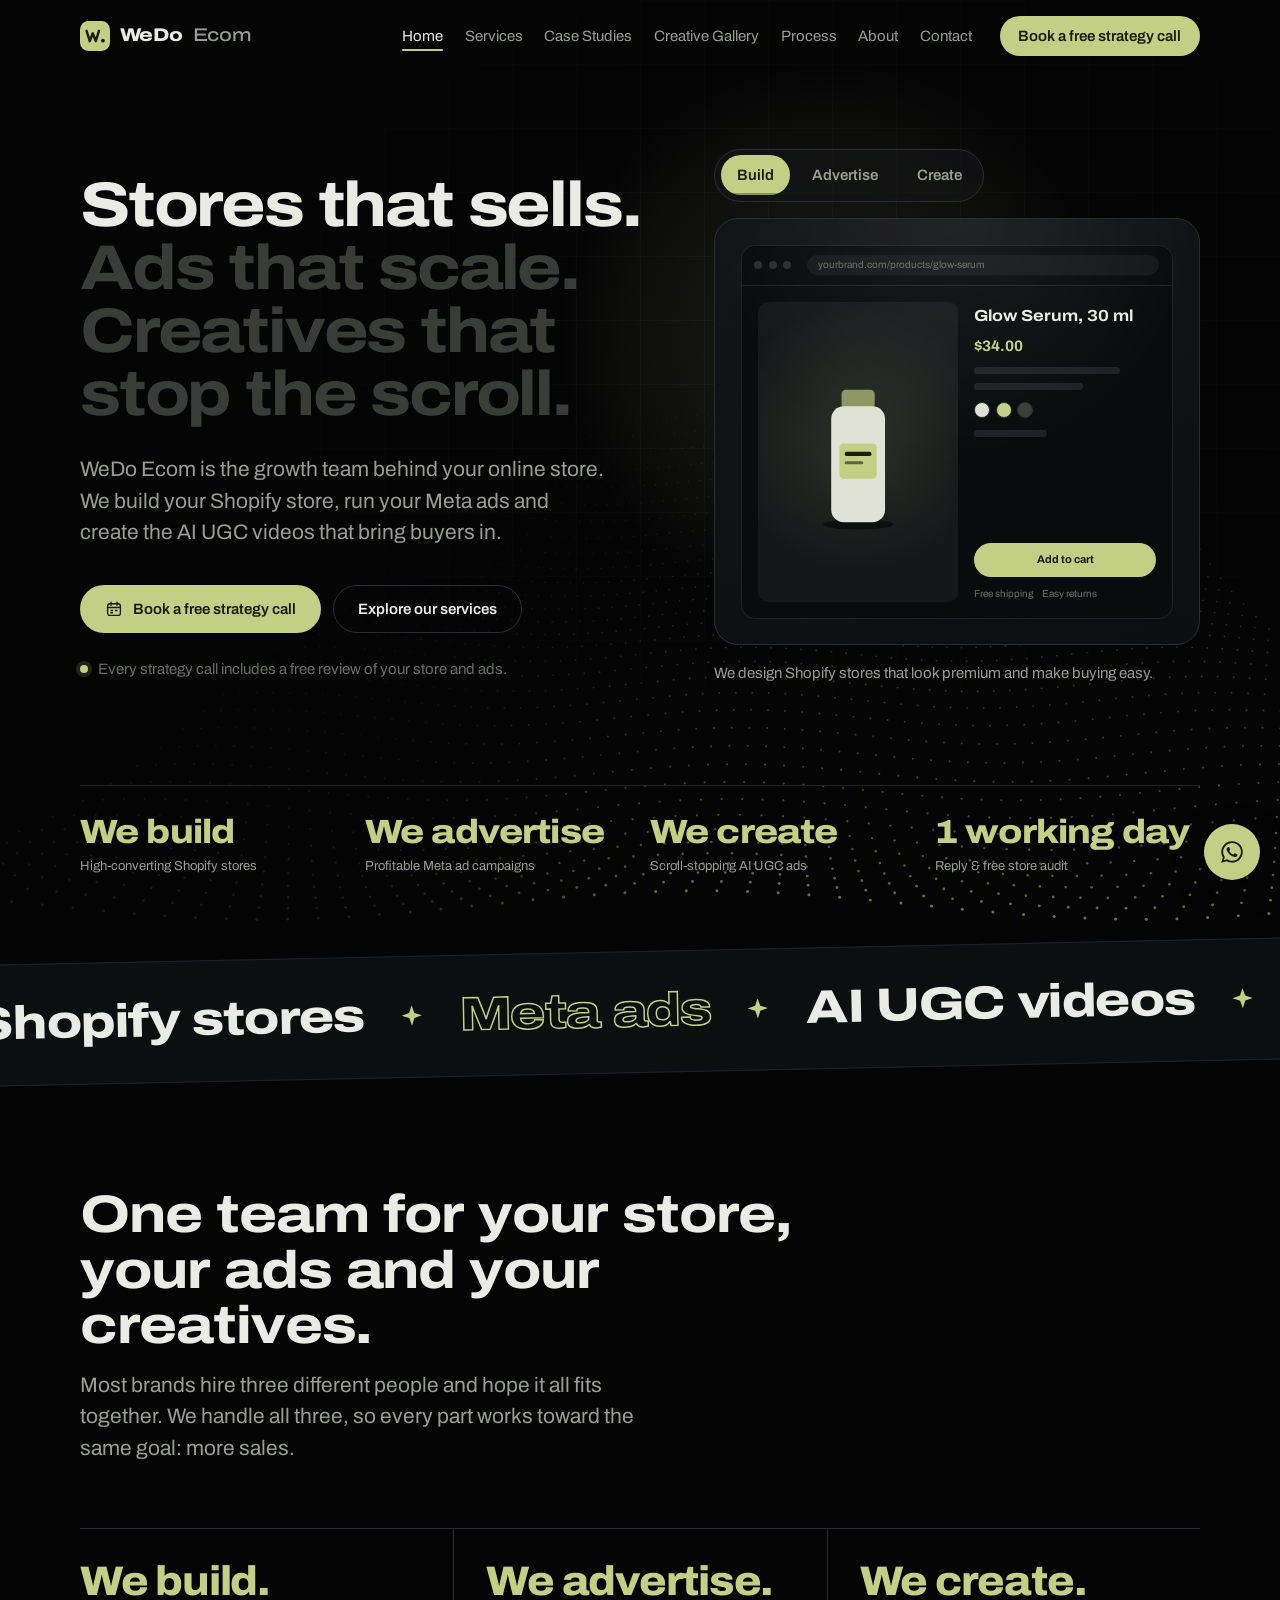
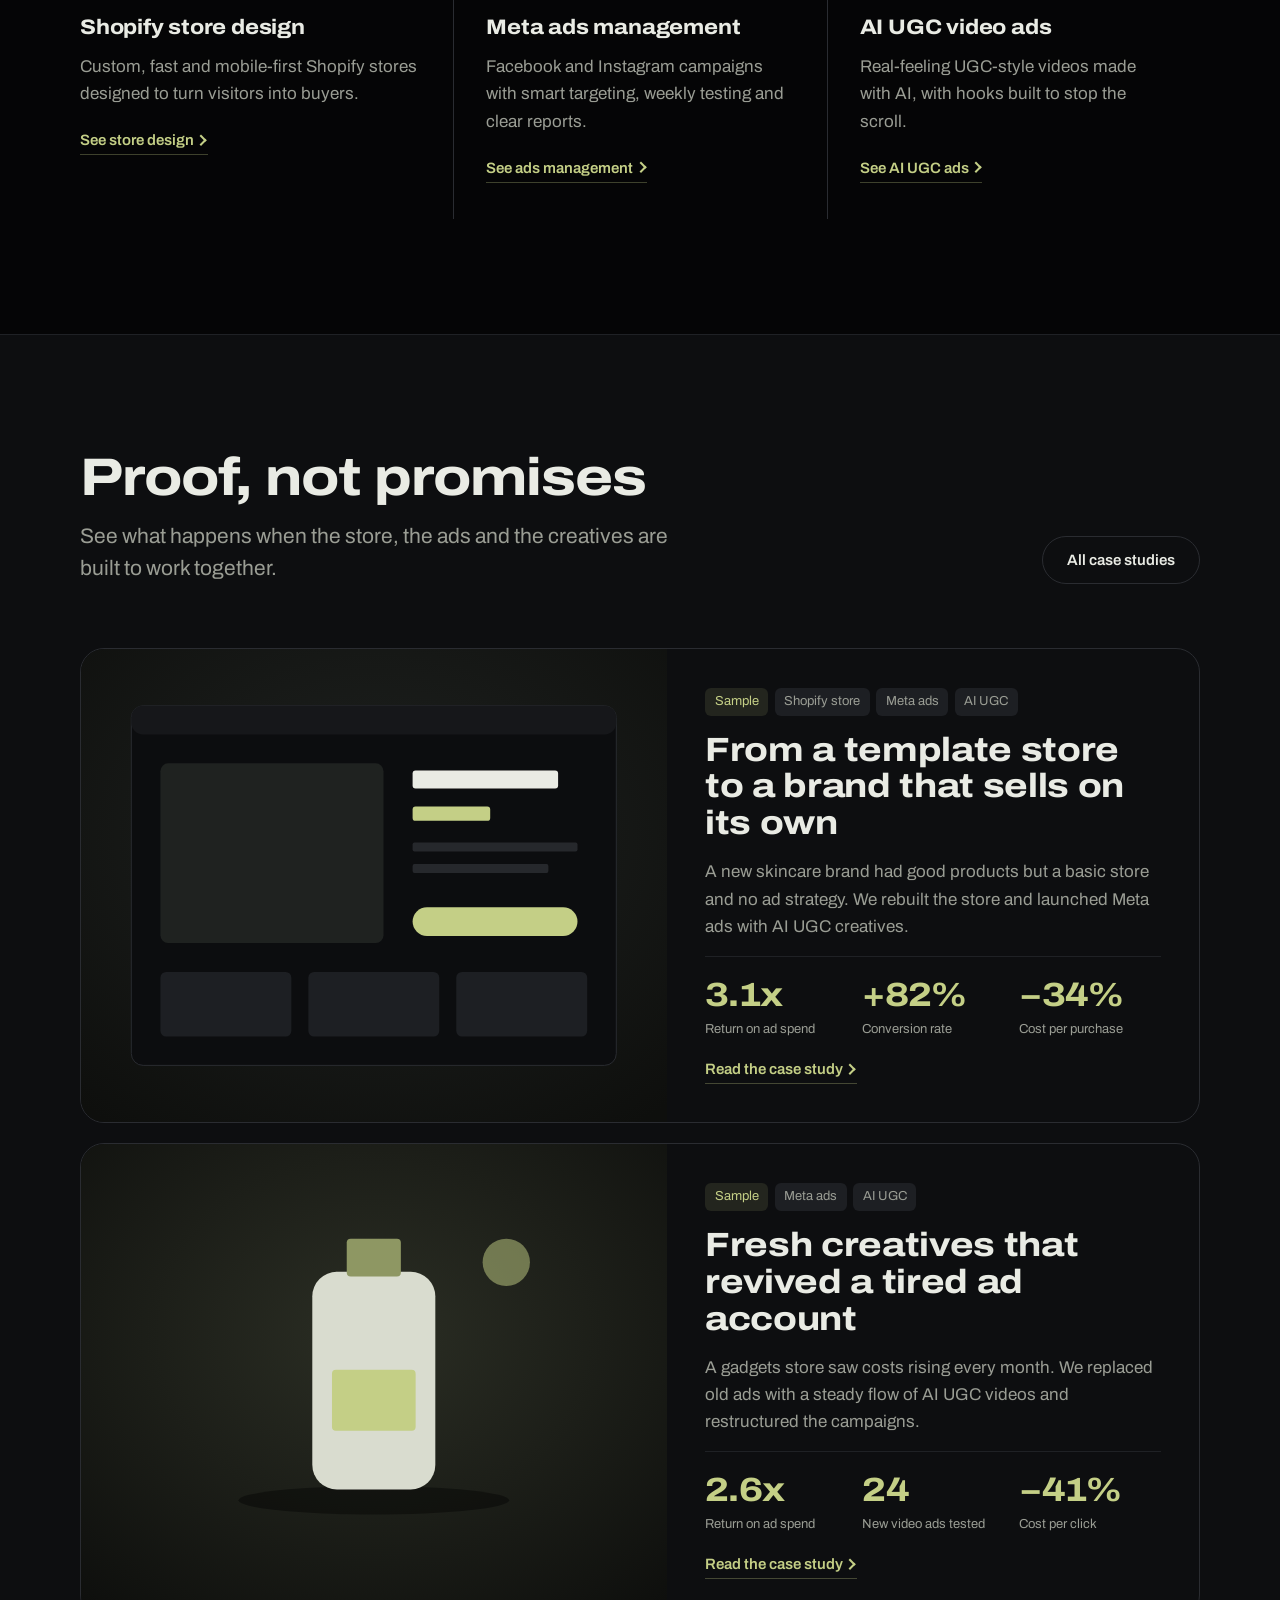
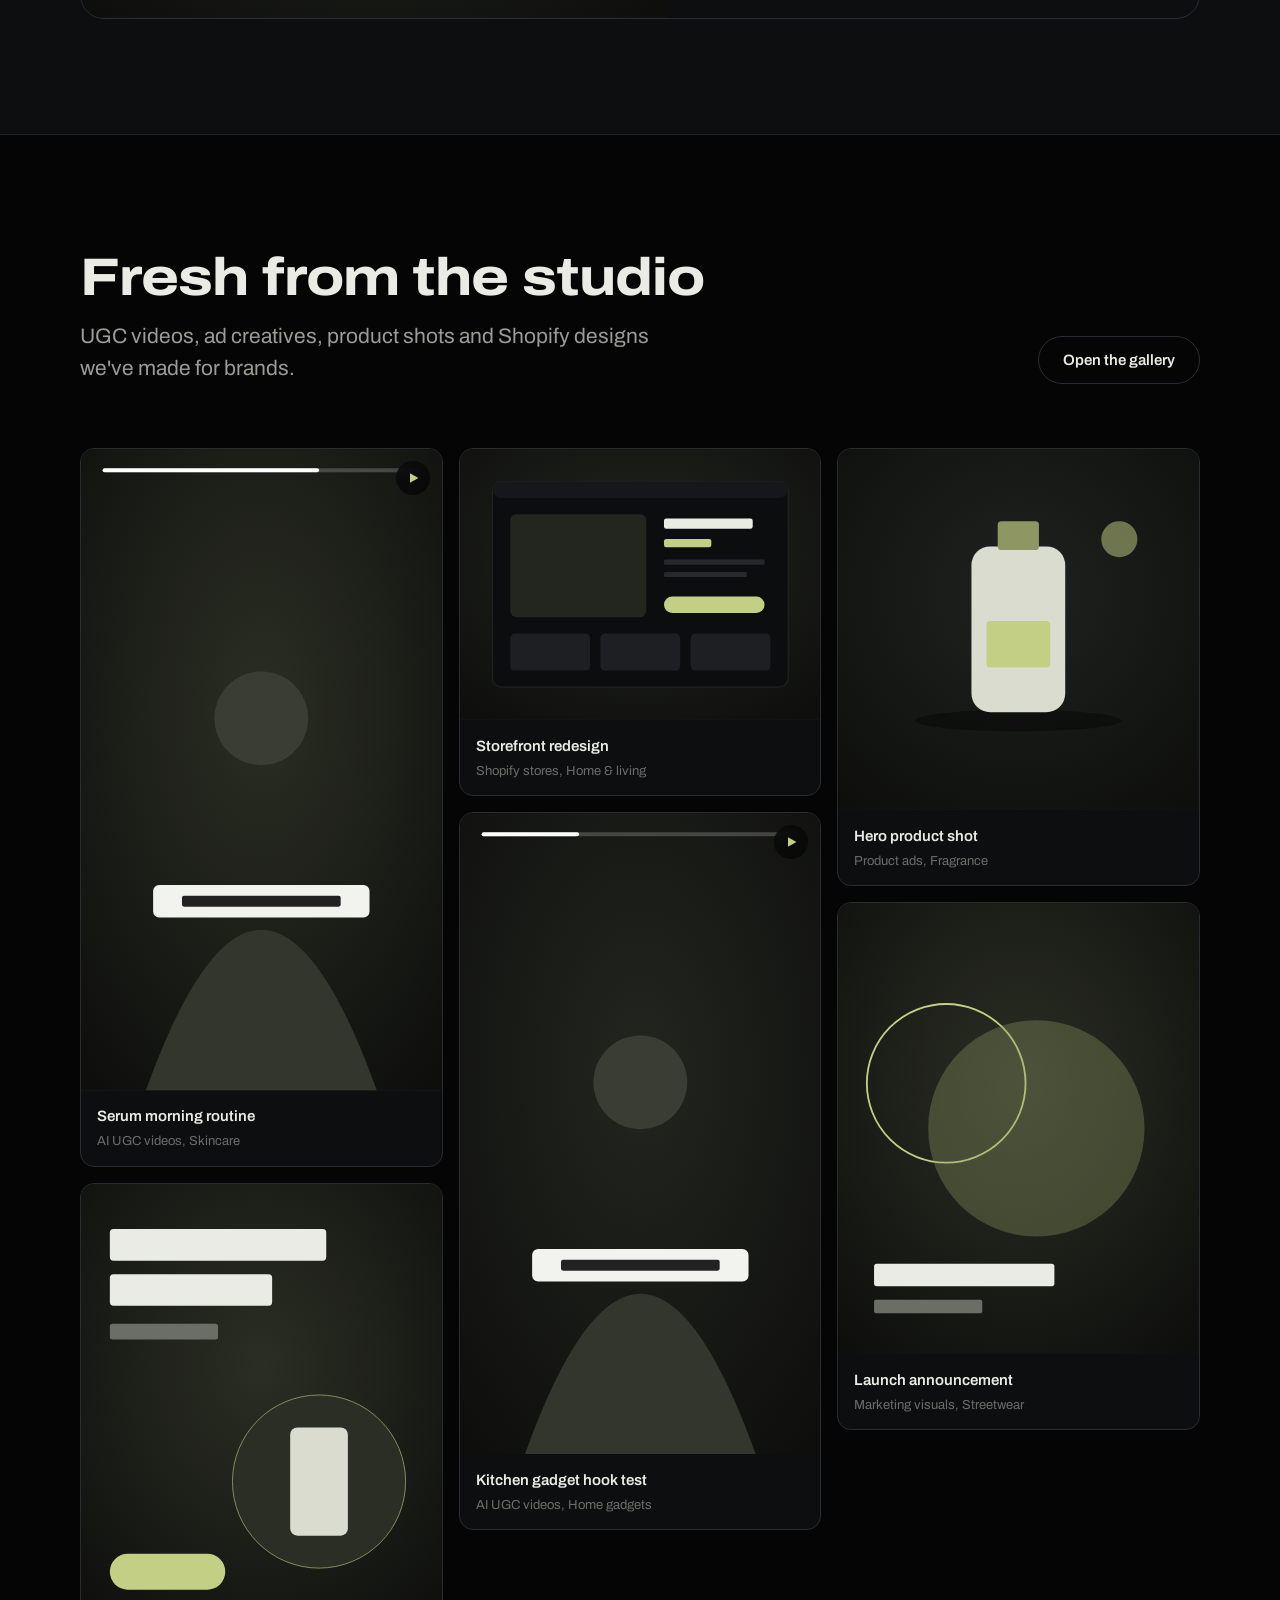
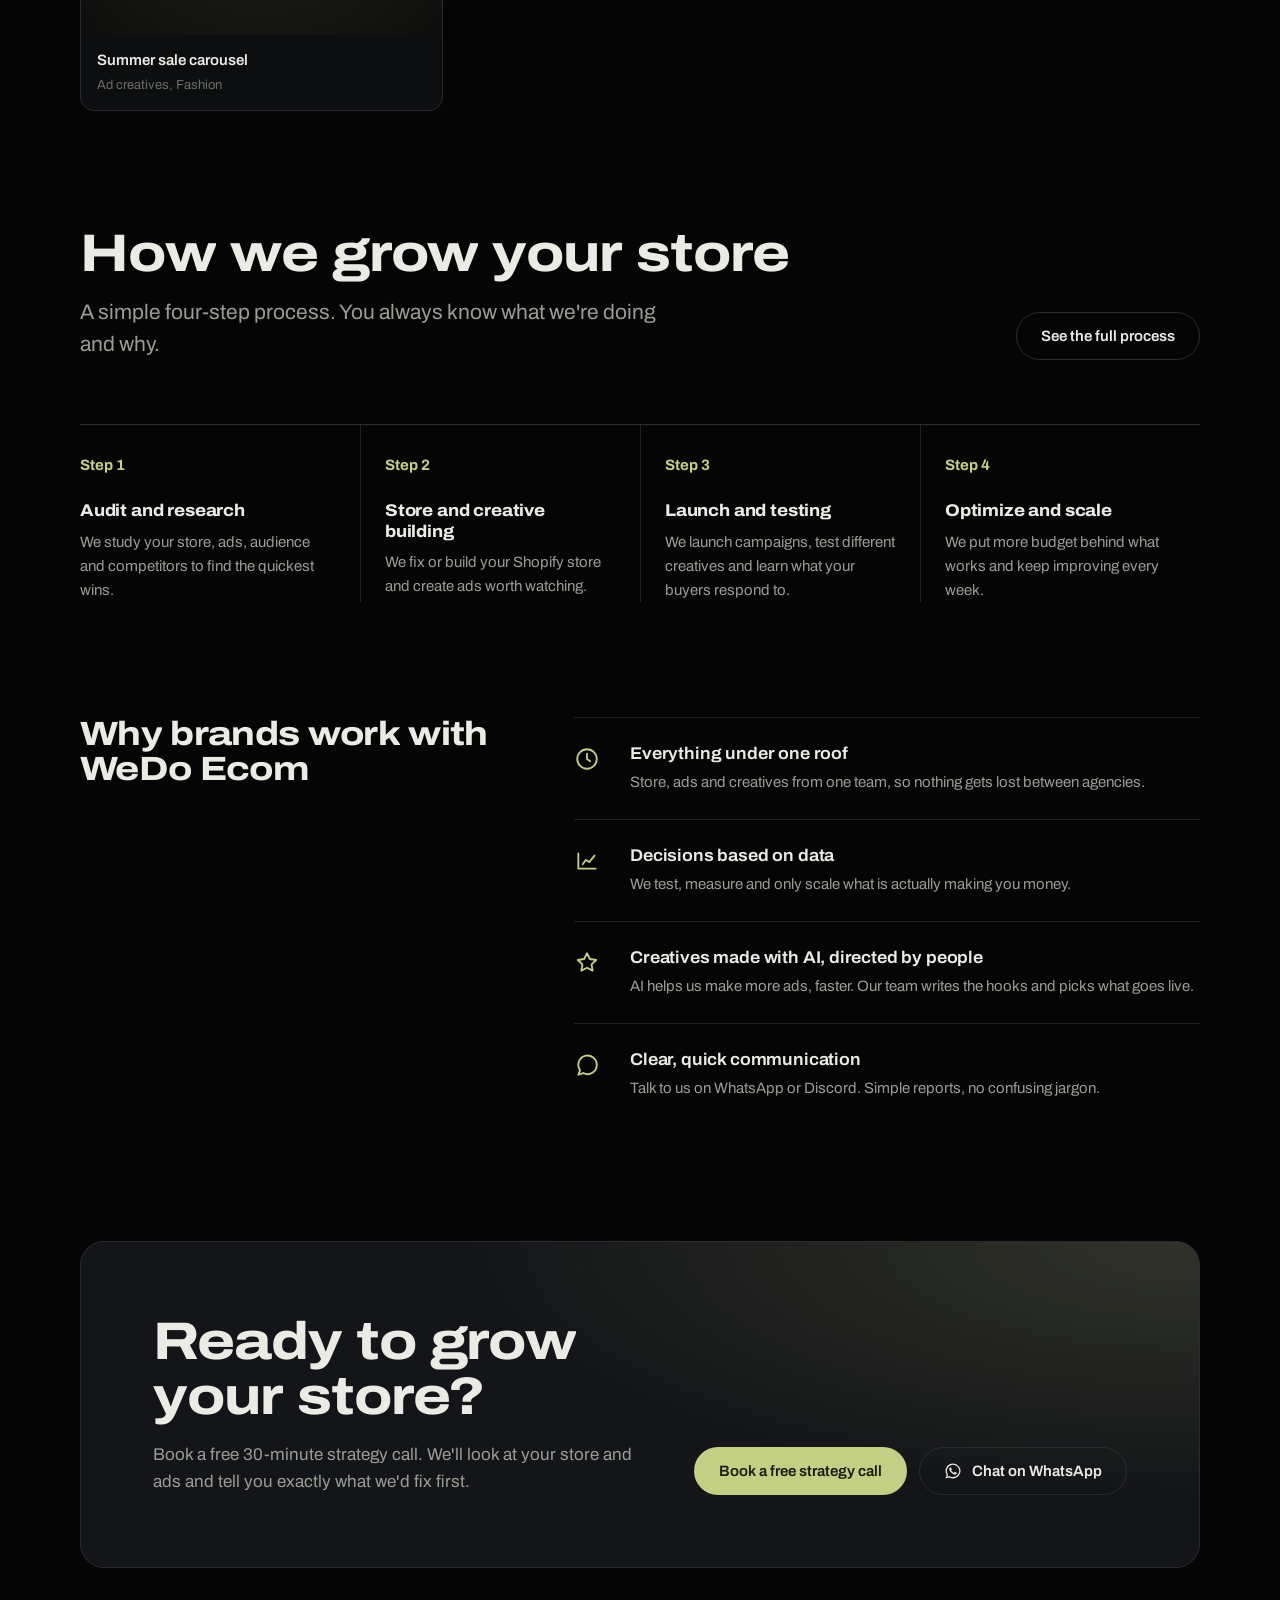
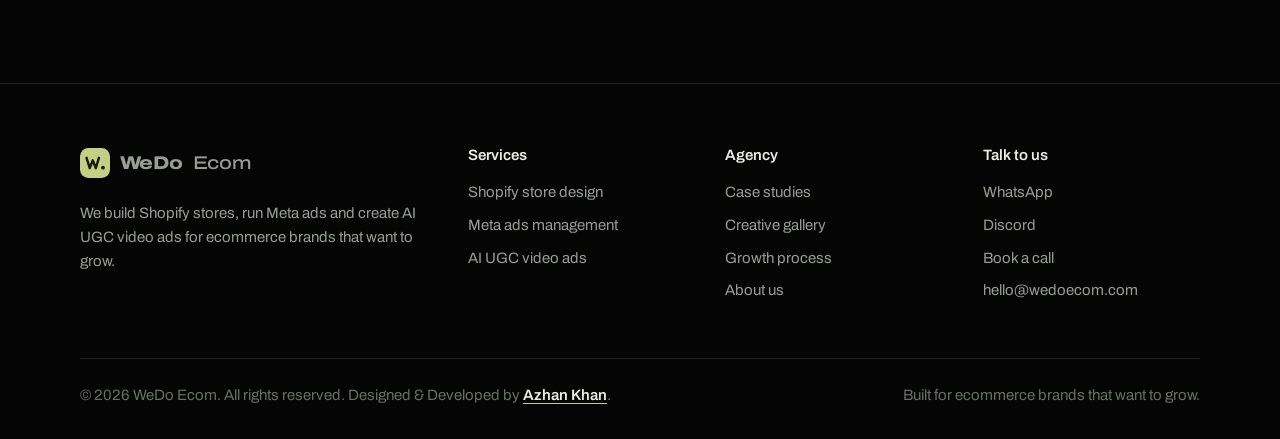
==== commit 86a032e6: "Fix grammatical error in hero section" ====
--- a/index.html
+++ b/index.html
@@ -41,7 +41,7 @@
       <div class="wrap hero-grid">
         <div>
           <h1>
-            <span class="line">Stores that sell.</span>
+            <span class="line">Stores that sells.</span>
             <span class="line">Ads that scale.</span>
             <span class="line">Creatives that stop the scroll.</span>
           </h1>
--- a/assets/css/fx.css
+++ b/assets/css/fx.css
@@ -147,3 +147,14 @@
   .fx-cursor, .fx-cursor-ring { display: none !important; }
 }
 #main { overflow-x: clip; }
+
+/* Client login link in the header */
+.nav-login { display: inline-flex; align-items: center; gap: .4rem; font-size: var(--fs-sm); font-weight: 600; color: var(--muted); padding: .4rem .2rem; transition: color .2s; white-space: nowrap; }
+.nav-login::before { content: ""; width: 7px; height: 7px; border-radius: 50%; background: var(--lime); box-shadow: 0 0 0 3px rgba(196, 207, 134, .18); }
+.nav-login:hover { color: var(--lime); }
+@media (min-width: 961px) and (max-width: 1240px) { .nav { gap: 1.1rem; } .nav-links { gap: 1.05rem; } }
+@media (max-width: 960px) { .nav-login { font-size: var(--fs-lg); padding: .7rem 0; color: var(--text); } }
+
+/* Footer credit */
+.site-footer .footer-base a.credit-link { color: var(--text); font-weight: 600; background: linear-gradient(var(--lime), var(--lime)) left bottom / 100% 1px no-repeat; padding-bottom: 1px; transition: color .2s, background-size .3s; }
+.site-footer .footer-base a.credit-link:hover { color: var(--lime); }
